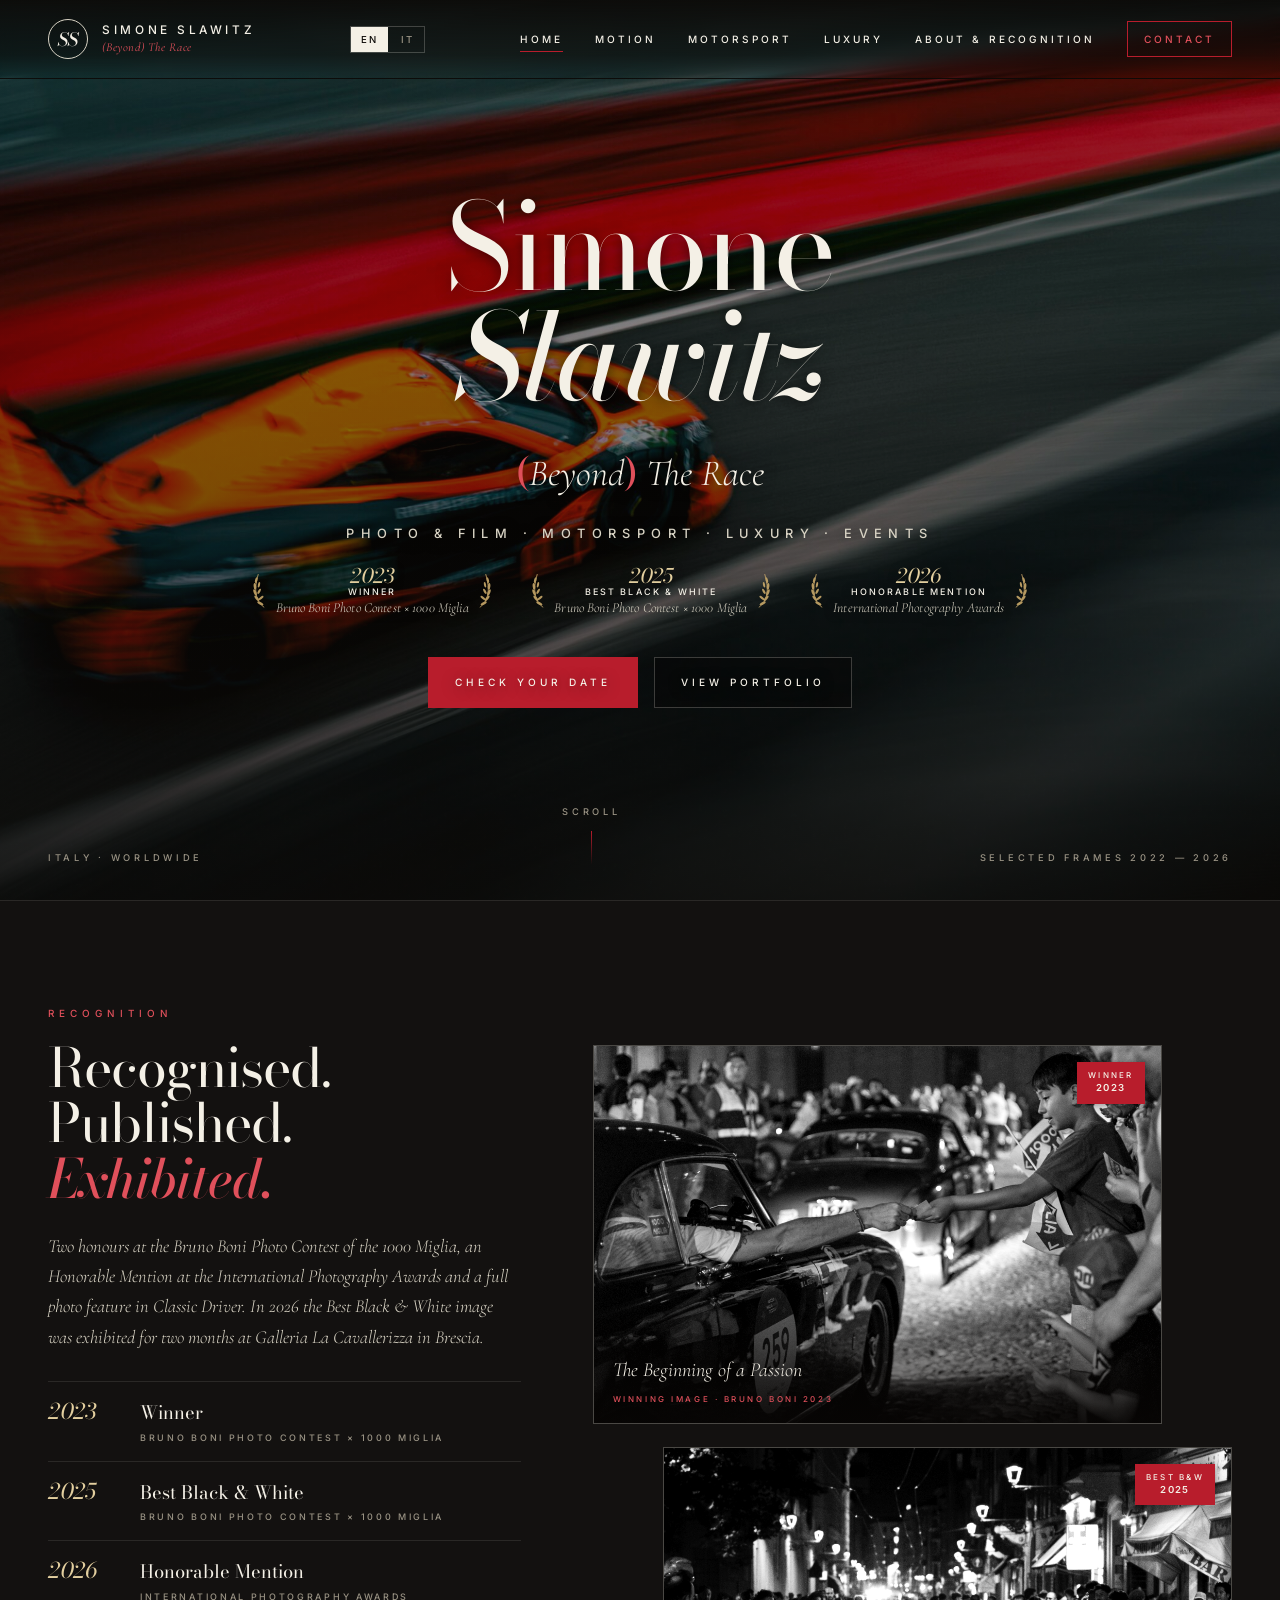
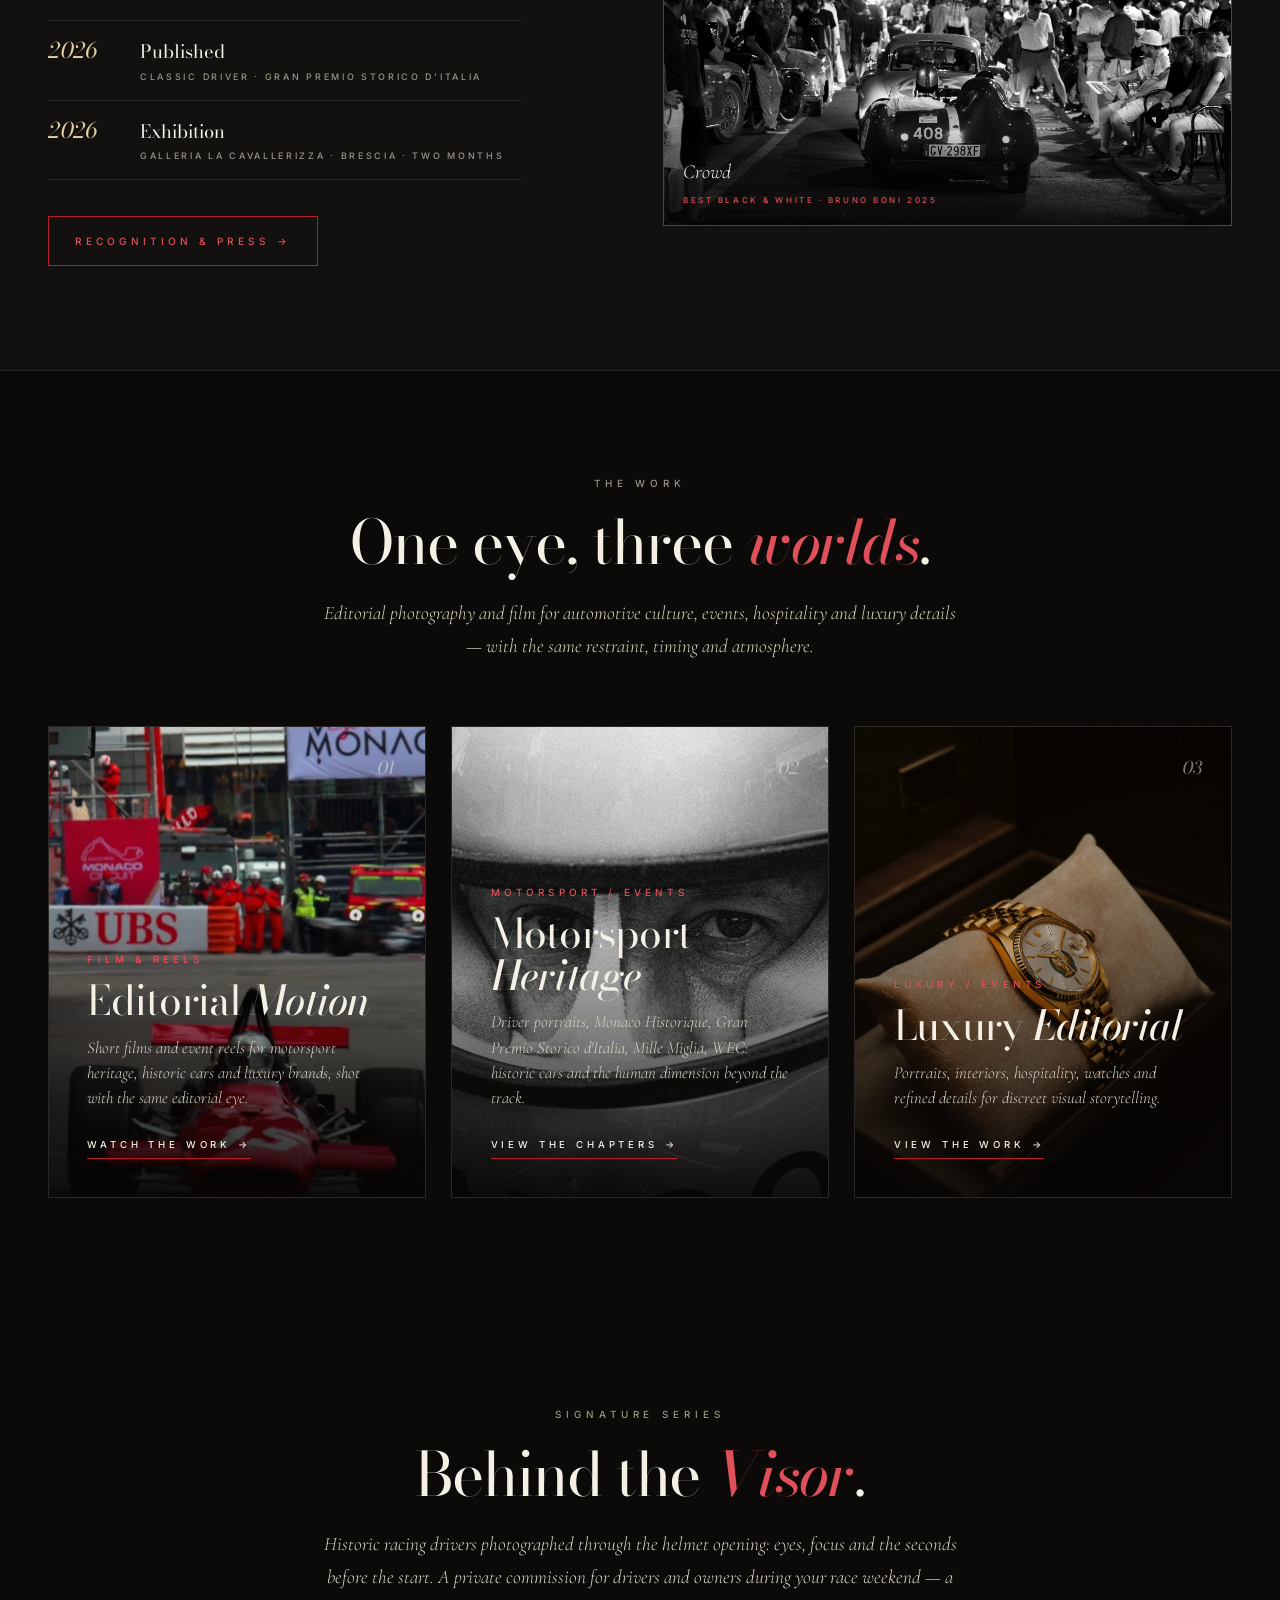
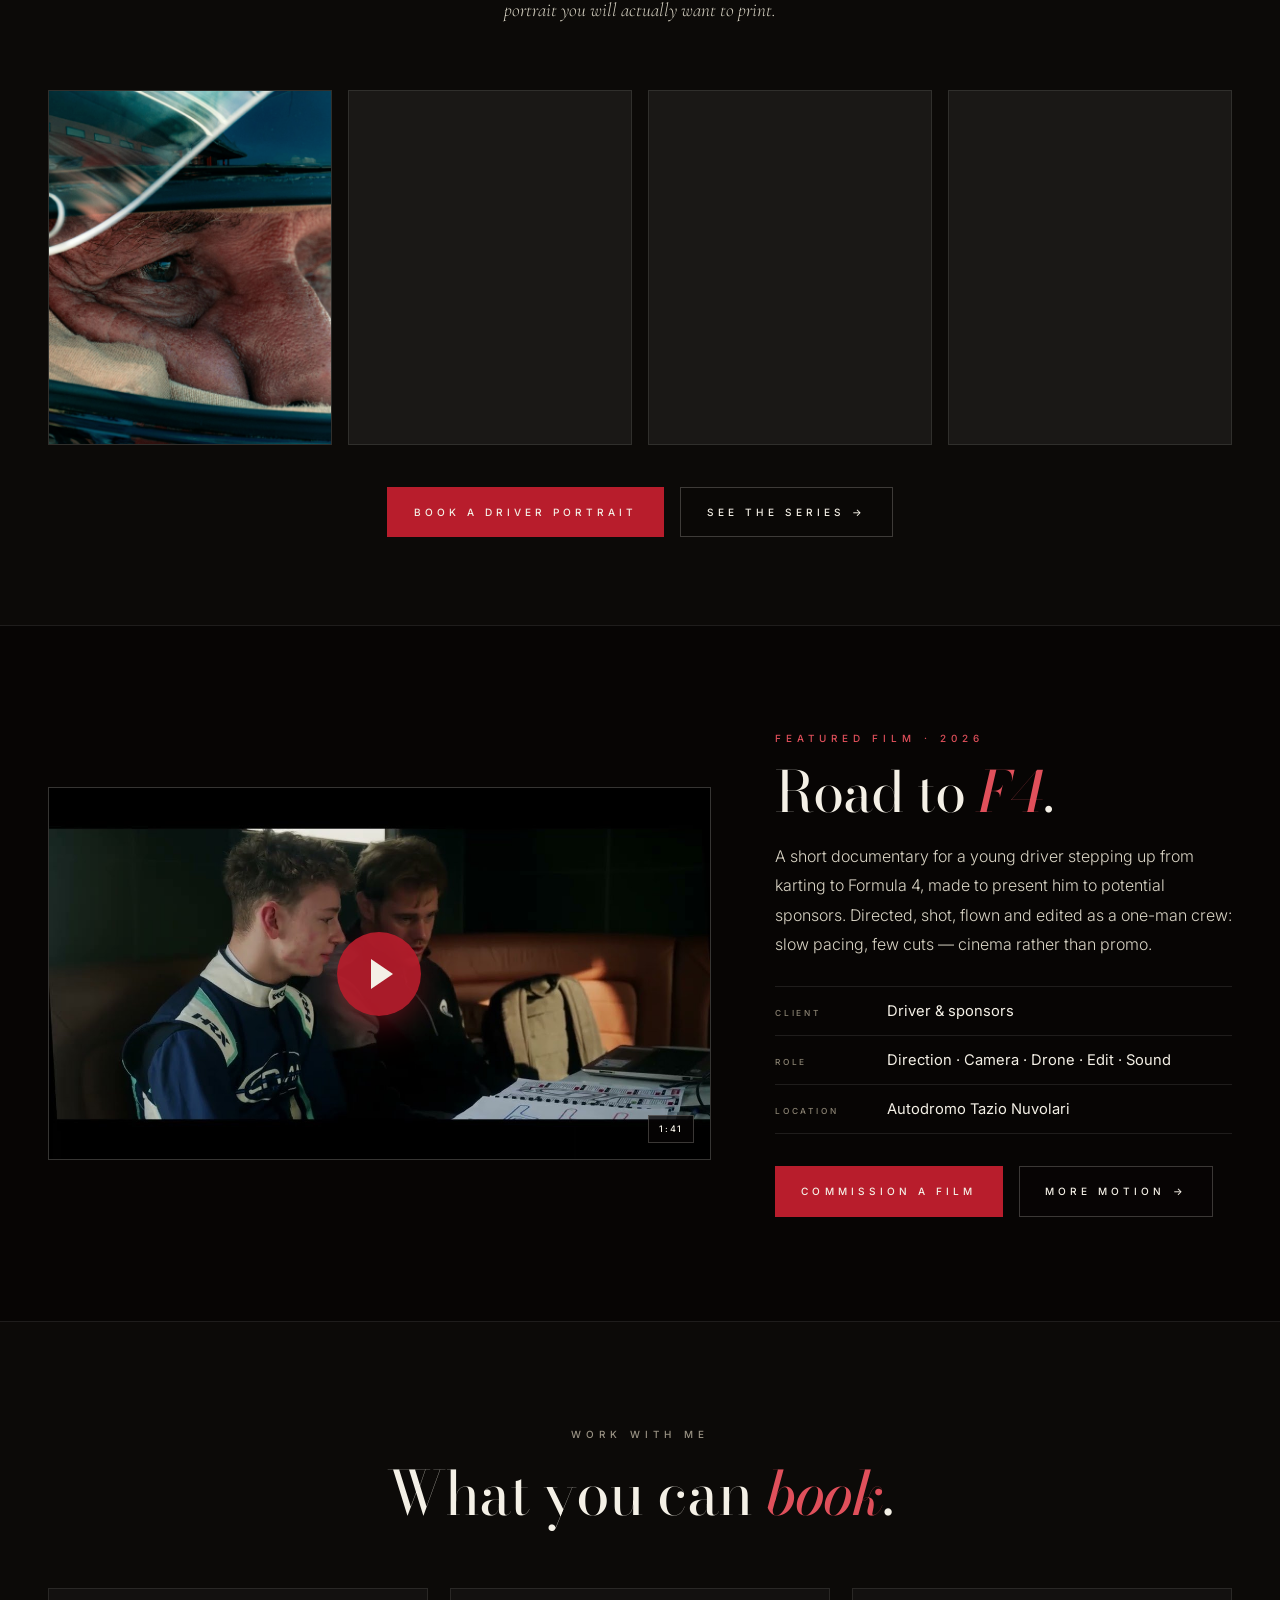
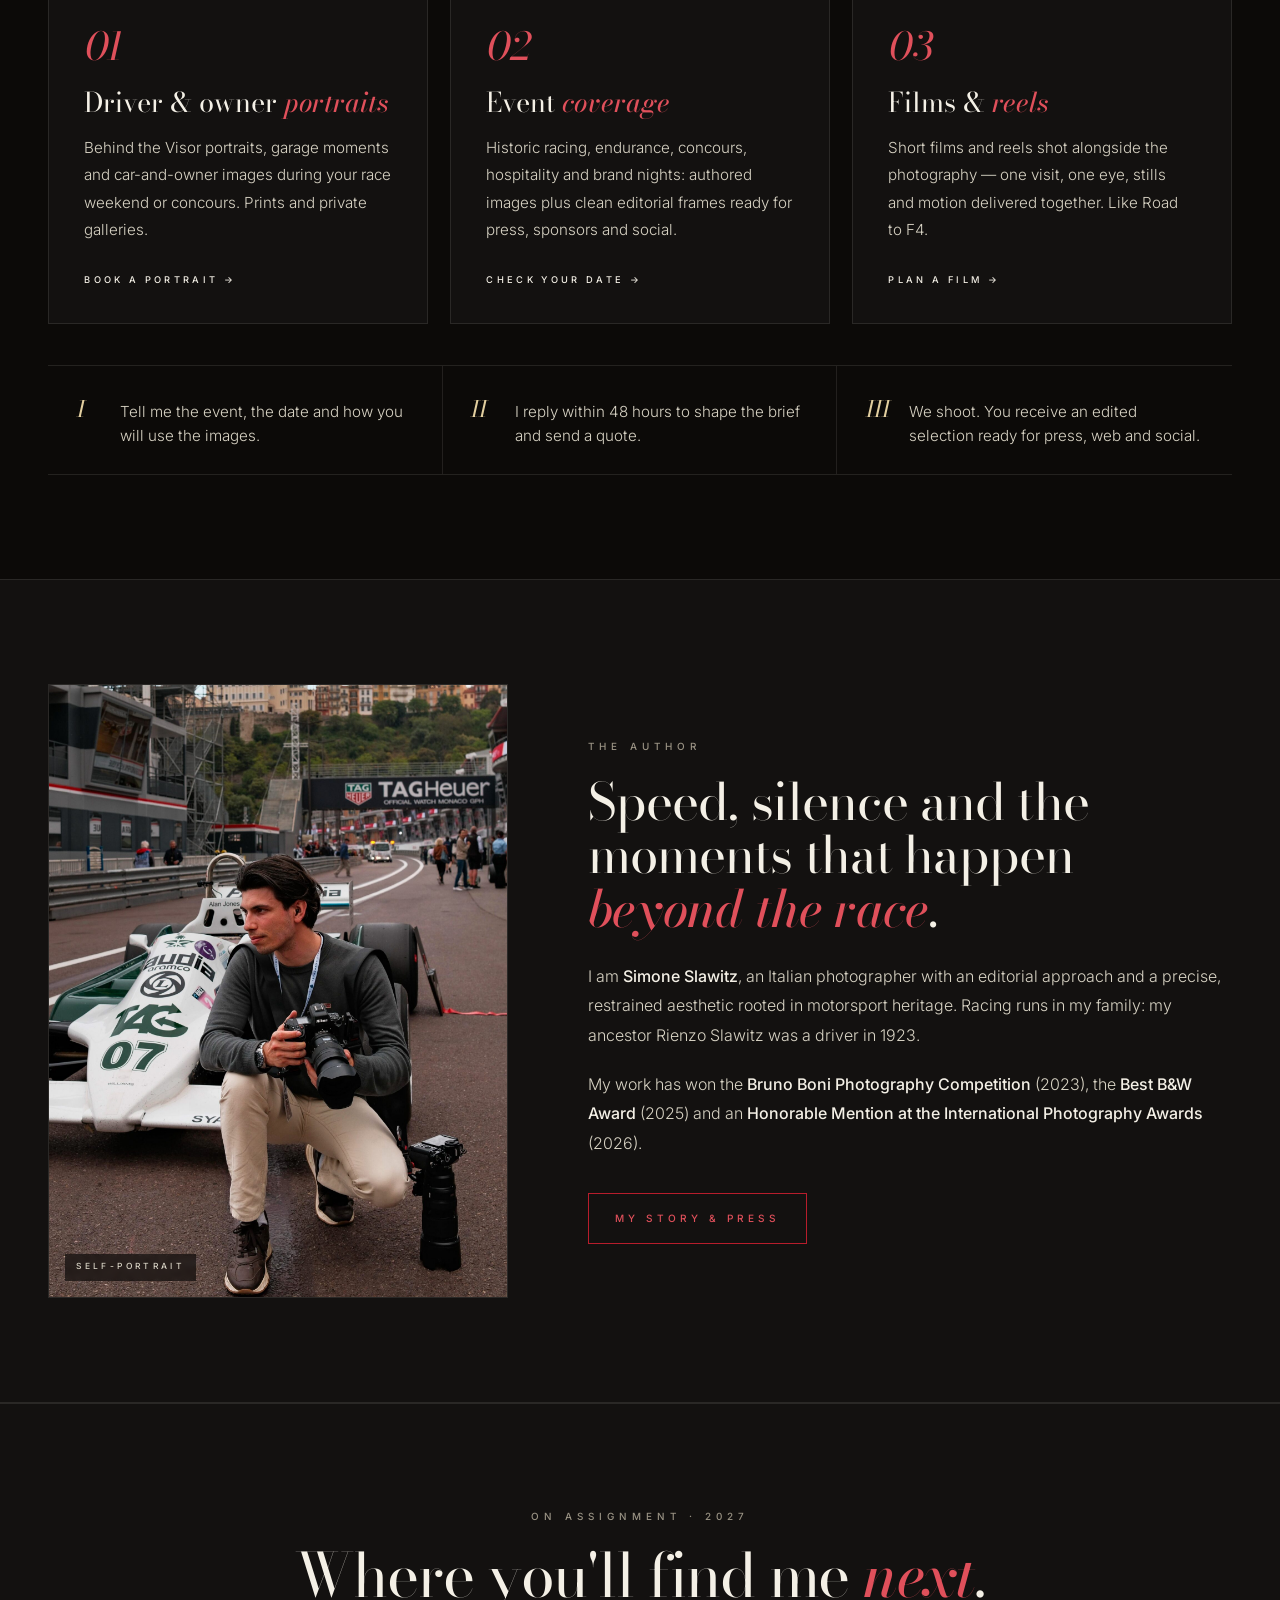
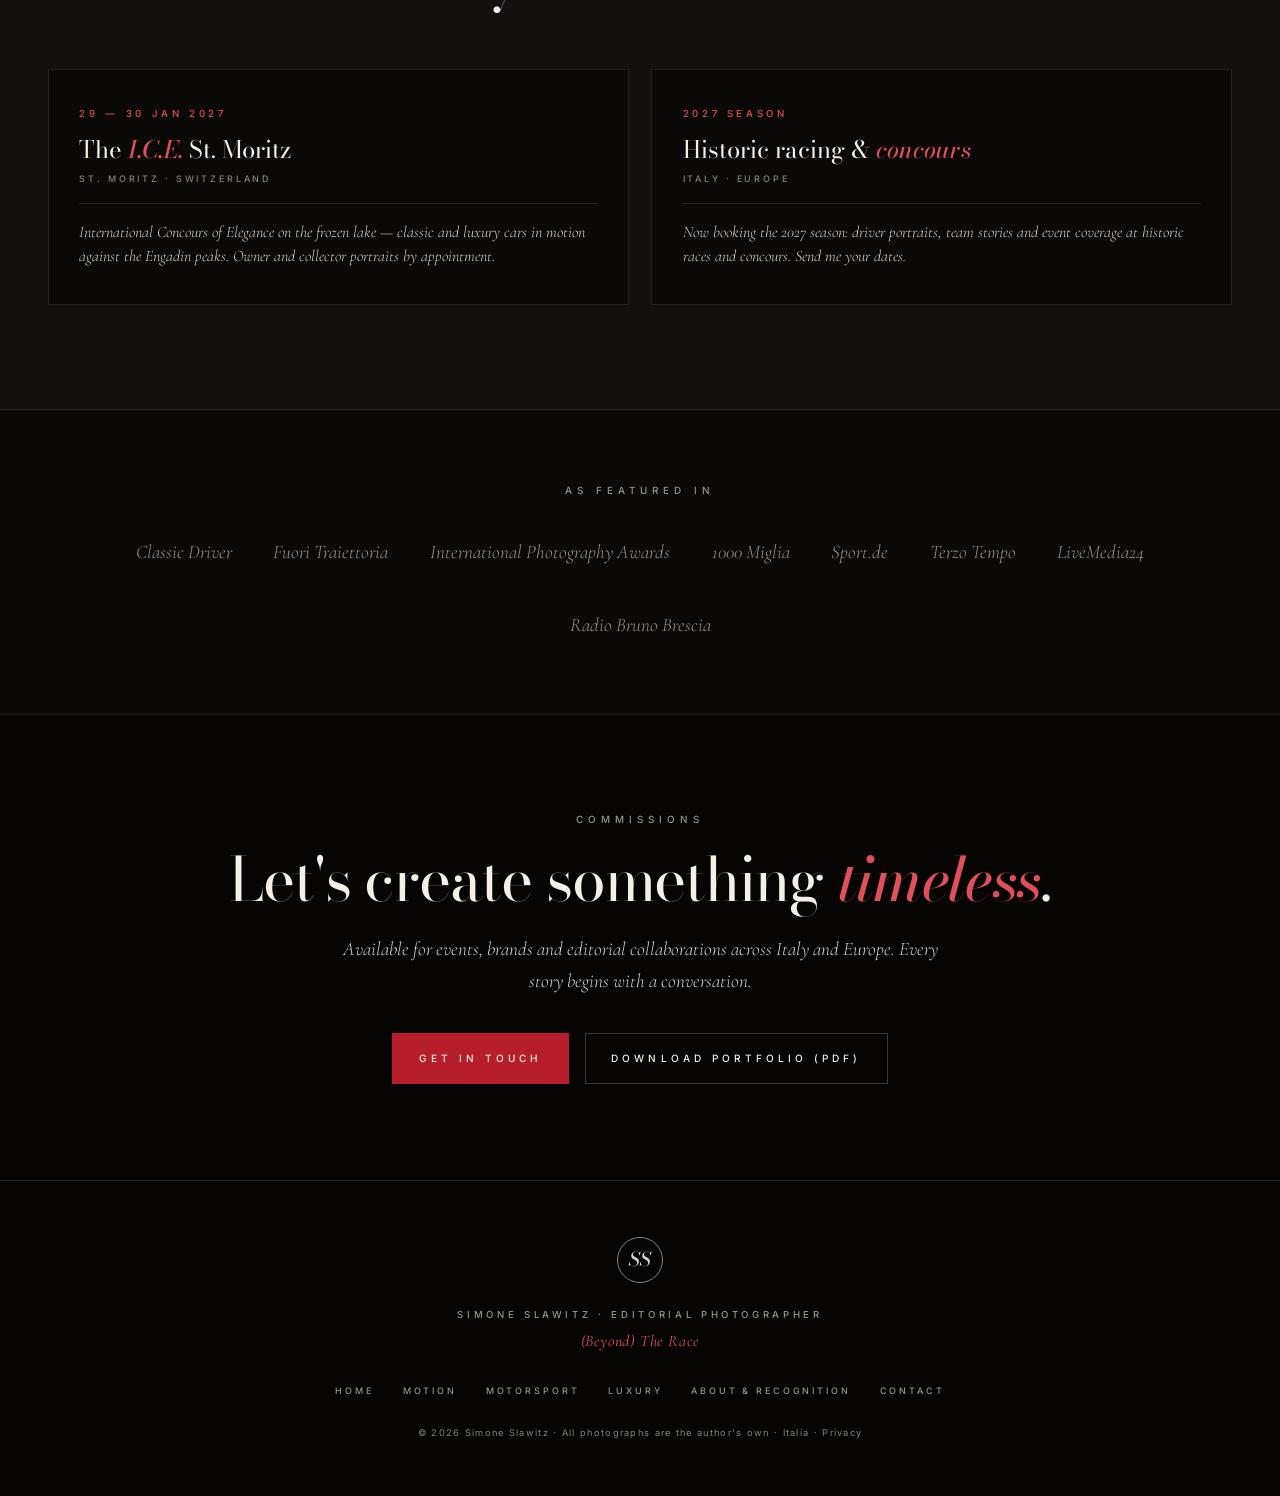
==== index.html @ 396a6d9e "Hero: drop the top kicker, shorter service line The laurels already say "award-winning", so the kick" ====
<!DOCTYPE html>
<html lang="en">
<head>
<meta charset="utf-8"/>
<meta content="width=device-width, initial-scale=1.0" name="viewport"/>
<title>Simone Slawitz — Editorial Motorsport &amp; Heritage Photographer | Italy</title>
<meta name="description" content="Simone Slawitz, Italian editorial photographer: motorsport heritage, historic cars, driver portraits, automotive events, film and luxury reportage. Award-winning. Italy &amp; Europe."/>
<meta name="author" content="Simone Slawitz"/>
<meta name="robots" content="index, follow, max-image-preview:large"/>
<link rel="canonical" href="https://simoneslawitz.com/"/>
<meta property="og:title" content="Simone Slawitz — Editorial Motorsport &amp; Heritage Photographer"/>
<meta property="og:description" content="Editorial photography for motorsport heritage, historic cars, automotive events and luxury reportage. Based in Italy, available for commissions across Europe."/>
<meta property="og:type" content="website"/>
<meta property="og:url" content="https://simoneslawitz.com/"/>
<meta property="og:image" content="https://simoneslawitz.com/hero.jpg"/>
<meta property="og:site_name" content="Simone Slawitz"/>
<meta name="twitter:card" content="summary_large_image"/>
<meta name="twitter:title" content="Simone Slawitz — Editorial Motorsport &amp; Heritage Photographer"/>
<meta name="twitter:description" content="Italian editorial photographer specialising in motorsport heritage, historic cars, luxury reportage and automotive events."/>
<meta name="twitter:image" content="https://simoneslawitz.com/hero.jpg"/>
<script type="application/ld+json">
{
  "@context": "https://schema.org",
  "@graph": [
    {
      "@type": "Person",
      "@id": "https://simoneslawitz.com/#person",
      "name": "Simone Slawitz",
      "url": "https://simoneslawitz.com/",
      "image": "https://simoneslawitz.com/portrait.jpg",
      "jobTitle": "Editorial Motorsport and Heritage Photographer",
      "description": "Italian editorial photographer specialising in motorsport heritage, historic cars, automotive events, luxury reportage and editorial videomaking.",
      "nationality": "Italian",
      "knowsAbout": [
        "Editorial motorsport photography","Motorsport heritage photography","Historic car photography",
        "Automotive event photography","Luxury reportage","Editorial videomaking",
        "Racing driver portraits","Concorso d'Eleganza Villa d'Este","Mille Miglia","Monaco Historique",
        "Gran Premio Storico d'Italia","Historic Minardi Day","WEC Imola","WEC Monza","Watches"
      ],
      "award": [
        "Bruno Boni Photo Contest (1000 Miglia) — Winner 2023",
        "Bruno Boni Photo Contest (1000 Miglia) — Best Black and White 2025",
        "International Photography Awards (IPA) — Honorable Mention 2026"
      ],
      "sameAs": [
        "https://instagram.com/simoneslawitz",
        "https://it.linkedin.com/in/simone-slawitz-13566a1a7",
        "https://youtube.com/@slw_production"
      ]
    },
    {
      "@type": "WebSite",
      "@id": "https://simoneslawitz.com/#website",
      "url": "https://simoneslawitz.com/",
      "name": "Simone Slawitz",
      "description": "Editorial motorsport and heritage photography by Simone Slawitz.",
      "publisher": {"@id": "https://simoneslawitz.com/#person"},
      "inLanguage": ["en","it"]
    },
    {
      "@type": "ProfessionalService",
      "@id": "https://simoneslawitz.com/#service",
      "name": "Simone Slawitz — Photography &amp; Videomaking",
      "url": "https://simoneslawitz.com/",
      "image": "https://simoneslawitz.com/hero.jpg",
      "description": "Editorial photography and videomaking for motorsport heritage, historic cars, automotive events, luxury reportage and selected brand commissions.",
      "areaServed": ["Italy","Europe"],
      "serviceType": [
        "Editorial motorsport photography","Racing driver portraits","Automotive event photography","Historic car photography",
        "Luxury event photography","Luxury reportage","Editorial videomaking","Motorsport video production"
      ],
      "provider": {"@id": "https://simoneslawitz.com/#person"}
    }
  ]
}
</script>
<link rel="preload" as="image" href="hero.jpg" fetchpriority="high"/>
<link href="https://fonts.googleapis.com" rel="preconnect"/>
<link crossorigin="" href="https://fonts.gstatic.com" rel="preconnect"/>
<link href="https://fonts.googleapis.com/css2?family=Bodoni+Moda:ital,opsz,wght@0,6..96,400;0,6..96,500;1,6..96,400;1,6..96,500&amp;family=Cormorant+Garamond:ital,wght@0,400;1,400;1,500&amp;family=Inter:wght@300;400;500;600&amp;display=swap" rel="stylesheet"/>
<link rel="stylesheet" href="style.css?v=a871fe36"/>
<link rel="icon" href="favicon.ico" sizes="any"/>
<link rel="icon" href="favicon-32.png" type="image/png" sizes="32x32"/>
<link rel="icon" href="favicon-16.png" type="image/png" sizes="16x16"/>
<link rel="apple-touch-icon" href="apple-touch-icon.png"/>
<script>
    !function(t,e){var o,n,p,r;e.__SV||(window.posthog=e,e._i=[],e.init=function(i,s,a){function g(t,e){var o=e.split(".");2==o.length&&(t=t[o[0]],e=o[1]),t[e]=function(){t.push([e].concat(Array.prototype.slice.call(arguments,0)))}}(p=t.createElement("script")).type="text/javascript",p.crossOrigin="anonymous",p.async=!0,p.src=s.api_host.replace(".i.posthog.com","-assets.i.posthog.com")+"/static/array.js",(r=t.getElementsByTagName("script")[0]).parentNode.insertBefore(p,r);var u=e;for(void 0!==a?u=e[a]=[]:a="posthog",u.people=u.people||[],Object.defineProperty(u,"toString",{configurable:!0,enumerable:!0,writable:!0,value:function(t){var e="posthog";return"posthog"!==a&&(e+="."+a),t||(e+=" (stub)"),e}}),Object.defineProperty(u.people,"toString",{configurable:!0,enumerable:!0,writable:!0,value:function(){return u.toString(1)+".people (stub)"}}),o="init capture register register_once register_for_session unregister unregister_for_session getFeatureFlag getFeatureFlagResult isFeatureEnabled reloadFeatureFlags updateEarlyAccessFeatureEnrollment getEarlyAccessFeatures on onFeatureFlags onSessionId getSurveys getActiveMatchingSurveys renderSurvey canRenderSurvey getNextSurveyStep identify setPersonProperties group resetGroups setPersonPropertiesForFlags resetPersonPropertiesForFlags setGroupPropertiesForFlags resetGroupPropertiesForFlags reset get_distinct_id getGroups get_session_id get_session_replay_url alias set_config startSessionRecording stopSessionRecording sessionRecordingStarted captureException loadToolbar get_property getSessionProperty createPersonProfile opt_in_capturing opt_out_capturing has_opted_in_capturing has_opted_out_capturing clear_opt_in_out_capturing debug".split(" "),n=0;n<o.length;n++)g(u,o[n]);e._i.push([i,s,a])},e.__SV=1)}(document,window.posthog||[]);
    posthog.init('phc_Cyk9bUE5jib328vtY2F2wsrNcvmgRVMdYw8PGZwSZtoG', {
        api_host: 'https://eu.i.posthog.com',
        defaults: '2026-08-30',
        cookieless_mode: 'always',
    })
</script>
</head>
<body>
<div id="raceIntro" aria-hidden="true">
  <div class="race-lights">
    <span></span><span></span><span></span><span></span><span></span>
  </div>
</div>
<div id="scrollProgress"></div>
<svg width="0" height="0" style="position:absolute" aria-hidden="true" focusable="false"><symbol id="laurel" viewBox="0 0 22 44"><path d="M17 43 C7 36 4 22 10 3" fill="none" stroke="currentColor" stroke-width="1.1" stroke-linecap="round"/><g fill="currentColor"><ellipse cx="12.6" cy="38.4" rx="1.6" ry="4.1" transform="rotate(-62 12.6 38.4)"/><ellipse cx="8.4" cy="32.2" rx="1.6" ry="4.1" transform="rotate(-42 8.4 32.2)"/><ellipse cx="6.2" cy="25" rx="1.6" ry="4.1" transform="rotate(-22 6.2 25)"/><ellipse cx="6" cy="17.4" rx="1.6" ry="4" transform="rotate(-4 6 17.4)"/><ellipse cx="7.6" cy="10" rx="1.5" ry="3.7" transform="rotate(14 7.6 10)"/><ellipse cx="13.6" cy="31.6" rx="1.4" ry="3.6" transform="rotate(-128 13.6 31.6)"/><ellipse cx="11.2" cy="23.6" rx="1.4" ry="3.6" transform="rotate(-150 11.2 23.6)"/><ellipse cx="11" cy="15.6" rx="1.3" ry="3.3" transform="rotate(-168 11 15.6)"/></g></symbol></svg>

<!-- ========== NAV ========== -->
<nav id="mainNav">
  <a class="brand" href="index.html">
    <div class="monogram">SS</div>
    <div class="brand-name">
      Simone Slawitz
      <small>(Beyond) The Race</small>
    </div>
  </a>
  <div aria-label="Language selector" class="lang-switch"><button data-lang-btn="en" type="button">EN</button><button data-lang-btn="it" type="button">IT</button></div>
  <button class="nav-toggle" aria-label="Toggle menu" aria-expanded="false">☰</button>
  <div class="nav-links">
    <a class="active" href="index.html">Home</a>
    <a href="motion.html" data-en="Motion" data-it="Motion">Motion</a>
    <a href="motorsport.html">Motorsport</a>
    <a href="luxury.html">Luxury</a>
    <a href="about.html" data-en="About &amp; Recognition" data-it="Chi sono &amp; Riconoscimenti">About &amp; Recognition</a>
    <a class="nav-cta" href="contact.html" data-en="Contact" data-it="Contatti">Contact</a>
  </div>
</nav>

<!-- ========== HERO ========== -->
<header class="hero">
  <div class="hero-bg"></div>
  <div class="hero-content">
    <h1>Simone <span class="last">Slawitz</span></h1>
    <div class="hero-concept"><span class="paren">(</span>Beyond<span class="paren">)</span> The Race</div>
    <p class="tagline" data-en="Photo &amp; Film · Motorsport · Luxury · Events" data-it="Foto &amp; Video · Motorsport · Luxury · Eventi">Photo &amp; Film · Motorsport · Luxury · Events</p>
    <div class="hero-laurels">
      <a class="laurel" href="#recognition"><svg class="laurel-svg" viewBox="0 0 22 44" aria-hidden="true"><use href="#laurel"/></svg><span class="laurel-text"><span class="laurel-year">2023</span><span class="laurel-name" data-en="Winner" data-it="Vincitore">Winner</span><span class="laurel-org">Bruno Boni Photo Contest × 1000 Miglia</span></span><svg class="laurel-svg flip" viewBox="0 0 22 44" aria-hidden="true"><use href="#laurel"/></svg></a>
      <a class="laurel" href="#recognition"><svg class="laurel-svg" viewBox="0 0 22 44" aria-hidden="true"><use href="#laurel"/></svg><span class="laurel-text"><span class="laurel-year">2025</span><span class="laurel-name" data-en="Best Black &amp; White" data-it="Miglior Bianco e Nero">Best Black &amp; White</span><span class="laurel-org">Bruno Boni Photo Contest × 1000 Miglia</span></span><svg class="laurel-svg flip" viewBox="0 0 22 44" aria-hidden="true"><use href="#laurel"/></svg></a>
      <a class="laurel" href="#recognition"><svg class="laurel-svg" viewBox="0 0 22 44" aria-hidden="true"><use href="#laurel"/></svg><span class="laurel-text"><span class="laurel-year">2026</span><span class="laurel-name" data-en="Honorable Mention" data-it="Menzione d'Onore">Honorable Mention</span><span class="laurel-org">International Photography Awards</span></span><svg class="laurel-svg flip" viewBox="0 0 22 44" aria-hidden="true"><use href="#laurel"/></svg></a>
    </div>
    <div class="hero-actions">
      <a class="btn" href="contact.html#enquiry" data-en="Check your date" data-it="Verifica la tua data">Check your date</a>
      <a class="btn ghost" href="motorsport.html" data-en="View portfolio" data-it="Guarda il portfolio">View portfolio</a>
    </div>
  </div>
  <div class="hero-meta">
    <span data-en="Italy · Worldwide" data-it="Italia · Worldwide">Italy · Worldwide</span>
    <span class="scroll">Scroll</span>
    <span data-en="Selected frames 2022 — 2026" data-it="Scatti selezionati 2022 — 2026">Selected frames 2022 — 2026</span>
  </div>
</header>

<!-- ========== RECOGNITION ========== -->
<section class="recognition" id="recognition">
  <div class="recognition-grid">
    <div class="recognition-text reveal">
      <div class="kicker" data-en="Recognition" data-it="Riconoscimenti">Recognition</div>
      <h2 class="section-title" data-en="Recognised. Published. <em>Exhibited.</em>" data-it="Riconosciuto. Pubblicato. <em>Esposto.</em>">Recognised. Published. <em>Exhibited.</em></h2>
      <p class="recognition-lead" data-en="Two honours at the Bruno Boni Photo Contest of the 1000 Miglia, an Honorable Mention at the International Photography Awards and a full photo feature in Classic Driver. In 2026 the Best Black &amp; White image was exhibited for two months at Galleria La Cavallerizza in Brescia." data-it="Due riconoscimenti al Concorso Fotografico Bruno Boni della 1000 Miglia, una Menzione d'Onore agli International Photography Awards e un servizio fotografico completo su Classic Driver. Nel 2026 la foto Miglior Bianco e Nero è stata esposta per due mesi alla Galleria La Cavallerizza di Brescia.">Two honours at the Bruno Boni Photo Contest of the 1000 Miglia, an Honorable Mention at the International Photography Awards and a full photo feature in Classic Driver. In 2026 the Best Black &amp; White image was exhibited for two months at Galleria La Cavallerizza in Brescia.</p>
      <ol class="award-list">
        <li><span class="aw-year">2023</span><span class="aw-body"><span class="aw-title" data-en="Winner" data-it="Vincitore">Winner</span><span class="aw-org">Bruno Boni Photo Contest × 1000 Miglia</span></span></li>
        <li><span class="aw-year">2025</span><span class="aw-body"><span class="aw-title" data-en="Best Black &amp; White" data-it="Miglior Bianco e Nero">Best Black &amp; White</span><span class="aw-org">Bruno Boni Photo Contest × 1000 Miglia</span></span></li>
        <li><span class="aw-year">2026</span><span class="aw-body"><span class="aw-title" data-en="Honorable Mention" data-it="Menzione d'Onore">Honorable Mention</span><span class="aw-org">International Photography Awards</span></span></li>
        <li><span class="aw-year">2026</span><span class="aw-body"><span class="aw-title" data-en="Published" data-it="Pubblicato">Published</span><span class="aw-org">Classic Driver · Gran Premio Storico d'Italia</span></span></li>
        <li><span class="aw-year">2026</span><span class="aw-body"><span class="aw-title" data-en="Exhibition" data-it="Mostra">Exhibition</span><span class="aw-org" data-en="Galleria La Cavallerizza · Brescia · two months" data-it="Galleria La Cavallerizza · Brescia · due mesi">Galleria La Cavallerizza · Brescia · two months</span></span></li>
      </ol>
      <a class="btn outline-red" href="about.html#press" data-en="Recognition &amp; press →" data-it="Riconoscimenti &amp; press →">Recognition &amp; press →</a>
    </div>
    <div class="recognition-images">
      <a class="award-frame reveal" href="motorsport.html#mille-miglia">
        <span class="award-ribbon" data-en="Winner<strong>2023</strong>" data-it="Vincitore<strong>2023</strong>">Winner<strong>2023</strong></span>
        <img src="mille-01.jpg" alt="Bruno Boni Photo Contest 2023 winning photograph by Simone Slawitz: a child's gaze in front of a vintage car at the 1000 Miglia" loading="lazy" decoding="async" onerror="this.style.display='none';this.nextElementSibling.style.display='flex'"/>
        <div class="placeholder" style="display:none"><em>The Beginning of a Passion</em></div>
        <div class="award-cap"><em>The Beginning of a Passion</em><span data-en="Winning image · Bruno Boni 2023" data-it="Foto vincitrice · Bruno Boni 2023">Winning image · Bruno Boni 2023</span></div>
      </a>
      <a class="award-frame reveal" href="motorsport.html#mille-miglia">
        <span class="award-ribbon" data-en="Best B&amp;W<strong>2025</strong>" data-it="Miglior B/N<strong>2025</strong>">Best B&amp;W<strong>2025</strong></span>
        <img src="mille-03.jpg" alt="Best Black and White award photograph 2025 by Simone Slawitz: the crowd around the 1000 Miglia" loading="lazy" decoding="async" onerror="this.style.display='none';this.nextElementSibling.style.display='flex'"/>
        <div class="placeholder" style="display:none"><em>Crowd</em></div>
        <div class="award-cap"><em>Crowd</em><span data-en="Best Black &amp; White · Bruno Boni 2025" data-it="Miglior Bianco e Nero · Bruno Boni 2025">Best Black &amp; White · Bruno Boni 2025</span></div>
      </a>
    </div>
  </div>
</section>

<!-- ========== TWO DIRECTIONS ========== -->
<section>
  <div class="section-header reveal">
    <div class="kicker" data-en="The Work" data-it="Il Lavoro">The Work</div>
    <h2 class="section-title" data-en="One eye, three <em>worlds</em>." data-it="Un solo sguardo, tre <em>mondi</em>.">One eye, three <em>worlds</em>.</h2>
    <p class="section-desc" data-en="Editorial photography and film for automotive culture, events, hospitality and luxury details — with the same restraint, timing and atmosphere." data-it="Fotografia editoriale e video per cultura automotive, eventi, hospitality e dettagli luxury — con la stessa misura, timing e atmosfera.">Editorial photography and film for automotive culture, events, hospitality and luxury details — with the same restraint, timing and atmosphere.</p>
  </div>
  <div class="direction-grid">
    <a class="direction-card reveal" href="motion.html">
      <img src="home-motion.jpg" alt="Editorial motorsport film still by Simone Slawitz" loading="lazy" decoding="async"/>
      <div class="direction-shade"></div>
      <div class="direction-index">01</div>
      <div class="direction-content">
        <div class="kicker" data-en="Film &amp; Reels" data-it="Film &amp; Reel">Film &amp; Reels</div>
        <h2>Editorial <em>Motion</em></h2>
        <p data-en="Short films and event reels for motorsport heritage, historic cars and luxury brands, shot with the same editorial eye." data-it="Short film e reel per motorsport heritage, auto storiche e brand luxury, girati con lo stesso sguardo editoriale.">Short films and event reels for motorsport heritage, historic cars and luxury brands, shot with the same editorial eye.</p>
        <span class="direction-link" data-en="Watch the work →" data-it="Guarda i video →">Watch the work →</span>
      </div>
    </a>
    <a class="direction-card reveal" href="motorsport.html">
      <img src="home-visor.jpg" alt="Black and white portrait of a historic racing driver's eyes inside the helmet at Monaco Historique, by Simone Slawitz" loading="lazy" decoding="async"/>
      <div class="direction-shade"></div>
      <div class="direction-index">02</div>
      <div class="direction-content">
        <div class="kicker" data-en="Motorsport / Events" data-it="Motorsport / Eventi">Motorsport / Events</div>
        <h2>Motorsport <em>Heritage</em></h2>
        <p data-en="Driver portraits, Monaco Historique, Gran Premio Storico d'Italia, Mille Miglia, WEC: historic cars and the human dimension beyond the track." data-it="Ritratti di piloti, Monaco Historique, Gran Premio Storico d'Italia, Mille Miglia, WEC: auto storiche e la dimensione umana oltre la pista.">Driver portraits, Monaco Historique, Gran Premio Storico d'Italia, Mille Miglia, WEC: historic cars and the human dimension beyond the track.</p>
        <span class="direction-link" data-en="View the chapters →" data-it="Sfoglia i capitoli →">View the chapters →</span>
      </div>
    </a>
    <a class="direction-card reveal" href="luxury.html">
      <img src="home-luxury.jpg" alt="Luxury watch editorial detail photographed by Simone Slawitz" loading="lazy" decoding="async"/>
      <div class="direction-shade"></div>
      <div class="direction-index">03</div>
      <div class="direction-content">
        <div class="kicker" data-en="Luxury / Events" data-it="Luxury / Eventi">Luxury / Events</div>
        <h2>Luxury <em>Editorial</em></h2>
        <p data-en="Portraits, interiors, hospitality, watches and refined details for discreet visual storytelling." data-it="Ritratti, interni, hospitality, orologi e dettagli raffinati per uno storytelling discreto.">Portraits, interiors, hospitality, watches and refined details for discreet visual storytelling.</p>
        <span class="direction-link" data-en="View the work →" data-it="Guarda i lavori →">View the work →</span>
      </div>
    </a>
  </div>
</section>

<!-- ========== SIGNATURE SERIES: BEHIND THE VISOR ========== -->
<section class="visor-band">
  <div class="section-header reveal">
    <div class="kicker" data-en="Signature Series" data-it="Serie d'Autore">Signature Series</div>
    <h2 class="section-title" data-en="Behind the <em>Visor</em>." data-it="Dietro la <em>Visiera</em>.">Behind the <em>Visor</em>.</h2>
    <p class="section-desc" data-en="Historic racing drivers photographed through the helmet opening: eyes, focus and the seconds before the start. A private commission for drivers and owners during your race weekend — a portrait you will actually want to print." data-it="Piloti di auto storiche fotografati attraverso l'apertura del casco: occhi, concentrazione e i secondi prima del via. Una commissione privata per piloti e proprietari durante il tuo weekend di gara — un ritratto che vorrai davvero stampare.">Historic racing drivers photographed through the helmet opening: eyes, focus and the seconds before the start. A private commission for drivers and owners during your race weekend — a portrait you will actually want to print.</p>
  </div>
  <div class="visor-strip">
    <a class="visor-tile reveal" href="motorsport.html#visor"><img src="visor-01.jpg" alt="Close portrait of a historic racing driver eyes inside a dark helmet, Behind the Visor series by Simone Slawitz" loading="lazy" decoding="async" style="object-position:42% 50%"/></a>
    <a class="visor-tile reveal" href="motorsport.html#visor"><img src="visor-03.jpg" alt="Historic racing driver in a red and white helmet, Behind the Visor series by Simone Slawitz" loading="lazy" decoding="async" style="object-position:48% 50%"/></a>
    <a class="visor-tile reveal" href="motorsport.html#visor"><img src="visor-04.jpg" alt="Driver in a Ferrari helmet seated in the cockpit, Behind the Visor series by Simone Slawitz" loading="lazy" decoding="async" style="object-position:45% 50%"/></a>
    <a class="visor-tile reveal" href="motorsport.html#visor"><img src="visor-05.jpg" alt="Smiling driver in a white helmet with racing gloves on the cockpit, Behind the Visor series by Simone Slawitz" loading="lazy" decoding="async" style="object-position:50% 45%"/></a>
  </div>
  <div class="btn-row reveal" style="justify-content:center">
    <a class="btn" href="contact.html?topic=portrait#enquiry" data-en="Book a driver portrait" data-it="Prenota un ritratto pilota">Book a driver portrait</a>
    <a class="btn ghost" href="motorsport.html#visor" data-en="See the series →" data-it="Guarda la serie →">See the series →</a>
  </div>
</section>

<!-- ========== FEATURED FILM ========== -->
<section class="film-feature">
  <div class="film-grid">
    <div class="yt-lite reveal" data-yt="sOKp85vWnw4" data-title="Road to F4 — a film by Simone Slawitz" role="button" tabindex="0" aria-label="Play the film Road to F4">
      <img src="road-to-f4.jpg" alt="Still from Road to F4, a short film by Simone Slawitz: a young driver and his coach studying the track map" loading="lazy" decoding="async"/>
      <span class="yt-play" aria-hidden="true"></span>
      <span class="yt-dur">1:41</span>
    </div>
    <div class="film-text reveal">
      <div class="kicker" data-en="Featured Film · 2026" data-it="Film in Evidenza · 2026">Featured Film · 2026</div>
      <h2 data-en="Road to <em>F4</em>." data-it="Road to <em>F4</em>.">Road to <em>F4</em>.</h2>
      <p data-en="A short documentary for a young driver stepping up from karting to Formula 4, made to present him to potential sponsors. Directed, shot, flown and edited as a one-man crew: slow pacing, few cuts — cinema rather than promo." data-it="Un breve documentario per un giovane pilota che passa dal kart alla Formula 4, pensato per presentarlo ai potenziali sponsor. Regia, riprese, drone e montaggio da one-man crew: ritmo lento, pochi tagli — cinema, non promo.">A short documentary for a young driver stepping up from karting to Formula 4, made to present him to potential sponsors. Directed, shot, flown and edited as a one-man crew: slow pacing, few cuts — cinema rather than promo.</p>
      <ul class="film-facts">
        <li><span data-en="Client" data-it="Cliente">Client</span><strong data-en="Driver &amp; sponsors" data-it="Pilota &amp; sponsor">Driver &amp; sponsors</strong></li>
        <li><span data-en="Role" data-it="Ruolo">Role</span><strong data-en="Direction · Camera · Drone · Edit · Sound" data-it="Regia · Camera · Drone · Montaggio · Audio">Direction · Camera · Drone · Edit · Sound</strong></li>
        <li><span data-en="Location" data-it="Location">Location</span><strong>Autodromo Tazio Nuvolari</strong></li>
      </ul>
      <div class="btn-row">
        <a class="btn" href="contact.html?topic=motion#enquiry" data-en="Commission a film" data-it="Commissiona un film">Commission a film</a>
        <a class="btn ghost" href="motion.html" data-en="More motion →" data-it="Altri video →">More motion →</a>
      </div>
    </div>
  </div>
</section>

<!-- ========== SERVICES + PROCESS ========== -->
<section class="offer">
  <div class="section-header reveal">
    <div class="kicker" data-en="Work With Me" data-it="Lavora con Me">Work With Me</div>
    <h2 class="section-title" data-en="What you can <em>book</em>." data-it="Cosa puoi <em>prenotare</em>.">What you can <em>book</em>.</h2>
  </div>
  <div class="offer-grid">
    <a class="offer-card reveal" href="contact.html?topic=portrait#enquiry">
      <div class="offer-num">01</div>
      <h3 data-en="Driver &amp; owner <em>portraits</em>" data-it="Ritratti di piloti &amp; <em>proprietari</em>">Driver &amp; owner <em>portraits</em></h3>
      <p data-en="Behind the Visor portraits, garage moments and car-and-owner images during your race weekend or concours. Prints and private galleries." data-it="Ritratti Behind the Visor, momenti nel box e immagini auto-proprietario durante il tuo weekend di gara o concorso. Stampe e galleria privata.">Behind the Visor portraits, garage moments and car-and-owner images during your race weekend or concours. Prints and private galleries.</p>
      <span class="offer-link" data-en="Book a portrait →" data-it="Prenota un ritratto →">Book a portrait →</span>
    </a>
    <a class="offer-card reveal" href="contact.html?topic=event#enquiry">
      <div class="offer-num">02</div>
      <h3 data-en="Event <em>coverage</em>" data-it="Copertura <em>eventi</em>">Event <em>coverage</em></h3>
      <p data-en="Historic racing, endurance, concours, hospitality and brand nights: authored images plus clean editorial frames ready for press, sponsors and social." data-it="Gare storiche, endurance, concorsi d'eleganza, hospitality e serate di brand: immagini d'autore e frame editoriali puliti, pronti per stampa, sponsor e social.">Historic racing, endurance, concours, hospitality and brand nights: authored images plus clean editorial frames ready for press, sponsors and social.</p>
      <span class="offer-link" data-en="Check your date →" data-it="Verifica la data →">Check your date →</span>
    </a>
    <a class="offer-card reveal" href="contact.html?topic=motion#enquiry">
      <div class="offer-num">03</div>
      <h3 data-en="Films &amp; <em>reels</em>" data-it="Film &amp; <em>reel</em>">Films &amp; <em>reels</em></h3>
      <p data-en="Short films and reels shot alongside the photography — one visit, one eye, stills and motion delivered together. Like Road to F4." data-it="Short film e reel girati insieme alla fotografia — un solo sopralluogo, un solo sguardo, foto e video consegnati insieme. Come Road to F4.">Short films and reels shot alongside the photography — one visit, one eye, stills and motion delivered together. Like Road to F4.</p>
      <span class="offer-link" data-en="Plan a film →" data-it="Pianifica un video →">Plan a film →</span>
    </a>
  </div>
  <ol class="process reveal">
    <li><span class="process-step">I</span><span data-en="Tell me the event, the date and how you will use the images." data-it="Raccontami l'evento, la data e come userai le immagini.">Tell me the event, the date and how you will use the images.</span></li>
    <li><span class="process-step">II</span><span data-en="I reply within 48 hours to shape the brief and send a quote." data-it="Rispondo entro 48 ore per definire il brief e inviarti un preventivo.">I reply within 48 hours to shape the brief and send a quote.</span></li>
    <li><span class="process-step">III</span><span data-en="We shoot. You receive an edited selection ready for press, web and social." data-it="Scattiamo. Ricevi una selezione editata, pronta per stampa, web e social.">We shoot. You receive an edited selection ready for press, web and social.</span></li>
  </ol>
</section>

<!-- ========== ABOUT TEASER ========== -->
<section style="background:var(--bg-2);border-top:1px solid var(--line);border-bottom:1px solid var(--line)">
  <div class="split">
    <div class="split-image reveal">
      <img src="portrait.jpg" alt="Self-portrait of Simone Slawitz, Italian editorial motorsport photographer" loading="lazy" decoding="async" onerror="this.style.display='none';this.nextElementSibling.style.display='flex'"/>
      <div class="placeholder" style="display:none"><em>self-portrait</em></div>
      <div class="plate" data-en="Self-portrait" data-it="Autoritratto">Self-portrait</div>
    </div>
    <div class="split-text">
      <div class="kicker reveal" data-en="The Author" data-it="L'Autore">The Author</div>
      <h2 class="reveal" data-en="Speed, silence and the moments that happen <em>beyond the race</em>." data-it="Velocità, silenzio e i momenti che accadono <em>oltre la gara</em>.">Speed, silence and the moments that happen <em>beyond the race</em>.</h2>
      <p class="reveal" data-en="I am <strong>Simone Slawitz</strong>, an Italian photographer with an editorial approach and a precise, restrained aesthetic rooted in motorsport heritage. Racing runs in my family: my ancestor Rienzo Slawitz was a driver in 1923." data-it="Sono <strong>Simone Slawitz</strong>, fotografo italiano con un approccio editoriale e un'estetica precisa e sobria, radicata nell'heritage del motorsport. Le corse sono nella mia famiglia: il mio antenato Rienzo Slawitz era pilota nel 1923.">I am <strong>Simone Slawitz</strong>, an Italian photographer with an editorial approach and a precise, restrained aesthetic rooted in motorsport heritage. Racing runs in my family: my ancestor Rienzo Slawitz was a driver in 1923.</p>
      <p class="reveal" data-en="My work has won the <strong>Bruno Boni Photography Competition</strong> (2023), the <strong>Best B&amp;W Award</strong> (2025) and an <strong>Honorable Mention at the International Photography Awards</strong> (2026)." data-it="Il mio lavoro ha vinto il <strong>Bruno Boni Photography Competition</strong> (2023), il <strong>Best B&amp;W Award</strong> (2025) e una <strong>Menzione d'Onore agli International Photography Awards</strong> (2026).">My work has won the <strong>Bruno Boni Photography Competition</strong> (2023), the <strong>Best B&amp;W Award</strong> (2025) and an <strong>Honorable Mention at the International Photography Awards</strong> (2026).</p>
      <a class="btn outline-red reveal" href="about.html" data-en="My story &amp; press" data-it="La mia storia &amp; press">My story &amp; press</a>
    </div>
  </div>
</section>

<!-- ========== UPCOMING ========== -->
<section class="upcoming">
  <div class="section-header reveal">
    <div class="kicker" data-en="On Assignment · 2027" data-it="In Programma · 2027">On Assignment · 2027</div>
    <h2 class="section-title" data-en="Where you'll find me <em>next</em>." data-it="Dove mi trovi <em>prossimamente</em>.">Where you'll find me <em>next</em>.</h2>
  </div>
  <div class="upcoming-grid">
    <article class="upcoming-card reveal">
      <div class="upcoming-date" data-en="29 — 30 Jan 2027" data-it="29 — 30 Gennaio 2027">29 — 30 Jan 2027</div>
      <h3 class="upcoming-name">The <em>I.C.E.</em> St. Moritz</h3>
      <div class="upcoming-loc" data-en="St. Moritz · Switzerland" data-it="St. Moritz · Svizzera">St. Moritz · Switzerland</div>
      <p class="upcoming-note" data-en="International Concours of Elegance on the frozen lake — classic and luxury cars in motion against the Engadin peaks. Owner and collector portraits by appointment." data-it="Concorso Internazionale d'Eleganza sul lago ghiacciato — auto classiche e di lusso in movimento tra le vette dell'Engadina. Ritratti di proprietari e collezionisti su appuntamento.">International Concours of Elegance on the frozen lake — classic and luxury cars in motion against the Engadin peaks. Owner and collector portraits by appointment.</p>
    </article>
    <article class="upcoming-card reveal">
      <div class="upcoming-date" data-en="2027 Season" data-it="Stagione 2027">2027 Season</div>
      <h3 class="upcoming-name">Historic racing &amp; <em>concours</em></h3>
      <div class="upcoming-loc" data-en="Italy · Europe" data-it="Italia · Europa">Italy · Europe</div>
      <p class="upcoming-note" data-en="Now booking the 2027 season: driver portraits, team stories and event coverage at historic races and concours. Send me your dates." data-it="Prenotazioni aperte per la stagione 2027: ritratti di piloti, racconti di team e copertura di eventi in gare storiche e concorsi. Mandami le tue date.">Now booking the 2027 season: driver portraits, team stories and event coverage at historic races and concours. Send me your dates.</p>
    </article>
  </div>
</section>

<!-- ========== PRESS STRIP ========== -->
<section style="padding:4.5rem 3rem">
  <div class="section-header reveal" style="margin-bottom:2.4rem">
    <div class="kicker" data-en="As featured in" data-it="Hanno parlato di me">As featured in</div>
  </div>
  <div class="press-strip reveal">
    <span>Classic Driver</span>
    <span>Fuori Traiettoria</span>
    <span>International Photography Awards</span>
    <span>1000 Miglia</span>
    <span>Sport.de</span>
    <span>Terzo Tempo</span>
    <span>LiveMedia24</span>
    <span>Radio Bruno Brescia</span>
  </div>
</section>

<!-- ========== CTA ========== -->
<section class="cta-band">
  <div class="kicker reveal" data-en="Commissions" data-it="Collaborazioni">Commissions</div>
  <h2 class="reveal" data-en="Let's create something <em>timeless</em>." data-it="Creiamo qualcosa di <em>timeless</em>.">Let's create something <em>timeless</em>.</h2>
  <p class="reveal" data-en="Available for events, brands and editorial collaborations across Italy and Europe. Every story begins with a conversation." data-it="Disponibile per eventi, brand e collaborazioni editoriali in Italia e in Europa. Ogni storia comincia con una conversazione.">Available for events, brands and editorial collaborations across Italy and Europe. Every story begins with a conversation.</p>
  <div class="btn-row reveal">
    <a class="btn" href="contact.html#enquiry" data-en="Get in touch" data-it="Contattami">Get in touch</a>
    <a class="btn ghost" href="https://drive.google.com/file/d/13e_OtZH3OI1C-xPNRetkKKj10NNhlQ5V/view?usp=share_link" target="_blank" rel="noopener" data-en="Download portfolio (PDF)" data-it="Scarica il portfolio (PDF)">Download portfolio (PDF)</a>
  </div>
</section>

<!-- ========== FOOTER ========== -->
<footer>
  <div class="colophon-mark">SS</div>
  <div class="colophon-text">
    Simone Slawitz · <span data-en="Editorial Photographer" data-it="Fotografo Editoriale">Editorial Photographer</span>
    <em>(Beyond) The Race</em>
  </div>
  <div class="footer-nav">
    <a href="index.html">Home</a>
    <a href="motion.html" data-en="Motion" data-it="Motion">Motion</a>
    <a href="motorsport.html">Motorsport</a>
    <a href="luxury.html">Luxury</a>
    <a href="about.html" data-en="About &amp; Recognition" data-it="Chi sono &amp; Riconoscimenti">About &amp; Recognition</a>
    <a href="contact.html" data-en="Contact" data-it="Contatti">Contact</a>
  </div>
  <div class="colophon-fineprint">
    © 2026 Simone Slawitz · <span data-en="All photographs are the author's own" data-it="Tutte le fotografie sono dell'autore">All photographs are the author's own</span> · Italia · <a href="privacy.html">Privacy</a>
  </div>
</footer>

<script src="site.js?v=c91445b2"></script>
</body>
</html>
---- style.css ----
/* ============================================================
   SIMONE SLAWITZ — (Beyond) The Race
   Shared stylesheet · Dark heritage, cleaned up
   ============================================================ */

:root{
  --bg:#0c0a08;
  --bg-2:#131110;
  --bg-3:#1a1816;
  --bg-deep:#070504;
  --fg:#f4f0e6;
  --fg-soft:#d8d3c4;
  --fg-dim:#9a9384;
  --fg-muted:#8a8272;
  --rosso:#b81d2c;--rosso-text:#e0505b;
  --rosso-dark:#7c0e1a;
  --line:rgba(244,240,230,.10);
  --line-strong:rgba(244,240,230,.22);
  --serif:'Bodoni Moda',serif;
  --italic:'Cormorant Garamond',serif;
  --sans:'Inter',-apple-system,sans-serif;
}
*{margin:0;padding:0;box-sizing:border-box}
html{scroll-behavior:smooth}
body{
  background:var(--bg);color:var(--fg);
  font-family:var(--sans);font-weight:300;line-height:1.65;
  overflow-x:hidden;-webkit-font-smoothing:antialiased;
}
body::before{
  content:'';position:fixed;inset:0;pointer-events:none;z-index:1;
  background-image:url("data:image/svg+xml,%3Csvg viewBox='0 0 200 200' xmlns='http://www.w3.org/2000/svg'%3E%3Cfilter id='n'%3E%3CfeTurbulence baseFrequency='0.9' numOctaves='2'/%3E%3C/filter%3E%3Crect width='100%25' height='100%25' filter='url(%23n)' opacity='0.45'/%3E%3C/svg%3E");
  opacity:.03;mix-blend-mode:overlay;
}
img{max-width:100%;display:block}
a{color:inherit;text-decoration:none;transition:opacity .3s}
a:hover{opacity:.75}

/* ---------- kickers / labels ---------- */
.kicker{
  font-family:var(--sans);font-weight:500;font-size:.62rem;
  letter-spacing:.5em;text-transform:uppercase;color:var(--fg-dim);
}
.kicker .red{color:var(--rosso-text)}

/* ---------- NAV ---------- */
nav{
  position:fixed;top:0;left:0;right:0;z-index:100;
  padding:1.2rem 3rem;
  display:flex;justify-content:space-between;align-items:center;gap:1.5rem;
  background:linear-gradient(180deg,rgba(12,10,8,.94) 0%,rgba(12,10,8,.55) 70%,rgba(12,10,8,0) 100%);
  backdrop-filter:blur(8px);
  border-bottom:1px solid transparent;
  transition:all .35s ease;
}
nav.scrolled{background:rgba(12,10,8,.97);border-bottom-color:var(--line);padding:.9rem 3rem}
.brand{display:flex;align-items:center;gap:.9rem;flex-shrink:0}
.monogram{
  width:40px;height:40px;border:1px solid var(--fg-soft);border-radius:50%;
  display:flex;align-items:center;justify-content:center;
  font-family:var(--serif);font-style:italic;font-weight:500;
  font-size:1.15rem;color:var(--fg);flex-shrink:0;transition:all .3s;
}
.brand:hover .monogram{border-color:var(--rosso);color:var(--rosso-text)}
.brand-name{
  font-family:var(--sans);font-weight:500;
  font-size:.74rem;letter-spacing:.3em;text-transform:uppercase;line-height:1.1;
}
.brand-name small{
  display:block;font-family:var(--italic);font-style:italic;font-weight:400;
  font-size:.76rem;letter-spacing:.05em;color:var(--rosso-text);text-transform:none;margin-top:.25rem;
}
.nav-links{display:flex;gap:2rem;font-family:var(--sans);font-weight:500;font-size:.63rem;letter-spacing:.3em;text-transform:uppercase;align-items:center}
.nav-links a{position:relative;padding:.3rem 0;white-space:nowrap}
.nav-links a::after{content:'';position:absolute;bottom:0;left:0;width:0;height:1px;background:var(--rosso);transition:width .35s}
.nav-links a:hover::after,.nav-links a.active::after{width:100%}
.nav-links a.active{color:var(--fg)}
.nav-links a.nav-cta{
  border:1px solid var(--rosso);color:var(--rosso-text);padding:.55rem 1rem;
  transition:background .3s,color .3s;
}
.nav-links a.nav-cta::after{display:none}
.nav-links a.nav-cta:hover{background:var(--rosso);color:var(--fg);opacity:1}
.lang-switch{display:flex;gap:.15rem;border:1px solid var(--line-strong);flex-shrink:0}
.lang-switch button{
  background:none;border:none;color:var(--fg-dim);cursor:pointer;
  font-family:var(--sans);font-weight:500;font-size:.6rem;letter-spacing:.2em;
  padding:.45rem .65rem;transition:all .25s;
}
.lang-switch button.active{background:var(--fg);color:var(--bg)}
.nav-toggle{display:none;background:none;border:none;color:var(--fg);font-size:1.4rem;cursor:pointer}

/* ---------- PAGE HEADER (subpages) ---------- */
.page-head{
  padding:11rem 3rem 4rem;text-align:center;position:relative;
  background:linear-gradient(180deg,var(--bg-deep) 0%,var(--bg) 100%);
  border-bottom:1px solid var(--line);
}
.page-head .kicker{margin-bottom:1.4rem}
.page-head h1{
  font-family:var(--serif);font-weight:400;
  font-size:clamp(2.8rem,7vw,5.5rem);line-height:1;letter-spacing:-.018em;
}
.page-head h1 em{font-style:italic;color:var(--rosso-text);font-weight:500}
.page-head .lead{
  max-width:640px;margin:1.6rem auto 0;
  font-family:var(--italic);font-style:italic;
  font-size:1.25rem;color:var(--fg-soft);line-height:1.7;
}

/* ---------- SECTIONS ---------- */
section{padding:6.5rem 3rem;position:relative}
.section-header{max-width:1200px;margin:0 auto 4rem;text-align:center}
.section-header .kicker{margin-bottom:1.3rem}
.section-title{
  font-family:var(--serif);font-weight:400;
  font-size:clamp(2.2rem,5vw,3.8rem);line-height:1;letter-spacing:-.018em;
}
.section-title em{font-style:italic;color:var(--rosso-text);font-weight:500}
.section-desc{
  max-width:640px;margin:1.5rem auto 0;
  font-family:var(--italic);font-style:italic;
  font-size:1.2rem;color:var(--fg-soft);line-height:1.7;
}

/* ---------- HERO (home) ---------- */
.hero{
  min-height:100vh;position:relative;
  display:flex;align-items:center;justify-content:center;overflow:hidden;
  background:linear-gradient(180deg,#0c0a08 0%,#070504 100%);
}
.hero-bg{
  position:absolute;inset:0;
  background:url('hero.jpg') center/cover no-repeat;
  opacity:.8;filter:contrast(1.08) saturate(1.03);
  animation:slowZoom 30s ease-in-out infinite alternate;
}
@keyframes slowZoom{from{transform:scale(1)}to{transform:scale(1.05)}}
.hero::after{
  content:'';position:absolute;inset:0;
  background:linear-gradient(180deg,rgba(12,10,8,.25) 0%,rgba(12,10,8,.42) 55%,rgba(12,10,8,.88) 100%);
}
.hero-content{position:relative;z-index:3;text-align:center;padding:0 2rem;max-width:1100px}
.hero-content > *{text-shadow:0 2px 14px rgba(0,0,0,.55)}
.hero h1{
  font-family:var(--serif);font-weight:400;
  font-size:clamp(3rem,9.5vw,7.5rem);line-height:.92;letter-spacing:-.018em;
}
.hero h1 .last{display:block;font-style:italic;font-weight:500}
.hero-concept{
  font-family:var(--italic);font-style:italic;
  font-size:clamp(1.4rem,3vw,2.3rem);color:var(--fg);margin:1.8rem 0 1.2rem;
}
.hero-concept .paren{color:var(--rosso-text);font-style:normal;font-family:var(--serif);font-weight:500}
.hero .tagline{
  font-family:var(--sans);font-weight:500;
  font-size:clamp(.66rem,1vw,.8rem);letter-spacing:.5em;text-transform:uppercase;color:var(--fg-soft);
  margin-bottom:2.6rem;
}
.hero-actions{display:flex;gap:1rem;justify-content:center;flex-wrap:wrap}
.hero-meta{
  position:absolute;bottom:2.2rem;left:0;right:0;z-index:3;
  display:flex;justify-content:space-between;align-items:flex-end;padding:0 3rem;
  font-family:var(--sans);font-weight:500;font-size:.58rem;letter-spacing:.4em;text-transform:uppercase;color:var(--fg-dim);
}
.hero-meta .scroll{display:flex;flex-direction:column;align-items:center;gap:.7rem}
.hero-meta .scroll::after{
  content:'';width:1px;height:34px;background:linear-gradient(180deg,var(--rosso),transparent);
  animation:scrollDown 2.5s infinite;
}
@keyframes scrollDown{
  0%{transform:scaleY(0);transform-origin:top}
  50%{transform:scaleY(1);transform-origin:top}
  51%{transform:scaleY(1);transform-origin:bottom}
  100%{transform:scaleY(0);transform-origin:bottom}
}

/* ---------- BUTTONS ---------- */
.btn{
  display:inline-block;font-family:var(--sans);font-weight:500;
  font-size:.63rem;letter-spacing:.4em;text-transform:uppercase;
  padding:1rem 1.6rem;border:1px solid var(--rosso);color:var(--fg);
  background:var(--rosso);transition:all .3s;
}
.btn:hover{background:var(--rosso-dark);border-color:var(--rosso-dark);opacity:1;transform:translateY(-3px);box-shadow:0 14px 30px -10px rgba(184,29,44,.55)}
.btn.ghost{background:rgba(7,5,4,.35);color:var(--fg);border-color:var(--line-strong)}
.btn.ghost:hover{border-color:var(--fg);background:rgba(7,5,4,.6);box-shadow:0 14px 30px -12px rgba(0,0,0,.6)}
.btn.outline-red{background:transparent;color:var(--rosso-text);border-color:var(--rosso)}
.btn.outline-red:hover{background:var(--rosso);color:var(--fg);transform:translateY(-3px);box-shadow:0 14px 30px -10px rgba(184,29,44,.45)}

/* ---------- AWARDS BAR ---------- */
.awards-bar{
  background:var(--bg-deep);border-top:1px solid var(--line);border-bottom:1px solid var(--line);
  padding:2.6rem 3rem;
}
.awards-grid{
  max-width:1300px;margin:0 auto;
  display:grid;grid-template-columns:repeat(4,1fr);
}
.seal{text-align:center;padding:.4rem 1.4rem;border-right:1px solid var(--line)}
.seal:last-child{border-right:none}
.seal-line{width:26px;height:1px;background:var(--rosso);margin:0 auto .8rem}
.seal-title{
  font-family:var(--serif);font-weight:500;font-size:1.02rem;color:var(--fg);
  margin-bottom:.4rem;line-height:1.25;
}
.seal-title em{font-style:italic;color:var(--rosso-text)}
.seal-meta{
  font-family:var(--sans);font-weight:500;
  font-size:.54rem;letter-spacing:.32em;text-transform:uppercase;color:var(--fg-muted);
}

/* ---------- DIRECTION CARDS (home) ---------- */
.direction-grid{
  max-width:1400px;margin:0 auto;
  display:grid;grid-template-columns:repeat(3,1fr);gap:1.6rem;
}
.direction-card{
  position:relative;overflow:hidden;display:block;
  aspect-ratio:4/5;border:1px solid var(--line);
  background:var(--bg-2);
}
.direction-card img{
  position:absolute;inset:0;width:100%;height:100%;object-fit:cover;
  filter:contrast(1.05) saturate(.95);transition:transform .8s ease,filter .8s ease;
}
.direction-card:hover img{transform:scale(1.04);filter:contrast(1.08) saturate(1.02)}
.direction-card:hover{opacity:1}
.direction-shade{
  position:absolute;inset:0;
  background:linear-gradient(180deg,rgba(12,10,8,.05) 30%,rgba(7,5,4,.9) 100%);
}
.direction-index{
  position:absolute;top:1.6rem;right:1.8rem;
  font-family:var(--serif);font-style:italic;font-size:1.1rem;color:rgba(244,240,230,.5);
}
.direction-content{position:absolute;left:0;right:0;bottom:0;padding:2.4rem}
.direction-content .kicker{color:var(--rosso-text);margin-bottom:.8rem;letter-spacing:.42em}
.direction-content h2{
  font-family:var(--serif);font-weight:400;
  font-size:clamp(1.9rem,3.2vw,2.8rem);line-height:1.02;letter-spacing:-.018em;margin-bottom:.8rem;
}
.direction-content h2 em{font-style:italic;color:var(--fg);font-weight:500}
.direction-content p{
  font-family:var(--italic);font-style:italic;
  color:var(--fg-soft);font-size:1.05rem;line-height:1.5;max-width:420px;margin-bottom:1.2rem;
}
.direction-link{
  font-family:var(--sans);font-weight:500;font-size:.6rem;letter-spacing:.4em;text-transform:uppercase;
  color:var(--fg);border-bottom:1px solid var(--rosso);padding-bottom:.3rem;display:inline-block;
}

/* ---------- SERVICE STRIP ---------- */
.service-strip{
  max-width:1400px;margin:2.6rem auto 0;
  display:flex;justify-content:center;gap:0;flex-wrap:wrap;
  border-top:1px solid var(--line);border-bottom:1px solid var(--line);
}
.service-strip span{
  font-family:var(--sans);font-weight:500;font-size:.58rem;letter-spacing:.38em;text-transform:uppercase;
  color:var(--fg-dim);padding:1.1rem 2rem;border-right:1px solid var(--line);
}
.service-strip span:last-child{border-right:none}

/* ---------- ABOUT TEASER / SPLIT ---------- */
.split{
  max-width:1300px;margin:0 auto;
  display:grid;grid-template-columns:5fr 7fr;gap:5rem;align-items:center;
}
.split-image{
  aspect-ratio:3/4;background:var(--bg-2);overflow:hidden;position:relative;
  border:1px solid var(--line);
}
.split-image img{width:100%;height:100%;object-fit:cover}
.split-image .plate{
  position:absolute;bottom:1rem;left:1rem;
  font-family:var(--sans);font-weight:500;font-size:.53rem;letter-spacing:.4em;text-transform:uppercase;color:var(--fg-soft);
  background:rgba(0,0,0,.6);padding:.4rem .7rem;backdrop-filter:blur(2px);
}
.split-text .kicker{margin-bottom:1.3rem}
.split-text h2{
  font-family:var(--serif);font-weight:400;
  font-size:clamp(2rem,4vw,3.2rem);line-height:1.05;letter-spacing:-.018em;margin-bottom:1.6rem;
}
.split-text h2 em{font-style:italic;color:var(--rosso-text);font-weight:500}
.split-text .lead{
  font-family:var(--italic);font-style:italic;
  font-size:1.35rem;color:var(--fg);line-height:1.55;margin-bottom:1.5rem;
}
.split-text p{color:var(--fg-soft);font-size:1rem;line-height:1.85;margin-bottom:1.2rem}
.split-text p strong{color:var(--fg);font-weight:500}
.split-text .btn{margin-top:1rem}

/* quote block */
.quote{
  font-family:var(--italic);font-style:italic;
  font-size:clamp(1.15rem,2vw,1.5rem);line-height:1.45;color:var(--fg);
  margin-top:2.2rem;padding:1.8rem;
  background:rgba(184,29,44,.06);border-left:3px solid var(--rosso);
}
.quote-attr{
  display:block;margin-top:.9rem;font-style:normal;
  font-family:var(--sans);font-weight:500;font-size:.58rem;letter-spacing:.42em;text-transform:uppercase;color:var(--rosso-text);
}

/* ---------- UPCOMING ---------- */
.upcoming{background:var(--bg-2);border-top:1px solid var(--line);border-bottom:1px solid var(--line)}
.upcoming-grid{
  max-width:1300px;margin:0 auto;
  display:grid;grid-template-columns:repeat(auto-fit,minmax(320px,1fr));gap:1.4rem;
}
.upcoming-card{
  border:1px solid var(--line);background:var(--bg);padding:2.2rem 1.9rem;
  transition:border-color .3s,transform .3s;
}
.upcoming-card:hover{border-color:var(--rosso);transform:translateY(-4px)}
.upcoming-date{
  font-family:var(--sans);font-weight:500;font-size:.6rem;letter-spacing:.38em;text-transform:uppercase;
  color:var(--rosso-text);margin-bottom:1rem;
}
.upcoming-name{
  font-family:var(--serif);font-weight:400;font-size:1.5rem;line-height:1.1;margin-bottom:.5rem;
}
.upcoming-name em{font-style:italic;color:var(--rosso-text);font-weight:500}
.upcoming-loc{
  font-family:var(--sans);font-weight:500;font-size:.56rem;letter-spacing:.32em;text-transform:uppercase;
  color:var(--fg-muted);margin-bottom:1rem;padding-bottom:1rem;border-bottom:1px solid var(--line);
}
.upcoming-note{font-family:var(--italic);font-style:italic;color:var(--fg-soft);font-size:1rem;line-height:1.55}

/* ---------- PRESS ---------- */
.press-stats{
  max-width:720px;margin:0 auto 3rem;
  display:flex;justify-content:center;gap:0;flex-wrap:wrap;
  border-top:1px solid var(--line);border-bottom:1px solid var(--line);
}
.press-stat{
  flex:1;min-width:150px;text-align:center;padding:1.4rem 1.6rem;
  border-right:1px solid var(--line);
}
.press-stat:last-child{border-right:none}
.press-stat-num{
  display:block;font-family:var(--serif);font-style:italic;font-weight:500;
  font-size:2.1rem;color:var(--rosso-text);line-height:1;margin-bottom:.5rem;
}
.press-stat-label{
  font-family:var(--sans);font-weight:500;font-size:.56rem;letter-spacing:.3em;
  text-transform:uppercase;color:var(--fg-muted);
}

/* featured press card */
.press-feature{
  display:block;max-width:1000px;margin:0 auto 2.6rem;position:relative;
  padding:2.6rem 3rem;background:rgba(184,29,44,.05);
  border:1px solid var(--line);border-left:3px solid var(--rosso);
  transition:border-color .35s,background .35s,transform .35s;
}
.press-feature:hover{
  opacity:1;background:rgba(184,29,44,.09);border-color:var(--rosso);transform:translateY(-3px);
}
.press-feature-eyebrow{
  font-family:var(--sans);font-weight:500;font-size:.58rem;letter-spacing:.4em;
  text-transform:uppercase;color:var(--rosso-text);margin-bottom:1rem;
}
.press-feature-title{
  font-family:var(--serif);font-weight:400;color:var(--fg);
  font-size:clamp(1.4rem,2.6vw,1.9rem);line-height:1.2;margin-bottom:1rem;
}
.press-feature-title em{font-style:italic;color:var(--fg-soft);font-weight:400}
.press-feature-desc{
  font-family:var(--italic);font-style:italic;color:var(--fg-soft);
  font-size:1.1rem;line-height:1.55;max-width:680px;margin-bottom:1.4rem;
}
.press-feature-link{
  font-family:var(--sans);font-weight:500;font-size:.6rem;letter-spacing:.35em;
  text-transform:uppercase;color:var(--fg);border-bottom:1px solid var(--rosso);
  padding-bottom:.3rem;display:inline-block;transition:letter-spacing .35s,color .35s;
}
.press-feature:hover .press-feature-link{letter-spacing:.5em;color:var(--rosso-text)}

.press-list{max-width:1000px;margin:0 auto;border-top:1px solid var(--line)}
.press-item{
  display:grid;grid-template-columns:44px 1fr auto auto;gap:1.8rem;
  padding:1.5rem 0;border-bottom:1px solid var(--line);
  align-items:center;transition:padding .3s,background .3s;
}
.press-item:hover{padding-left:1.2rem;background:rgba(184,29,44,.04);opacity:1}
.press-num{font-family:var(--serif);font-style:italic;font-size:1.15rem;color:var(--rosso-text)}
.press-name{font-family:var(--italic);font-size:1.25rem;color:var(--fg)}
.press-name em{font-style:italic;color:var(--fg-soft)}
.press-year{font-family:var(--sans);font-weight:500;font-size:.58rem;letter-spacing:.35em;color:var(--rosso-text);text-transform:uppercase}
.press-tag{font-family:var(--sans);font-weight:500;font-size:.54rem;letter-spacing:.35em;text-transform:uppercase;color:var(--fg-muted)}
.press-item:nth-child(1){transition-delay:.04s}
.press-item:nth-child(2){transition-delay:.09s}
.press-item:nth-child(3){transition-delay:.14s}
.press-item:nth-child(4){transition-delay:.19s}
.press-item:nth-child(5){transition-delay:.24s}
.press-item:nth-child(6){transition-delay:.29s}
.press-item:nth-child(7){transition-delay:.34s}
@media(max-width:600px){
  .press-feature{padding:2rem 1.6rem}
  .press-stat{min-width:45%}
}

/* press strip (home, compact) */
.press-strip{
  max-width:1100px;margin:0 auto;text-align:center;
  display:flex;justify-content:center;align-items:baseline;gap:2.6rem;flex-wrap:wrap;
}
.press-strip span{
  font-family:var(--italic);font-style:italic;font-size:1.2rem;color:var(--fg-dim);
  transition:color .3s;
}
.press-strip span:hover{color:var(--fg)}

/* ---------- EVENT CHAPTERS ---------- */
.chapters{background:var(--bg);padding-top:4rem}
.event-block{
  max-width:1400px;margin:0 auto;
  display:grid;grid-template-columns:380px 1fr;gap:4rem;
  padding:4.5rem 0;border-bottom:1px solid var(--line);position:relative;
}
.event-block:last-child{border-bottom:none}
.event-num{
  position:absolute;top:4.5rem;right:0;
  font-family:var(--serif);font-style:italic;font-weight:300;
  font-size:7rem;color:var(--fg);opacity:.05;line-height:1;pointer-events:none;
}
.event-info{position:sticky;top:6.5rem;align-self:start}
.event-chapter{
  font-family:var(--sans);font-weight:500;font-size:.58rem;letter-spacing:.5em;text-transform:uppercase;
  color:var(--rosso-text);margin-bottom:.9rem;
}
.event-info h2{
  font-family:var(--serif);font-weight:400;
  font-size:clamp(1.9rem,3.6vw,2.8rem);line-height:1.05;letter-spacing:-.018em;margin-bottom:.5rem;
}
.event-info h2 em{font-style:italic;color:var(--rosso-text);font-weight:500}
.event-years{font-family:var(--italic);font-style:italic;font-size:1.15rem;color:var(--fg);margin-bottom:1rem}
.event-loc{
  font-family:var(--sans);font-weight:500;font-size:.58rem;letter-spacing:.38em;text-transform:uppercase;
  color:var(--fg-muted);margin-bottom:1.6rem;padding-bottom:1.3rem;border-bottom:1px solid var(--line);
}
.event-info p{color:var(--fg-soft);font-size:.95rem;line-height:1.8;margin-bottom:1.1rem}
.event-info p strong{color:var(--fg);font-weight:500}
.event-quote{
  font-family:var(--italic);font-style:italic;font-size:1.15rem;color:var(--fg);line-height:1.5;
  border-left:2px solid var(--rosso);padding-left:1.1rem;margin:1.8rem 0;
}
.event-quote-attr{
  display:block;margin-top:.7rem;font-style:normal;
  font-family:var(--sans);font-weight:500;font-size:.53rem;letter-spacing:.42em;text-transform:uppercase;color:var(--rosso-text);
}

/* carousel */
.event-gallery{
  position:relative;aspect-ratio:4/3;background:var(--bg-3);
  border:1px solid var(--line);overflow:hidden;user-select:none;
}
.event-gallery figure{
  position:absolute;inset:0;margin:0;opacity:0;visibility:hidden;
  transition:opacity .7s ease, visibility 0s linear .7s;background:var(--bg-3);
}
.event-gallery figure.active{opacity:1;visibility:visible;transition:opacity .7s ease, visibility 0s linear 0s}
.event-gallery img{width:100%;height:100%;object-fit:cover;filter:contrast(1.05) saturate(.95);cursor:zoom-in}
.carousel-arrow{
  position:absolute;top:50%;transform:translateY(-50%);z-index:5;
  width:44px;height:44px;background:rgba(12,10,8,.55);
  border:1px solid rgba(244,240,230,.3);color:var(--fg);
  font-family:var(--serif);font-weight:300;font-size:1.5rem;line-height:1;
  cursor:pointer;backdrop-filter:blur(8px);
  display:flex;align-items:center;justify-content:center;padding:0 0 .15em;
  transition:background .3s,border-color .3s;
}
.carousel-arrow:hover{background:var(--rosso);border-color:var(--rosso)}
.carousel-arrow.prev{left:1rem}
.carousel-arrow.next{right:1rem}
.carousel-counter{
  position:absolute;top:1rem;right:1rem;z-index:5;
  font-family:var(--sans);font-weight:500;font-size:.53rem;letter-spacing:.38em;text-transform:uppercase;color:var(--fg-soft);
  background:rgba(12,10,8,.7);padding:.42rem .75rem;backdrop-filter:blur(6px);border:1px solid var(--line-strong);
}
.carousel-counter .total{color:var(--fg-muted)}
.award-ribbon{
  position:absolute;right:1.1rem;bottom:1.1rem;z-index:6;
  background:var(--rosso);color:var(--fg);
  padding:.5rem .7rem .55rem;
  font-family:var(--sans);font-weight:500;font-size:.5rem;letter-spacing:.28em;text-transform:uppercase;
  line-height:1.3;text-align:center;box-shadow:0 2px 8px rgba(0,0,0,.4);
}
.award-ribbon strong{display:block;font-weight:600;margin-top:.12rem;font-size:.6rem;letter-spacing:.14em}
.event-gallery figure:not(.active) .archive-no{display:none}
.archive-no{
  position:absolute;top:.7rem;left:.7rem;z-index:2;
  font-family:var(--sans);font-weight:500;font-size:.5rem;letter-spacing:.3em;
  background:rgba(12,10,8,.85);color:var(--fg-soft);
  padding:.3rem .55rem;backdrop-filter:blur(3px);border:1px solid var(--line-strong);
}
.placeholder{
  width:100%;height:100%;display:flex;align-items:center;justify-content:center;
  background:linear-gradient(135deg,#1a1816 0%,#0c0a08 100%);color:var(--fg-muted);
  font-family:var(--italic);font-style:italic;font-size:.85rem;
  text-align:center;padding:1rem;line-height:1.5;
}
.figcap{
  position:absolute;left:0;right:0;bottom:0;
  padding:3rem 1.4rem 1.3rem;
  background:linear-gradient(180deg,transparent 0%,rgba(7,5,4,.72) 55%,rgba(7,5,4,.96) 100%);
  transform:translateY(15px);opacity:0;transition:all .4s;
}
.event-gallery figure.active .figcap{transform:translateY(0);opacity:1}
.figcap-title{font-family:var(--italic);font-style:italic;font-size:1.3rem;color:var(--fg);line-height:1.2}
.figcap-meta{font-family:var(--sans);font-weight:500;font-size:.53rem;letter-spacing:.38em;text-transform:uppercase;color:var(--rosso-text);margin-top:.4rem}
.figcap-story{font-family:var(--italic);font-size:.9rem;color:var(--fg-soft);margin-top:.35rem;line-height:1.4}

/* ---------- LUXURY STUDY GRID ---------- */
.study-grid{
  max-width:1400px;margin:0 auto;
  display:grid;grid-template-columns:repeat(3,1fr);gap:1.4rem;
}
.study-card{
  position:relative;overflow:hidden;aspect-ratio:3/4;
  border:1px solid var(--line);background:var(--bg-2);cursor:pointer;
}
.study-card img{
  position:absolute;inset:0;width:100%;height:100%;object-fit:cover;
  filter:contrast(1.05) saturate(.92);transition:transform .8s ease;
}
.study-card:hover img{transform:scale(1.04)}
.study-tag{
  position:absolute;top:1.1rem;left:1.1rem;z-index:2;
  font-family:var(--sans);font-weight:500;font-size:.52rem;letter-spacing:.32em;text-transform:uppercase;
  background:rgba(12,10,8,.78);color:var(--fg-soft);padding:.4rem .7rem;backdrop-filter:blur(4px);
  border:1px solid var(--line-strong);
}
.study-overlay{
  position:absolute;left:0;right:0;bottom:0;z-index:2;padding:2.6rem 1.4rem 1.3rem;
  background:linear-gradient(180deg,transparent 0%,rgba(7,5,4,.94) 100%);
}
.study-title{font-family:var(--serif);font-weight:400;font-size:1.45rem;line-height:1.1}
.study-title em{font-style:italic;color:var(--rosso-text);font-weight:500}
.study-meta{font-family:var(--sans);font-weight:500;font-size:.53rem;letter-spacing:.38em;text-transform:uppercase;color:var(--fg-dim);margin-top:.45rem}
.study-hint{
  font-family:var(--sans);font-weight:500;font-size:.5rem;letter-spacing:.3em;text-transform:uppercase;
  color:var(--fg-muted);margin-top:.7rem;
}
.study-card:hover .study-hint{color:var(--rosso-text)}

/* ---------- MOTION ---------- */
.motion{
  min-height:72vh;position:relative;display:flex;align-items:center;justify-content:center;
  overflow:hidden;background:var(--bg-deep);
  border-top:1px solid var(--line);border-bottom:1px solid var(--line);
}
.motion-video-bg{position:absolute;inset:0;z-index:0;overflow:hidden;background:var(--bg-2)}
.motion-fallback{
  position:absolute;inset:0;z-index:0;
  background:
    radial-gradient(ellipse at 22% 42%,rgba(184,29,44,.28) 0%,transparent 58%),
    linear-gradient(180deg,rgba(12,10,8,.25),rgba(12,10,8,.82)),
    url('hero.jpg') center/cover no-repeat;
  opacity:.72;filter:contrast(1.08) saturate(.82);
  transition:opacity .9s cubic-bezier(.16,1,.3,1),visibility 0s linear .9s;
}
.motion.video-is-playing .motion-fallback{opacity:0!important;visibility:hidden}
.motion-video{
  position:absolute;top:50%;left:50%;
  width:177.78vh;height:100vh;min-width:100%;min-height:100%;
  transform:translate(-50%,-50%);border:0;opacity:.42;pointer-events:none;
  object-fit:cover;filter:contrast(1.08) saturate(.92);z-index:1;
}
.motion.video-is-playing .motion-video{opacity:.62}
.motion-video-vertical{display:none}
.motion::after{
  content:'';position:absolute;inset:0;z-index:1;pointer-events:none;
  background:
    radial-gradient(ellipse at 20% 40%,rgba(184,29,44,.18) 0%,transparent 56%),
    linear-gradient(180deg,rgba(12,10,8,.55) 0%,rgba(12,10,8,.62) 48%,rgba(12,10,8,.9) 100%);
}
.motion-content{position:relative;z-index:2;max-width:960px;margin:0 auto;padding:7rem 3rem;text-align:center}
.motion-content .kicker{margin-bottom:1.3rem}
.motion-content h2{
  font-family:var(--serif);font-weight:400;
  font-size:clamp(2.4rem,5.5vw,4.5rem);line-height:1;letter-spacing:-.018em;margin-bottom:1.8rem;
  text-shadow:0 2px 14px rgba(0,0,0,.58);
}
.motion-content h2 em{font-style:italic;color:var(--rosso-text);font-weight:500}
.motion-lead{
  font-family:var(--italic);font-style:italic;
  font-size:clamp(1.2rem,2.1vw,1.55rem);color:var(--fg-soft);line-height:1.65;
  max-width:720px;margin:0 auto 2.4rem;text-shadow:0 2px 12px rgba(0,0,0,.58);
}
.motion-fields{
  display:grid;grid-template-columns:repeat(3,1fr);gap:1rem;
  max-width:880px;margin:0 auto 2.6rem;
}
.motion-field{
  border:1px solid var(--line-strong);background:rgba(7,5,4,.54);
  backdrop-filter:blur(8px);padding:1.5rem 1.2rem;text-align:left;
}
.motion-field .motion-kicker{
  font-family:var(--sans);font-weight:500;font-size:.54rem;letter-spacing:.4em;text-transform:uppercase;
  color:var(--rosso-text);margin-bottom:.7rem;
}
.motion-field p{font-family:var(--italic);font-style:italic;color:var(--fg-soft);font-size:1.02rem;line-height:1.45}

/* ---------- MANIFESTO CARDS ---------- */
.manifesto-grid{
  max-width:1200px;margin:0 auto;
  display:grid;grid-template-columns:repeat(3,1fr);
  border-top:1px solid var(--line);
}
.manifesto-card{padding:3rem 2rem;border-right:1px solid var(--line)}
.manifesto-card:last-child{border-right:none}
.mc-num{
  font-family:var(--serif);font-style:italic;font-weight:500;
  font-size:1.2rem;color:var(--rosso-text);margin-bottom:1.1rem;
  display:inline-block;padding-bottom:.45rem;border-bottom:1px solid var(--rosso);
}
.mc-title{font-family:var(--serif);font-weight:500;font-size:1.5rem;line-height:1.1;margin-bottom:1.1rem}
.mc-text{color:var(--fg-soft);font-size:.94rem;line-height:1.75}

/* ---------- SERVICES (contact) ---------- */
.services-grid{
  max-width:1300px;margin:0 auto;
  display:grid;grid-template-columns:repeat(3,1fr);gap:1.4rem;
}
.service-card{
  border:1px solid var(--line);background:var(--bg-2);padding:2.2rem 1.9rem;
  transition:border-color .3s,transform .3s;
}
.service-card:hover{border-color:var(--rosso);transform:translateY(-4px)}
.service-kicker{
  font-family:var(--sans);font-weight:500;font-size:.55rem;letter-spacing:.42em;text-transform:uppercase;
  color:var(--rosso-text);margin-bottom:.9rem;
}
.service-card h3{
  font-family:var(--serif);font-weight:400;font-size:1.6rem;line-height:1.08;margin-bottom:.9rem;
}
.service-card h3 em{font-style:italic;color:var(--rosso-text);font-weight:500}
.service-card p{
  font-family:var(--italic);font-style:italic;color:var(--fg-soft);
  font-size:1.02rem;line-height:1.5;margin-bottom:1.3rem;
}
.service-list{list-style:none;padding:1rem 0 0;border-top:1px solid var(--line)}
.service-list li{
  font-family:var(--sans);font-weight:500;font-size:.56rem;letter-spacing:.3em;text-transform:uppercase;
  color:var(--fg-muted);padding:.4rem 0;
}

/* ---------- CTA BAND ---------- */
.cta-band{
  background:var(--bg-deep);border-top:1px solid var(--line);
  text-align:center;padding:6rem 3rem;
}
.cta-band .kicker{margin-bottom:1.3rem}
.cta-band h2{
  font-family:var(--serif);font-weight:400;
  font-size:clamp(2.2rem,5vw,3.8rem);line-height:1.05;letter-spacing:-.018em;margin-bottom:1.4rem;
}
.cta-band h2 em{font-style:italic;color:var(--rosso-text);font-weight:500}
.cta-band p{
  font-family:var(--italic);font-style:italic;
  font-size:1.2rem;color:var(--fg-soft);max-width:600px;margin:0 auto 2.2rem;line-height:1.65;
}
.cta-band .btn-row{display:flex;gap:1rem;justify-content:center;flex-wrap:wrap}

/* ---------- CONTACT ---------- */
.contact-grid{
  max-width:1300px;margin:0 auto;
  display:grid;grid-template-columns:5fr 7fr;gap:4.5rem;align-items:start;
}
.contact-left .kicker{margin-bottom:1.3rem}
.contact-left h1,.contact-left h2{
  font-family:var(--serif);font-weight:400;
  font-size:clamp(2.2rem,4.2vw,3.4rem);line-height:1.02;letter-spacing:-.018em;margin-bottom:1.4rem;
}
.contact-left h1 em,.contact-left h2 em{font-style:italic;color:var(--rosso-text);font-weight:500}
.contact-left .intro{
  font-family:var(--italic);font-style:italic;
  color:var(--fg-soft);font-size:1.2rem;line-height:1.7;margin-bottom:2.4rem;
}
.contact-direct{padding-top:1.8rem;border-top:1px solid var(--line);margin-bottom:1.8rem}
.contact-direct .lbl{
  font-family:var(--sans);font-weight:500;font-size:.55rem;letter-spacing:.42em;text-transform:uppercase;
  color:var(--rosso-text);margin-bottom:.5rem;
}
.contact-direct a{
  font-family:var(--italic);font-style:italic;font-size:1.45rem;color:var(--fg);
  border-bottom:1px solid var(--rosso);padding-bottom:.15rem;
}
.contact-direct .val{font-family:var(--italic);font-style:italic;font-size:1.15rem;color:var(--fg-soft)}

.contact-form{
  background:var(--bg-2);border:1px solid var(--line-strong);position:relative;padding:2.8rem;
}
.contact-form::before{content:'';position:absolute;inset:6px;border:1px solid var(--line);opacity:.5;pointer-events:none}
.form-eyebrow{
  font-family:var(--sans);font-weight:500;font-size:.55rem;letter-spacing:.5em;text-transform:uppercase;
  color:var(--rosso-text);margin-bottom:.8rem;position:relative;
}
.form-title{
  font-family:var(--serif);font-weight:400;font-size:1.9rem;line-height:1.1;margin-bottom:2rem;position:relative;
}
.form-title em{font-style:italic;color:var(--rosso-text);font-weight:500}
.form-row{margin-bottom:1.4rem;position:relative}
.form-row.split{display:grid;grid-template-columns:1fr 1fr;gap:1.2rem}
.contact-form label{
  display:block;font-family:var(--sans);font-weight:500;
  font-size:.56rem;letter-spacing:.35em;text-transform:uppercase;color:var(--fg-dim);margin-bottom:.5rem;
}
.contact-form input,.contact-form select,.contact-form textarea{
  width:100%;background:var(--bg);border:1px solid var(--line-strong);color:var(--fg);
  font-family:var(--sans);font-weight:300;font-size:.95rem;
  padding:.85rem 1rem;transition:border-color .3s;
}
.contact-form textarea{min-height:130px;resize:vertical}
.contact-form input:focus,.contact-form select:focus,.contact-form textarea:focus{
  outline:none;border-color:var(--rosso);
}
.form-submit{
  width:100%;background:var(--rosso);border:1px solid var(--rosso);color:var(--fg);
  font-family:var(--sans);font-weight:500;font-size:.63rem;letter-spacing:.42em;text-transform:uppercase;
  padding:1.05rem;cursor:pointer;transition:background .3s;
}
.form-submit:hover{background:var(--rosso-dark)}
.form-disclaimer{
  margin-top:1rem;text-align:center;
  font-family:var(--italic);font-style:italic;font-size:.9rem;color:var(--fg-muted);
}

.socials-strip{
  max-width:1300px;margin:3.5rem auto 0;
  display:grid;grid-template-columns:repeat(3,1fr);gap:1.2rem;
}
.social-item{
  border:1px solid var(--line);padding:1.5rem 1.8rem;text-align:center;
  transition:border-color .3s;
}
.social-item:hover{border-color:var(--rosso);opacity:1}
.social-platform{
  display:block;font-family:var(--sans);font-weight:500;
  font-size:.56rem;letter-spacing:.42em;text-transform:uppercase;color:var(--rosso-text);margin-bottom:.4rem;
}
.social-handle{font-family:var(--italic);font-style:italic;font-size:1.1rem;color:var(--fg)}

/* ---------- LIGHTBOXES ---------- */
.gallery-lightbox{
  position:fixed;inset:0;z-index:300;display:flex;align-items:center;justify-content:center;
  background:rgba(7,5,4,.96);opacity:0;visibility:hidden;transition:opacity .35s;
  padding:2rem;
}
.gallery-lightbox.open{opacity:1;visibility:visible}
.gallery-lightbox-inner{position:relative;max-width:min(1200px,92vw);text-align:center}
.gallery-lightbox-img{max-width:100%;max-height:78vh;margin:0 auto;border:1px solid var(--line-strong)}
.gallery-lightbox-caption{font-family:var(--italic);font-style:italic;font-size:1.2rem;color:var(--fg);margin-top:1rem}
.gallery-lightbox-meta{font-family:var(--sans);font-weight:500;font-size:.55rem;letter-spacing:.4em;text-transform:uppercase;color:var(--rosso-text);margin-top:.4rem}
.gallery-lightbox-count{font-family:var(--sans);font-weight:500;font-size:.55rem;letter-spacing:.35em;color:var(--fg-muted);margin-top:.5rem}
.gallery-lightbox-close{
  position:absolute;top:-2.6rem;right:0;background:none;border:none;color:var(--fg);
  font-size:1.8rem;cursor:pointer;line-height:1;
}
.gallery-lightbox-nav{
  position:fixed;top:50%;transform:translateY(-50%);
  width:48px;height:48px;background:rgba(12,10,8,.6);border:1px solid var(--line-strong);
  color:var(--fg);font-size:1.6rem;cursor:pointer;backdrop-filter:blur(6px);
  display:flex;align-items:center;justify-content:center;padding-bottom:.15em;
  transition:background .3s;
}
.gallery-lightbox-nav:hover{background:var(--rosso)}
.gallery-lightbox-prev{left:1.4rem}
.gallery-lightbox-next{right:1.4rem}

/* ---------- FOOTER ---------- */
footer{
  background:var(--bg-deep);border-top:1px solid var(--line);
  padding:3.5rem 3rem;text-align:center;
}
.colophon-mark{
  width:46px;height:46px;border:1px solid var(--fg-muted);border-radius:50%;
  display:flex;align-items:center;justify-content:center;margin:0 auto 1.4rem;
  font-family:var(--serif);font-style:italic;font-weight:500;font-size:1.2rem;color:var(--fg-soft);
}
.colophon-text{
  font-family:var(--sans);font-weight:500;font-size:.6rem;letter-spacing:.38em;text-transform:uppercase;
  color:var(--fg-dim);line-height:2.1;
}
.colophon-text em{
  display:block;font-family:var(--italic);font-style:italic;font-weight:400;
  font-size:1rem;letter-spacing:.05em;text-transform:none;color:var(--rosso-text);
}
.footer-nav{
  display:flex;justify-content:center;gap:1.8rem;flex-wrap:wrap;margin:1.6rem 0;
  font-family:var(--sans);font-weight:500;font-size:.56rem;letter-spacing:.32em;text-transform:uppercase;color:var(--fg-dim);
}
.footer-nav a:hover{color:var(--fg)}
.colophon-fineprint{
  font-family:var(--sans);font-weight:400;font-size:.58rem;letter-spacing:.14em;color:var(--fg-muted);margin-top:1rem;
}

/* ---------- REVEAL ---------- */
.reveal{opacity:0;transform:translateY(34px);transition:opacity .9s ease,transform .9s ease}
.reveal.in{opacity:1;transform:translateY(0)}

@media (prefers-reduced-motion:reduce){
  .reveal{opacity:1;transform:none;transition:none}
  .hero-bg{animation:none}
  .hero-content .kicker,.hero h1,.hero-concept,.hero .tagline,.hero-actions,.hero-meta{
    opacity:1;transform:none;animation:none;
  }
}

/* ---------- RACE INTRO (homepage, first visit only) ---------- */
#raceIntro{
  position:fixed;inset:0;z-index:2000;
  background:var(--bg-deep);
  display:flex;align-items:center;justify-content:center;
  opacity:1;visibility:visible;
  transition:opacity .5s ease,visibility .5s ease;
}
#raceIntro.hide{opacity:0;visibility:hidden;pointer-events:none}
.race-lights{display:flex;gap:1.3rem}
.race-lights span{
  width:15px;height:15px;border-radius:50%;
  border:1px solid var(--line-strong);
  background:rgba(244,240,230,.03);
  box-shadow:none;
  transition:background .12s ease,box-shadow .12s ease;
}
.race-lights span.lit{
  background:var(--rosso);
  box-shadow:0 0 20px 4px rgba(184,29,44,.7);
}
@media (prefers-reduced-motion:reduce){
  #raceIntro{display:none}
}

/* ---------- SCROLL PROGRESS ---------- */
#scrollProgress{
  position:fixed;top:0;left:0;height:2.5px;width:0%;
  background:linear-gradient(90deg,var(--rosso-dark),var(--rosso));
  z-index:1000;transition:width .08s linear;
}

/* ---------- HERO ENTRANCE ---------- */
.hero-content .kicker,.hero h1,.hero-concept,.hero .tagline,.hero-actions,.hero-meta{
  opacity:0;transform:translateY(26px);
  animation:heroUp 1.1s cubic-bezier(.16,1,.3,1) forwards;
}
.hero-content .kicker{animation-delay:.2s}
.hero h1{animation-delay:.38s}
.hero-concept{animation-delay:.6s}
.hero .tagline{animation-delay:.76s}
.hero-actions{animation-delay:.92s}
.hero-meta{animation-delay:1.15s;transform:translateY(14px)}
@keyframes heroUp{to{opacity:1;transform:translateY(0)}}

/* ---------- PROSE (legal / long-form pages) ---------- */
.prose{max-width:760px;margin:0 auto;color:var(--fg-soft);font-size:1.02rem;line-height:1.8}
.prose h2{
  font-family:var(--serif);font-weight:400;font-size:1.7rem;line-height:1.15;
  color:var(--fg);margin:2.6rem 0 .9rem;
}
.prose p,.prose li{margin-bottom:1rem}
.prose ul{padding-left:1.2rem;margin-bottom:1rem}
.prose li::marker{color:var(--rosso-text)}
.prose strong{color:var(--fg);font-weight:500}
.prose a{color:var(--fg);border-bottom:1px solid var(--rosso-text)}
.prose a:hover{color:var(--rosso-text);opacity:1}
html[data-static-lang] .lang-switch{display:none}
.services-grid.grid-2{grid-template-columns:repeat(2,1fr)}
@media(max-width:920px){.services-grid.grid-2{grid-template-columns:1fr}}

/* ---------- RESPONSIVE ---------- */
@media(max-width:1080px){
  .nav-links{gap:1.4rem;font-size:.58rem;letter-spacing:.24em}
}
@media(max-width:1180px){
  .direction-grid{grid-template-columns:1fr}
}
@media(max-width:920px){
  nav{padding:1rem 1.4rem}
  nav.scrolled{padding:.8rem 1.4rem}
  .brand-name{font-size:.66rem}
  .nav-toggle{display:block}
  .nav-links{
    display:none;position:absolute;top:100%;left:0;right:0;
    flex-direction:column;gap:0;background:rgba(12,10,8,.98);
    border-bottom:1px solid var(--line);padding:1rem 0;
  }
  .nav-links.open{display:flex}
  .nav-links a{padding:.9rem 1.6rem;width:100%;text-align:center}
  .nav-links a.nav-cta{border:none;color:var(--rosso-text)}
  section{padding:4.5rem 1.4rem}
  .page-head{padding:8.5rem 1.4rem 3rem}
  .awards-bar{padding:2rem 1.4rem}
  .awards-grid{grid-template-columns:1fr 1fr;gap:1.6rem 0}
  .seal:nth-child(2){border-right:none}
  .direction-grid{grid-template-columns:1fr}
  .direction-card{aspect-ratio:4/5}
  .split{grid-template-columns:1fr;gap:2.6rem}
  .upcoming-grid{grid-template-columns:1fr}
  .event-block{grid-template-columns:1fr;gap:2rem;padding:3.5rem 0}
  .event-info{position:static}
  .event-num{top:3.5rem;font-size:5rem}
  .study-grid{grid-template-columns:1fr}
  .motion-fields{grid-template-columns:1fr;gap:.8rem}
  .motion-content{padding:5.5rem 1.4rem}
  .motion-video-horizontal{display:none}
  .motion-video-vertical{display:block;width:100vw;height:177.78vw;min-width:100%;min-height:100%}
  .manifesto-grid{grid-template-columns:1fr}
  .manifesto-card{border-right:none;border-bottom:1px solid var(--line)}
  .manifesto-card:last-child{border-bottom:none}
  .services-grid{grid-template-columns:1fr}
  .contact-grid{grid-template-columns:1fr;gap:2.6rem}
  .contact-form{padding:1.8rem}
  .form-row.split{grid-template-columns:1fr}
  .socials-strip{grid-template-columns:1fr}
  .hero-meta{padding:0 1.4rem;font-size:.5rem}
  .press-item{grid-template-columns:32px 1fr;grid-template-rows:auto auto;gap:.3rem 1rem}
  .press-num{grid-row:span 2}
  .press-year,.press-tag{grid-column:2}
  .service-strip span{padding:.9rem 1.1rem;border-right:none}
}

/* ============================================================
   2026-11 · Awards, film, booking, luxury grid, carousel thumbs
   ============================================================ */
.btn-row{display:flex;gap:1rem;flex-wrap:wrap}
[id]{scroll-margin-top:5.5rem}

/* hero laurels */
.hero-laurels{
  display:flex;justify-content:center;align-items:center;flex-wrap:wrap;
  gap:.6rem 2.2rem;margin:-1.4rem auto 2.6rem;
}
.laurel{display:flex;align-items:center;gap:.45rem;color:var(--fg)}
.laurel:hover{opacity:1}
.laurel:hover .laurel-name{color:var(--fg)}
.laurel-svg{width:18px;height:36px;color:#c9a96a;flex-shrink:0;opacity:.9}
.laurel-svg.flip{transform:scaleX(-1)}
.laurel-text{display:flex;flex-direction:column;align-items:center;line-height:1.15;text-shadow:0 2px 10px rgba(0,0,0,.6)}
.laurel-year{font-family:var(--serif);font-style:italic;font-size:1.25rem;color:#e3cf9f}
.laurel-name{
  font-family:var(--sans);font-weight:500;font-size:.56rem;letter-spacing:.24em;
  text-transform:uppercase;color:var(--fg);white-space:nowrap;transition:color .3s;
}
.laurel-org{
  font-family:var(--italic);font-style:italic;font-size:.86rem;color:var(--fg-soft);
  white-space:nowrap;margin-top:.18rem;letter-spacing:.01em;
}

/* recognition */
.recognition{background:var(--bg-2);border-top:1px solid var(--line);border-bottom:1px solid var(--line)}
.recognition-grid{
  max-width:1400px;margin:0 auto;display:grid;
  grid-template-columns:minmax(320px,.85fr) 1.15fr;gap:4.5rem;align-items:center;
}
.recognition-text .kicker{color:var(--rosso-text);margin-bottom:1.2rem}
.recognition-text .section-title{font-size:clamp(2.1rem,4.2vw,3.4rem);line-height:1.04}
.recognition-lead{
  font-family:var(--italic);font-style:italic;font-size:1.15rem;color:var(--fg-soft);
  line-height:1.65;margin:1.4rem 0 1.8rem;max-width:520px;
}
.award-list{list-style:none;border-top:1px solid var(--line);margin-bottom:2.2rem}
.award-list li{
  display:grid;grid-template-columns:76px 1fr;gap:1rem;align-items:baseline;
  padding:.95rem 0;border-bottom:1px solid var(--line);
}
.aw-year{font-family:var(--serif);font-style:italic;font-size:1.35rem;color:#e3cf9f;line-height:1}
.aw-body{display:flex;flex-wrap:wrap;align-items:baseline;gap:.2rem .9rem}
.aw-title{font-family:var(--serif);font-size:1.15rem;color:var(--fg)}
.aw-org{
  font-family:var(--sans);font-weight:500;font-size:.56rem;letter-spacing:.3em;
  text-transform:uppercase;color:var(--fg-dim);
}
.recognition-images{display:grid;grid-template-columns:1fr;gap:1.4rem}
.award-frame{
  position:relative;display:block;overflow:hidden;aspect-ratio:3/2;
  border:1px solid var(--line-strong);background:var(--bg-3);
}
.award-frame:nth-child(1){margin-right:11%}
.award-frame:nth-child(2){margin-left:11%}
.award-frame img{width:100%;height:100%;object-fit:cover;transition:transform .9s ease;filter:contrast(1.05)}
.award-frame:hover{opacity:1}
.award-frame:hover img{transform:scale(1.04)}
.award-frame .award-ribbon{top:1rem;right:1rem;bottom:auto}
.award-cap{
  position:absolute;left:0;right:0;bottom:0;padding:3rem 1.2rem 1.1rem;
  background:linear-gradient(180deg,transparent,rgba(7,5,4,.92));
  display:flex;flex-direction:column;gap:.35rem;
}
.award-cap em{font-family:var(--italic);font-size:1.25rem;color:var(--fg)}
.award-cap span{
  font-family:var(--sans);font-weight:500;font-size:.5rem;letter-spacing:.32em;
  text-transform:uppercase;color:var(--rosso-text);
}

/* behind the visor band */
.visor-band{padding-bottom:5.5rem}
.visor-strip{
  max-width:1400px;margin:0 auto 2.6rem;display:grid;
  grid-template-columns:repeat(4,1fr);gap:1rem;
}
.visor-tile{display:block;overflow:hidden;aspect-ratio:4/5;border:1px solid var(--line);background:var(--bg-3)}
.visor-tile img{width:100%;height:100%;object-fit:cover;transition:transform .9s ease,filter .6s;filter:contrast(1.06) saturate(.92)}
.visor-tile:hover{opacity:1}
.visor-tile:hover img{transform:scale(1.05);filter:contrast(1.08) saturate(1)}

/* featured film */
.film-feature{background:var(--bg-deep);border-top:1px solid var(--line);border-bottom:1px solid var(--line)}
.film-grid{
  max-width:1400px;margin:0 auto;display:grid;
  grid-template-columns:1.45fr 1fr;gap:4rem;align-items:center;
}
.yt-lite{
  position:relative;aspect-ratio:16/9;background:#000;cursor:pointer;overflow:hidden;
  border:1px solid var(--line-strong);
}
.yt-lite img{width:100%;height:100%;object-fit:cover;transition:transform .9s ease,opacity .4s}
.yt-lite:hover img{transform:scale(1.025)}
.yt-lite:focus-visible{outline:2px solid var(--rosso-text);outline-offset:4px}
.yt-play{
  position:absolute;left:50%;top:50%;width:84px;height:84px;margin:-42px 0 0 -42px;
  border-radius:50%;background:rgba(184,29,44,.92);box-shadow:0 12px 40px -8px rgba(184,29,44,.7);
  transition:transform .35s ease,background .35s;
}
.yt-play::after{
  content:'';position:absolute;left:34px;top:27px;
  border-left:22px solid var(--fg);border-top:15px solid transparent;border-bottom:15px solid transparent;
}
.yt-lite:hover .yt-play{transform:scale(1.08);background:var(--rosso)}
.yt-dur{
  position:absolute;right:1rem;bottom:1rem;padding:.35rem .6rem;
  font-family:var(--sans);font-weight:500;font-size:.56rem;letter-spacing:.2em;color:var(--fg);
  background:rgba(7,5,4,.75);border:1px solid var(--line-strong);
}
.yt-lite iframe{position:absolute;inset:0;width:100%;height:100%;border:0}
.yt-lite.playing img,.yt-lite.playing .yt-play,.yt-lite.playing .yt-dur{display:none}
.yt-lite.playing{cursor:default}
.film-text .kicker{color:var(--rosso-text);margin-bottom:1.1rem}
.film-text h2{
  font-family:var(--serif);font-weight:400;font-size:clamp(2.2rem,4.4vw,3.6rem);
  line-height:1;letter-spacing:-.018em;margin-bottom:1.3rem;
}
.film-text h2 em{font-style:italic;color:var(--rosso-text);font-weight:500}
.film-text p{color:var(--fg-soft);font-size:1rem;line-height:1.85;margin-bottom:1.6rem}
.film-facts{list-style:none;border-top:1px solid var(--line);margin-bottom:2rem}
.film-facts li{
  display:grid;grid-template-columns:96px 1fr;gap:1rem;padding:.75rem 0;
  border-bottom:1px solid var(--line);align-items:baseline;
}
.film-facts span{
  font-family:var(--sans);font-weight:500;font-size:.52rem;letter-spacing:.34em;
  text-transform:uppercase;color:var(--fg-muted);
}
.film-facts strong{font-weight:400;color:var(--fg);font-size:.92rem}
.yt-lite--wide{max-width:1200px;margin:0 auto}
.film-brief{
  max-width:1200px;margin:2.8rem auto 0;display:grid;grid-template-columns:repeat(3,1fr);gap:2.4rem;
}
.film-brief-col .motion-kicker{margin-bottom:.7rem}
.film-brief-col p{color:var(--fg-soft);font-size:.95rem;line-height:1.8}

/* offer + process */
.offer-grid{max-width:1400px;margin:0 auto;display:grid;grid-template-columns:repeat(3,1fr);gap:1.4rem}
.offer-card{
  display:flex;flex-direction:column;padding:2.4rem 2.2rem 2.2rem;
  border:1px solid var(--line);background:var(--bg-2);
  transition:border-color .35s,transform .35s,background .35s;
}
.offer-card:hover{opacity:1;border-color:var(--rosso);transform:translateY(-4px);background:var(--bg-3)}
.offer-num{font-family:var(--serif);font-style:italic;font-size:2.4rem;color:var(--rosso-text);line-height:1;margin-bottom:1.4rem}
.offer-card h3{font-family:var(--serif);font-weight:400;font-size:1.7rem;line-height:1.1;margin-bottom:1rem}
.offer-card h3 em{font-style:italic;color:var(--rosso-text);font-weight:500}
.offer-card p{color:var(--fg-soft);font-size:.95rem;line-height:1.8;margin-bottom:1.8rem;flex:1}
.offer-link{
  font-family:var(--sans);font-weight:500;font-size:.58rem;letter-spacing:.36em;
  text-transform:uppercase;color:var(--fg);
}
.offer-card:hover .offer-link{color:var(--rosso-text)}
.process{
  list-style:none;max-width:1400px;margin:2.6rem auto 0;display:grid;grid-template-columns:repeat(3,1fr);
  border-top:1px solid var(--line);border-bottom:1px solid var(--line);
}
.process li{
  display:flex;gap:1.1rem;align-items:baseline;padding:1.6rem 1.8rem;
  color:var(--fg-soft);font-size:.95rem;line-height:1.6;border-right:1px solid var(--line);
}
.process li:last-child{border-right:none}
.process-step{font-family:var(--serif);font-style:italic;font-size:1.4rem;color:#e3cf9f;min-width:1.6rem}

/* contact trust line */
.trust-line{
  margin:-.4rem 0 2rem;padding:.9rem 1.1rem;border:1px solid var(--line-strong);
  font-family:var(--sans);font-weight:500;font-size:.56rem;letter-spacing:.24em;
  text-transform:uppercase;color:#e3cf9f;line-height:1.9;
}
.trust-line span{color:var(--rosso-text)}

/* luxury grid galleries */
.event-gallery.is-grid{
  aspect-ratio:auto;background:none;border:none;overflow:visible;user-select:auto;
  display:grid;grid-template-columns:1fr 1fr;gap:1rem;align-self:start;
}
.event-gallery.is-grid figure{
  position:relative;inset:auto;opacity:1;visibility:visible;transition:none;
  aspect-ratio:4/5;overflow:hidden;border:1px solid var(--line);
}
.event-gallery.is-grid figure.wide{grid-column:span 2;aspect-ratio:3/2}
.event-gallery.is-grid img{position:absolute;inset:0;transition:transform .9s ease}
.event-gallery.is-grid figure:hover img{transform:scale(1.03)}
.event-gallery.is-grid figure .archive-no{display:block}
.event-gallery.is-grid .placeholder{position:absolute;inset:0}
.event-gallery.is-grid .figcap{padding:2.4rem 1.1rem 1rem}
.event-gallery.is-grid .figcap-title{font-size:1.1rem}
.event-gallery.is-grid figure:hover .figcap{transform:translateY(0);opacity:1}
@media (hover:none){.event-gallery.is-grid .figcap{transform:none;opacity:1}}

/* carousel wrapper + thumbnails */
.gallery-wrap{min-width:0}
.carousel-thumbs{
  display:flex;gap:.5rem;margin-top:.7rem;overflow-x:auto;padding-bottom:.4rem;
  scrollbar-width:thin;scrollbar-color:var(--line-strong) transparent;
}
.carousel-thumb{
  flex:0 0 auto;width:78px;aspect-ratio:4/3;padding:0;border:1px solid var(--line);
  background:var(--bg-3);cursor:pointer;opacity:.45;overflow:hidden;
  transition:opacity .3s,border-color .3s;
}
.carousel-thumb img{width:100%;height:100%;object-fit:cover}
.carousel-thumb:hover{opacity:.85}
.carousel-thumb.active{opacity:1;border-color:var(--rosso)}

@media(max-width:1100px){
  .recognition-grid{grid-template-columns:1fr;gap:3rem}
  .film-grid{grid-template-columns:1fr;gap:2.4rem}
  .visor-strip{grid-template-columns:repeat(2,1fr)}
}
@media(max-width:920px){
  .hero-laurels{gap:.8rem 1.4rem;margin:-1rem auto 2rem}
  .laurel-name{font-size:.46rem;letter-spacing:.2em}
  .laurel-org{font-size:.8rem}
  .offer-grid{grid-template-columns:1fr}
  .process{grid-template-columns:1fr}
  .process li{border-right:none;border-bottom:1px solid var(--line);padding:1.2rem .4rem}
  .process li:last-child{border-bottom:none}
  .film-brief{grid-template-columns:1fr;gap:1.6rem}
  .award-frame:nth-child(1),.award-frame:nth-child(2){margin:0}
}
@media(max-width:600px){
  .hero-laurels{flex-direction:column;gap:.9rem}
  .laurel-org{white-space:normal;text-align:center;font-size:.78rem}
  .recognition-images{gap:.7rem}
  .award-cap{padding:2rem .8rem .8rem}
  .award-cap em{font-size:1rem}
  .award-list li{grid-template-columns:60px 1fr}
  .event-gallery.is-grid{grid-template-columns:1fr}
  .event-gallery.is-grid figure.wide{grid-column:auto}
  .yt-play{width:64px;height:64px;margin:-32px 0 0 -32px}
  .yt-play::after{left:26px;top:20px;border-left-width:17px;border-top-width:12px;border-bottom-width:12px}
  .carousel-thumb{width:62px}
}

/* nav: small laptops get the menu button instead of a clipped bar */
@media(min-width:921px) and (max-width:1100px){
  .nav-toggle{display:block}
  .nav-links{
    display:none;position:absolute;top:100%;left:0;right:0;
    flex-direction:column;gap:0;background:rgba(12,10,8,.98);
    border-bottom:1px solid var(--line);padding:1rem 0;
  }
  .nav-links.open{display:flex}
  .nav-links a{padding:.9rem 1.6rem;width:100%;text-align:center}
  .nav-links a.nav-cta{border:none;color:var(--rosso-text)}
}
@media(min-width:1101px) and (max-width:1240px){
  .nav-links{gap:1.2rem;letter-spacing:.2em}
}
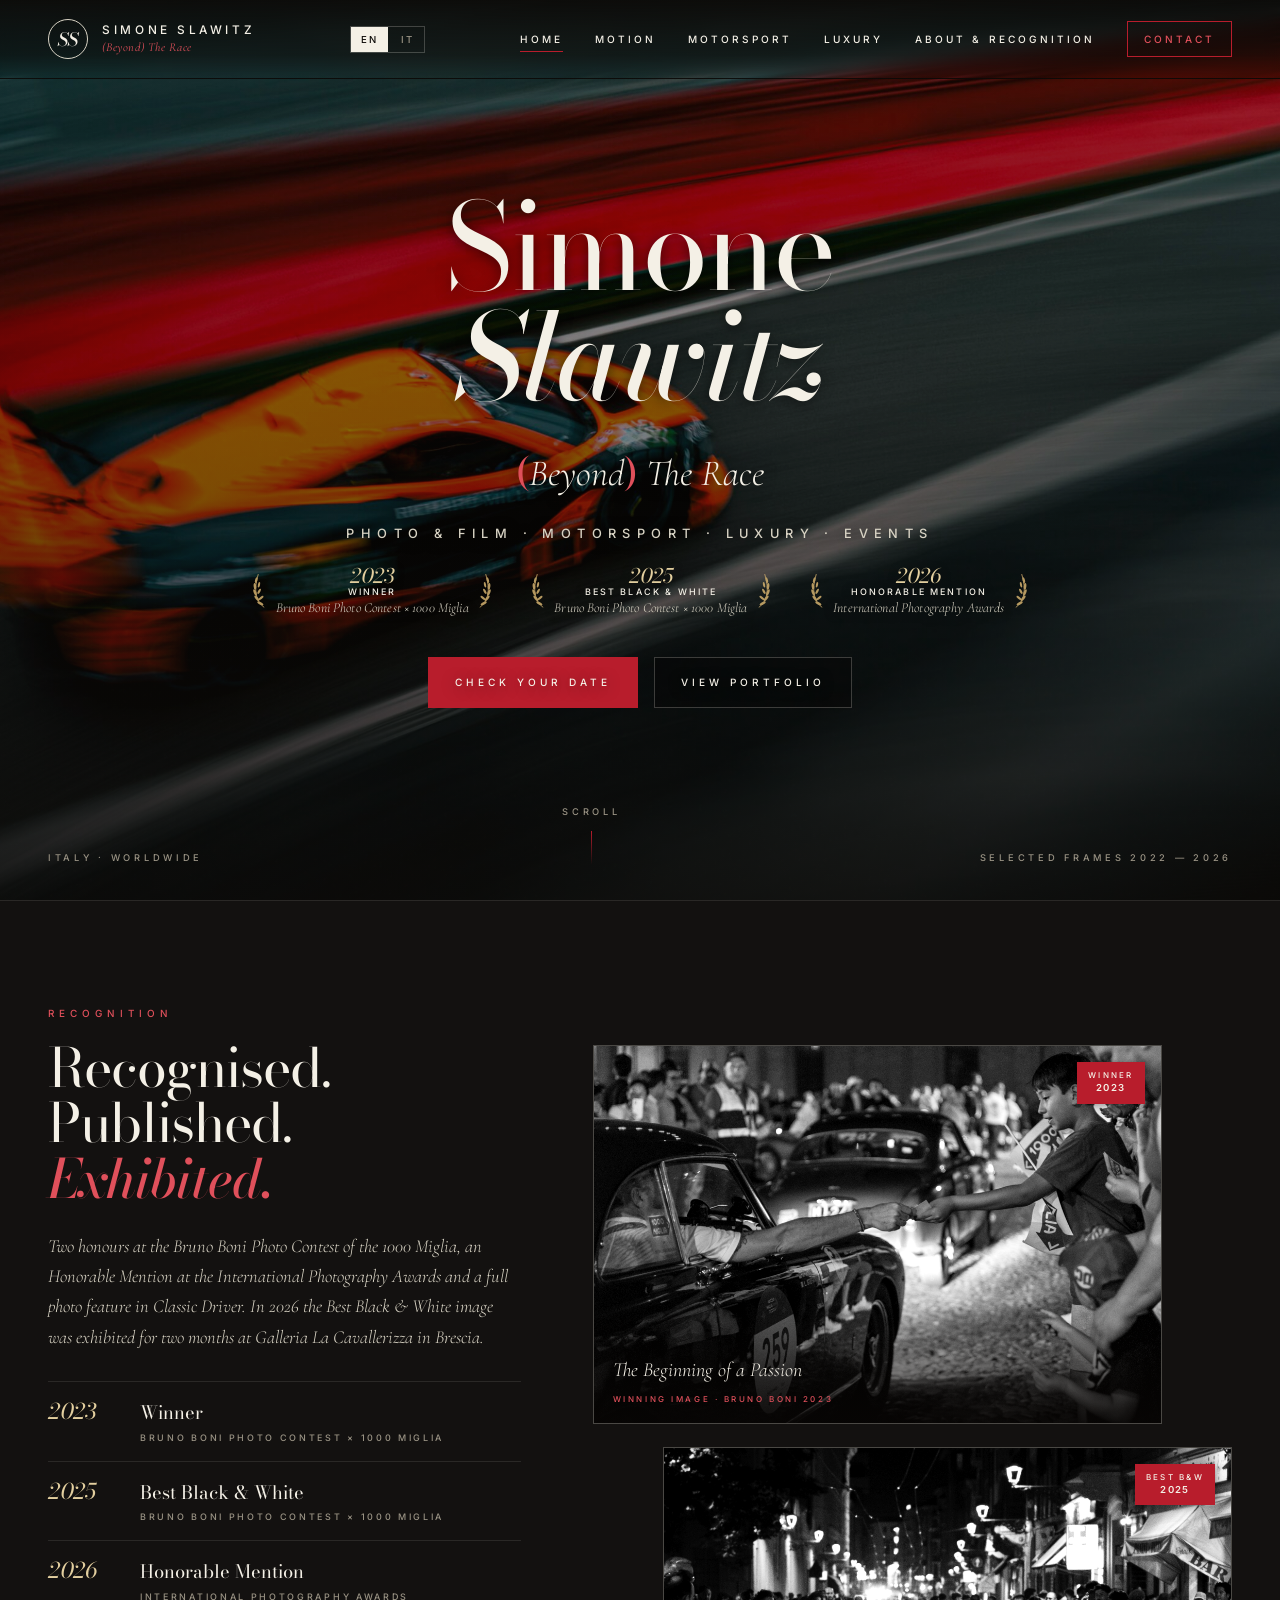
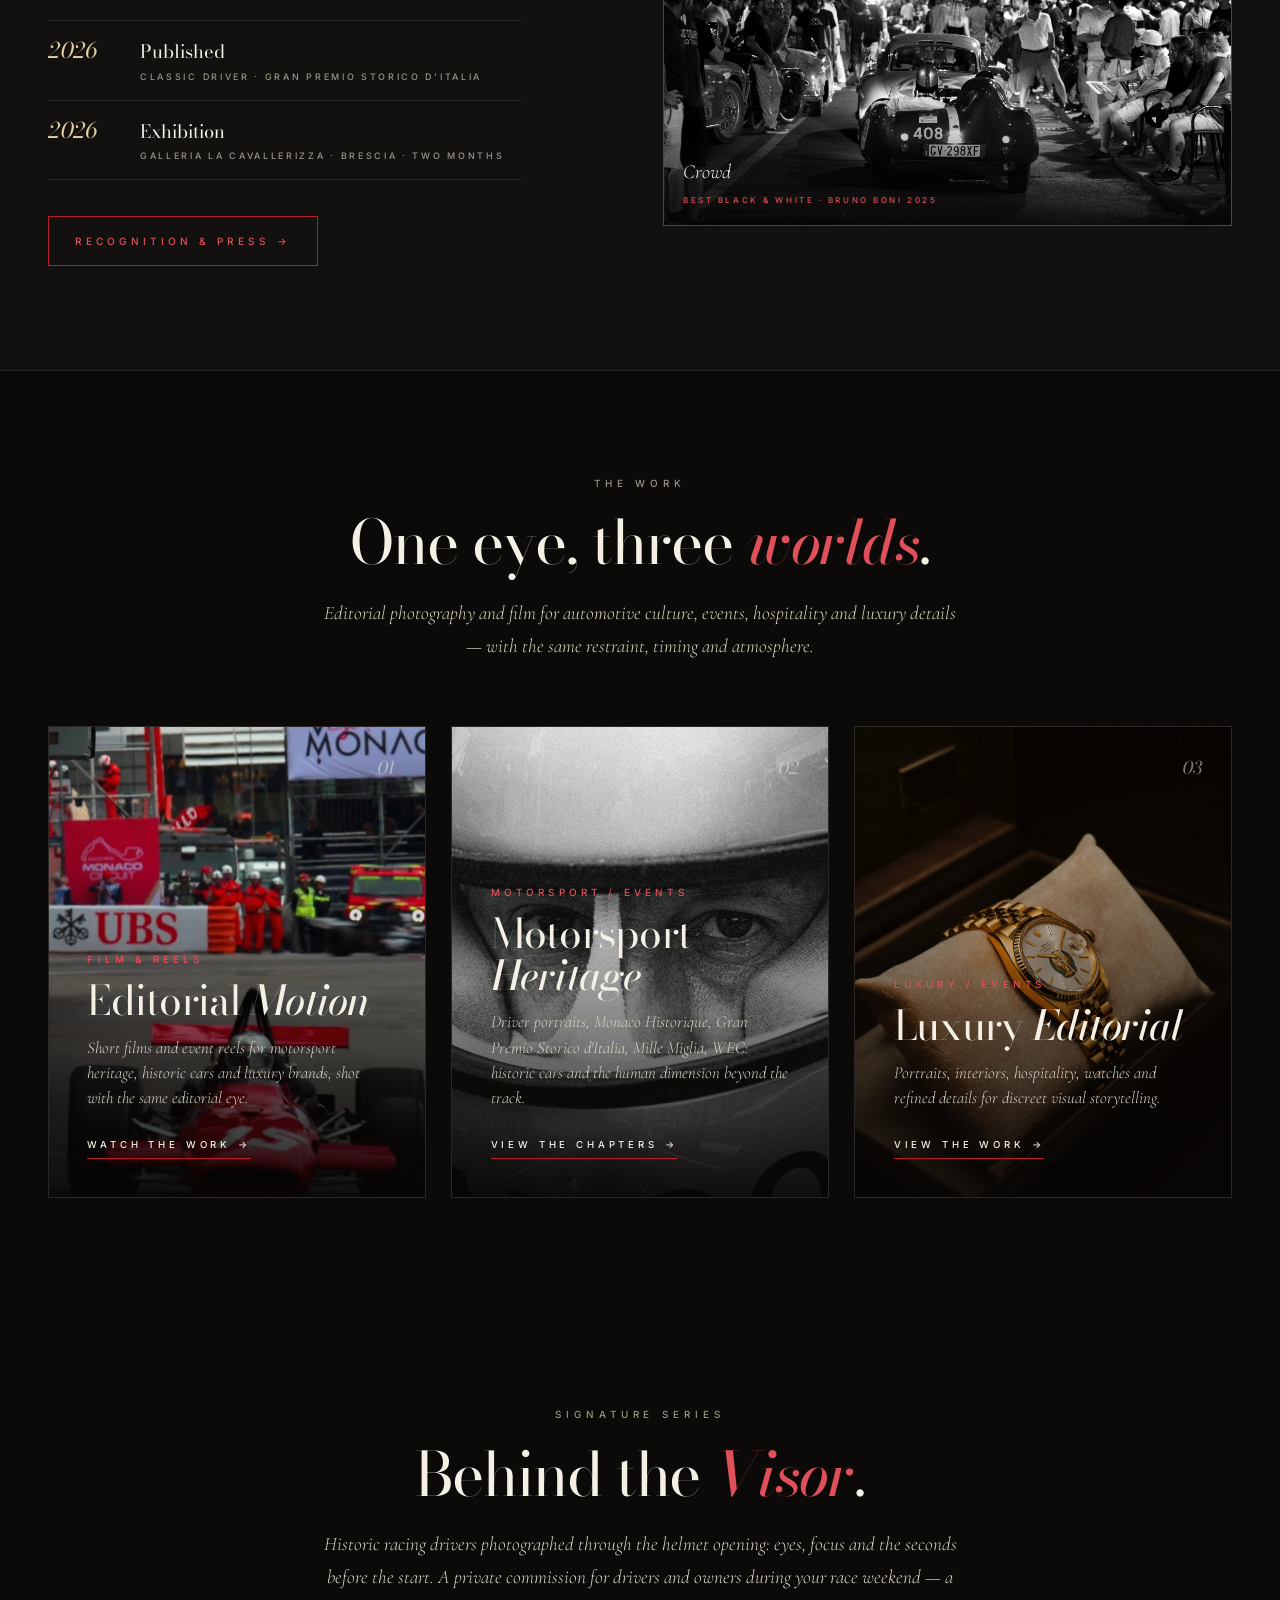
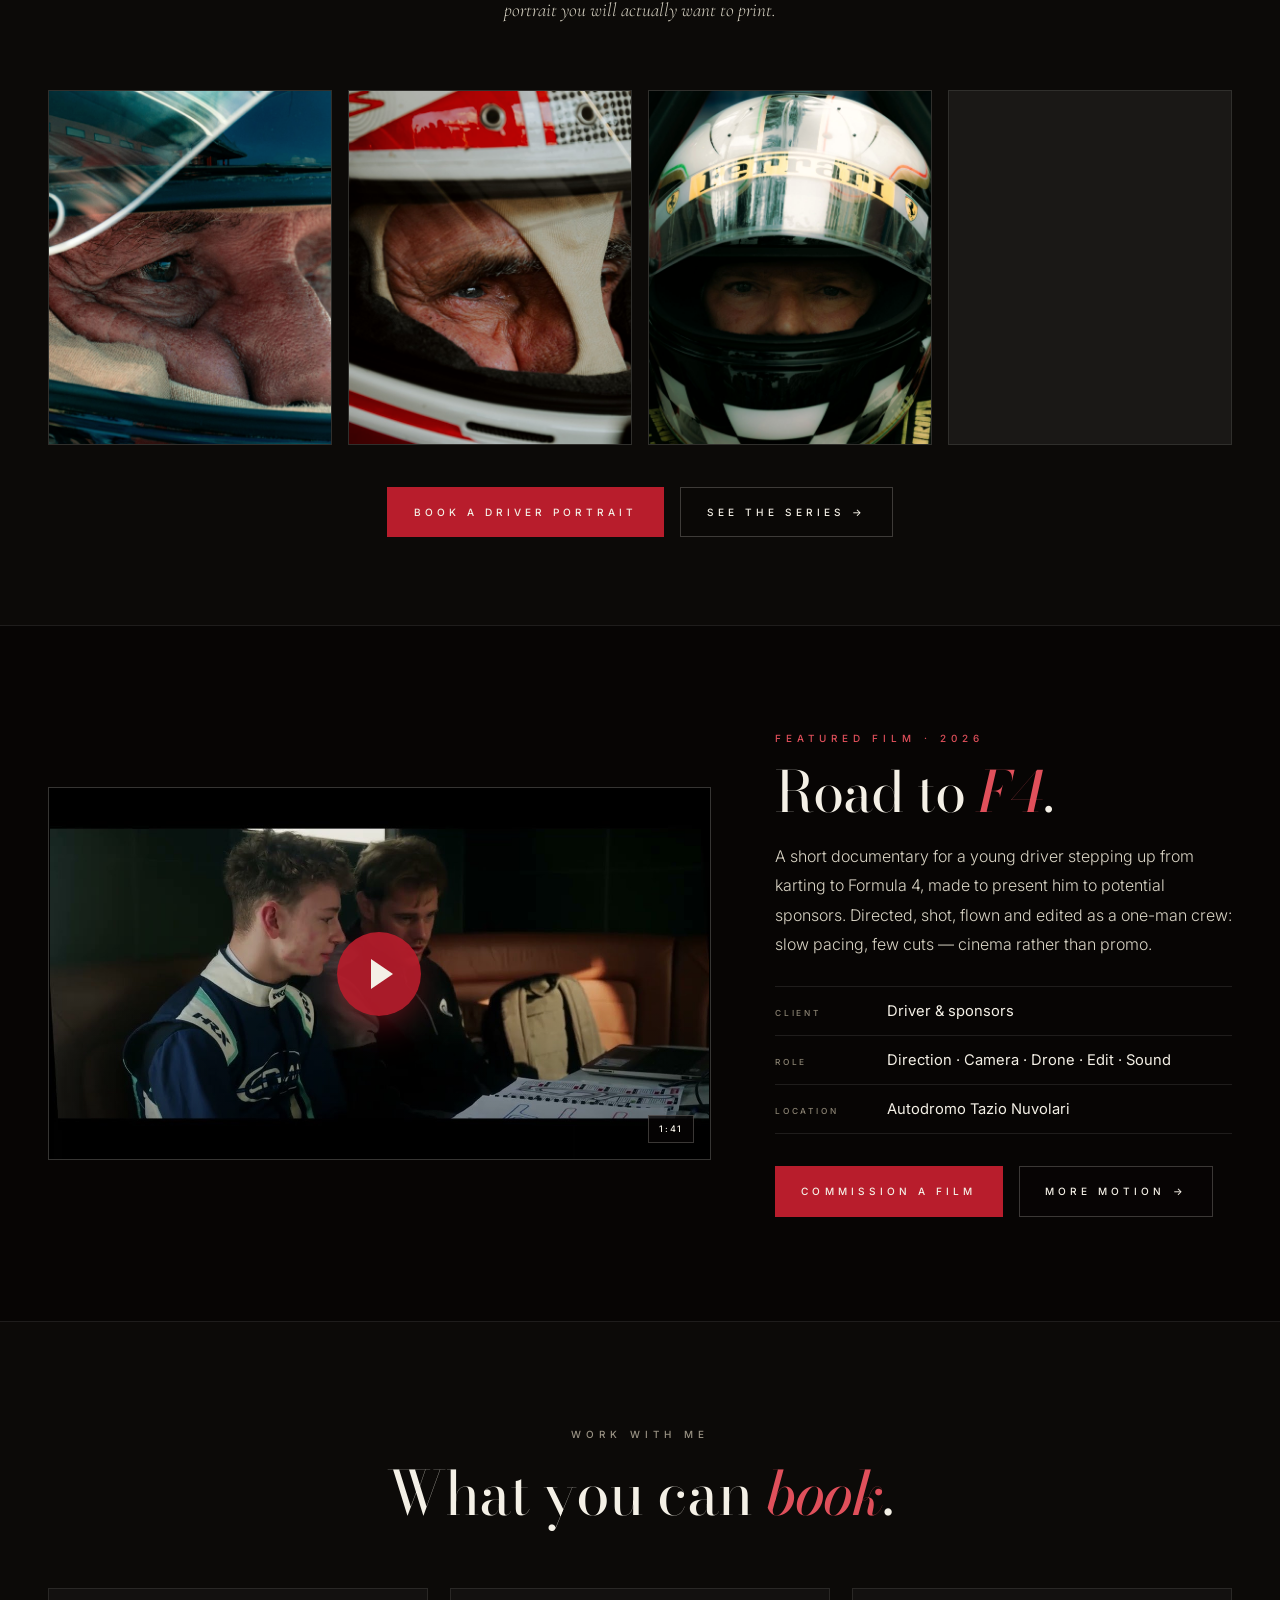
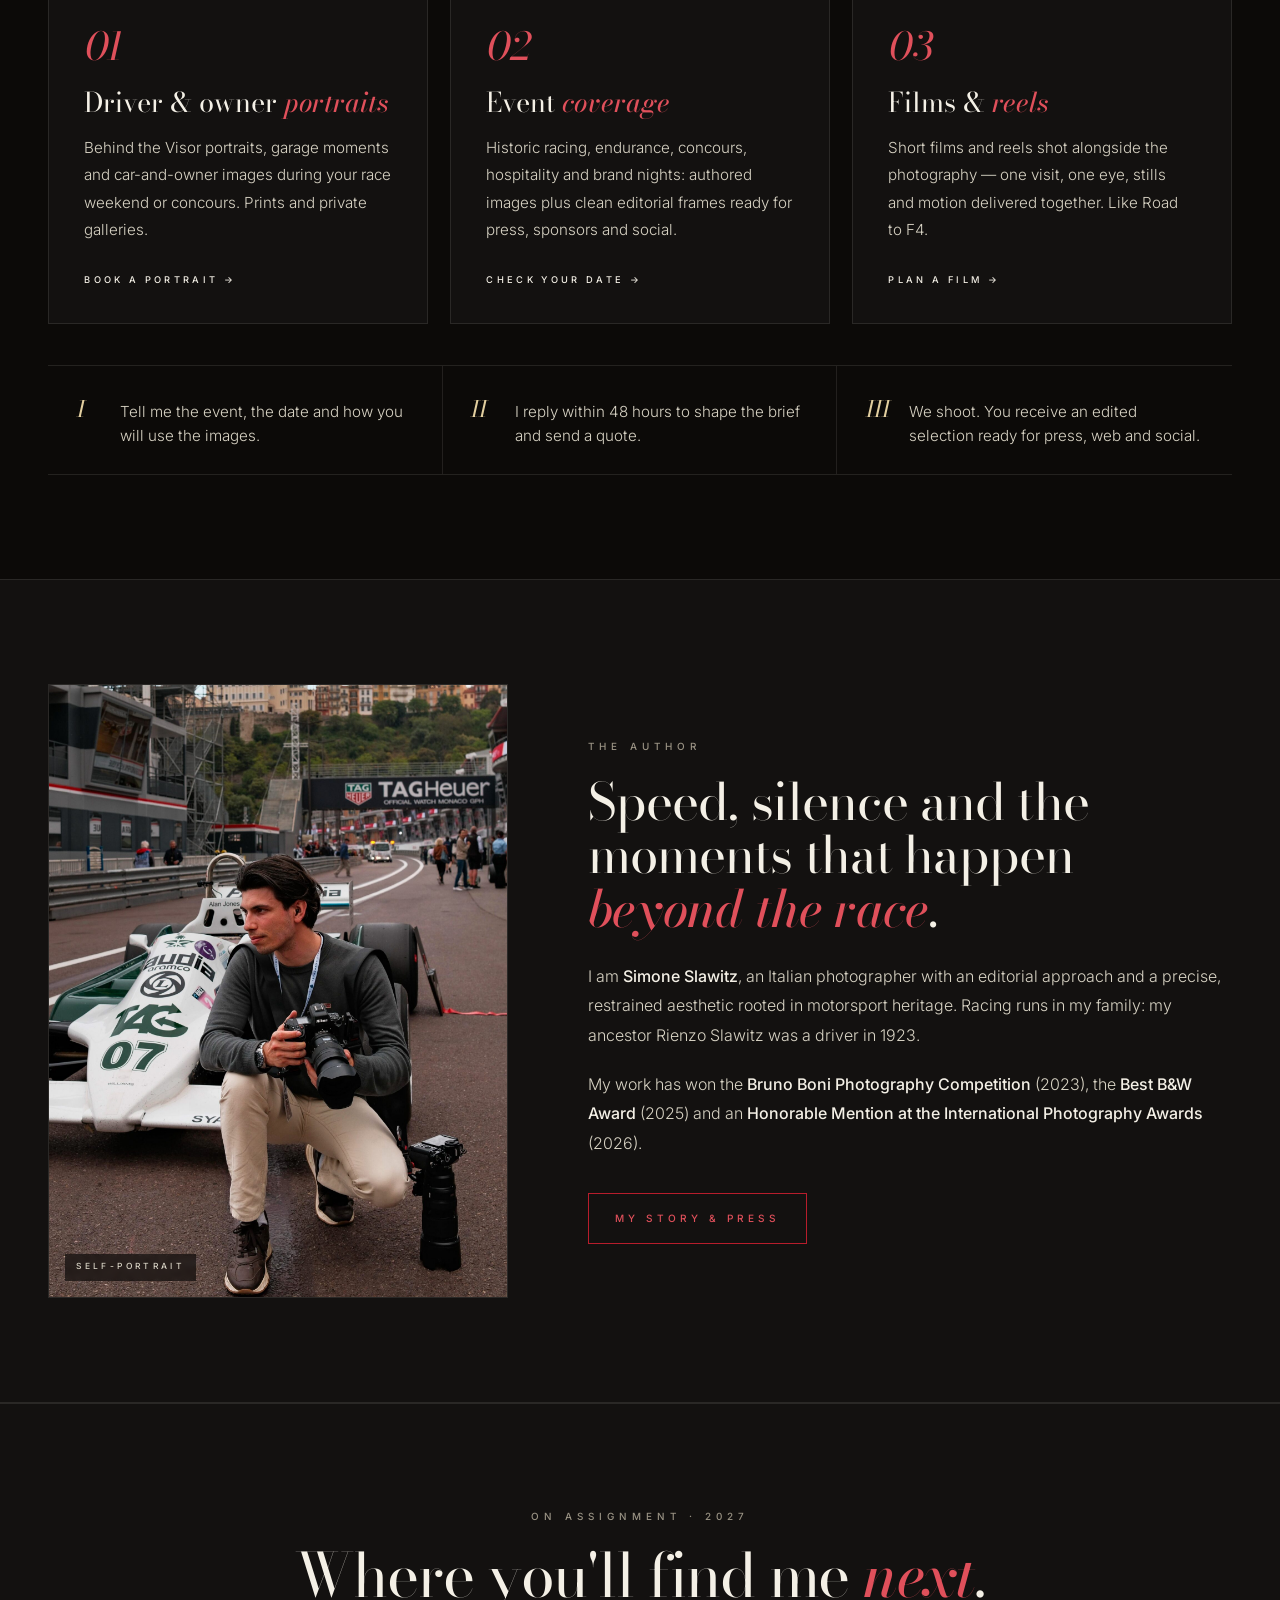
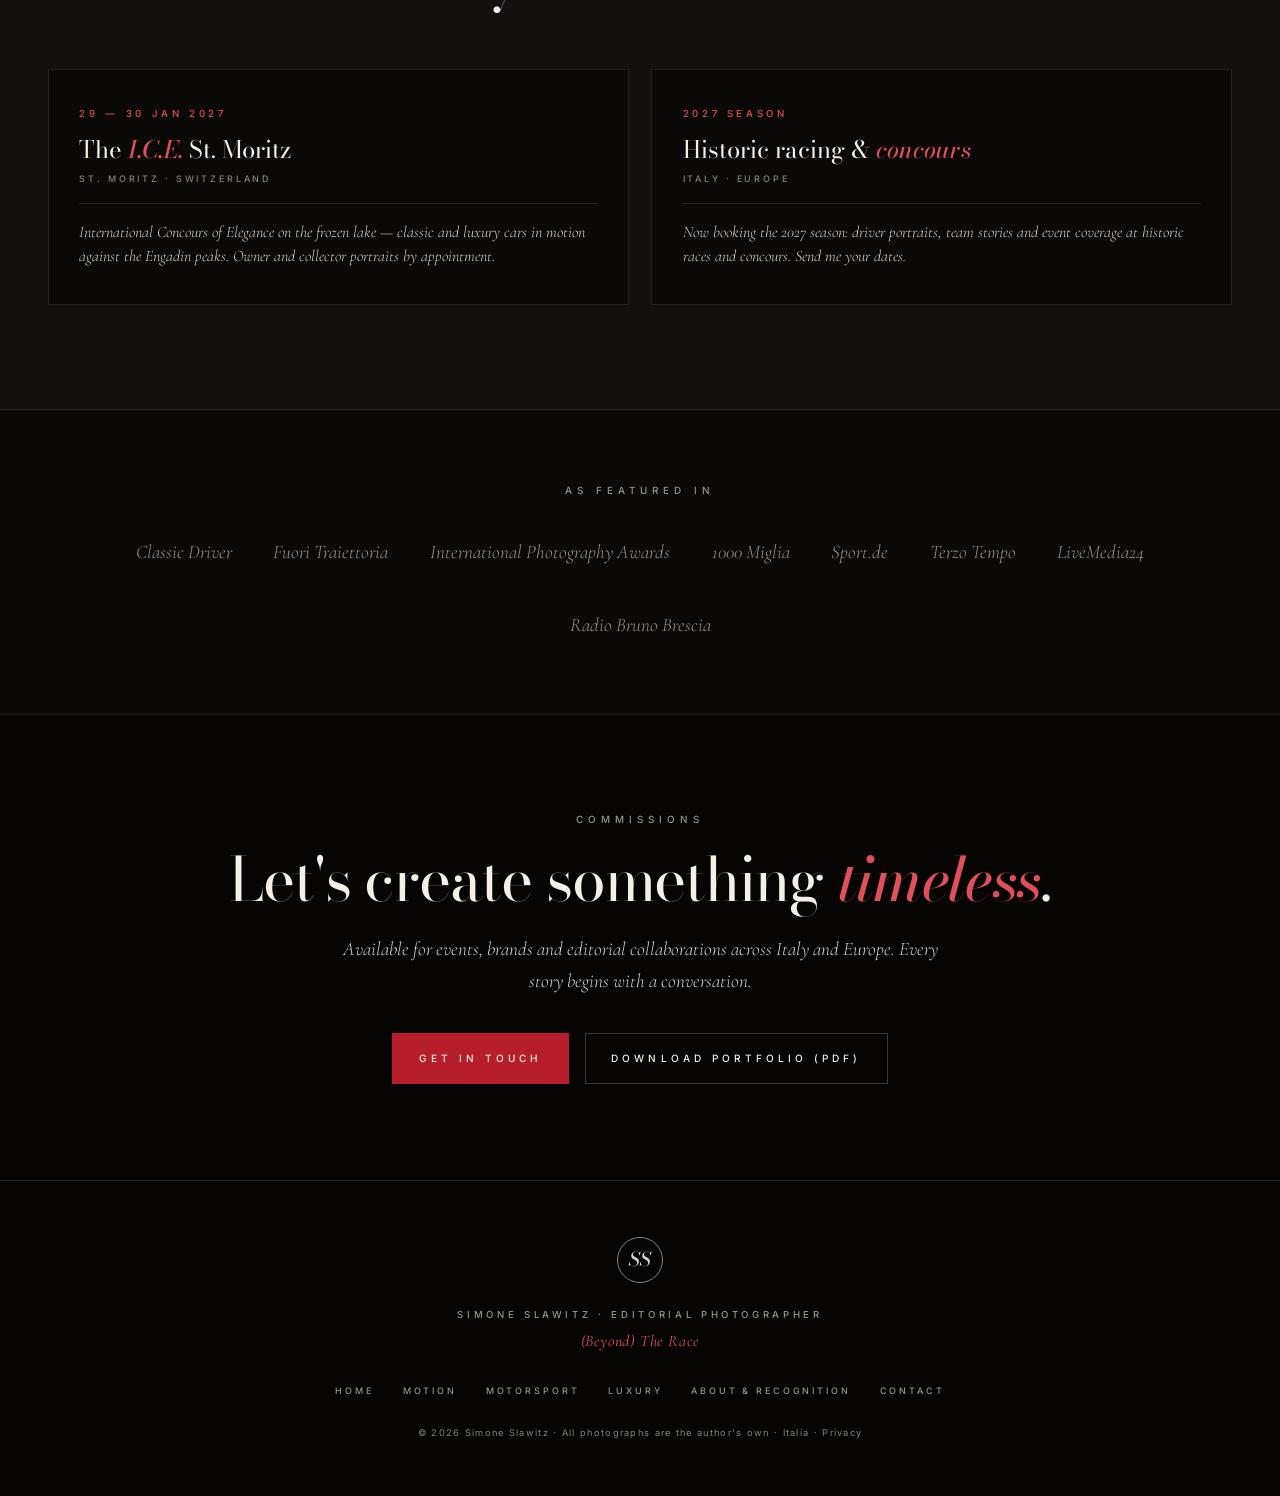
==== commit cad921fe: "Road to F4 plays on the site, no YouTube The YouTube embed is replaced by a self-hosted MP4 (720p H." ====
--- a/index.html
+++ b/index.html
@@ -78,7 +78,7 @@
 <link href="https://fonts.googleapis.com" rel="preconnect"/>
 <link crossorigin="" href="https://fonts.gstatic.com" rel="preconnect"/>
 <link href="https://fonts.googleapis.com/css2?family=Bodoni+Moda:ital,opsz,wght@0,6..96,400;0,6..96,500;1,6..96,400;1,6..96,500&amp;family=Cormorant+Garamond:ital,wght@0,400;1,400;1,500&amp;family=Inter:wght@300;400;500;600&amp;display=swap" rel="stylesheet"/>
-<link rel="stylesheet" href="style.css?v=a871fe36"/>
+<link rel="stylesheet" href="style.css?v=ecc56369"/>
 <link rel="icon" href="favicon.ico" sizes="any"/>
 <link rel="icon" href="favicon-32.png" type="image/png" sizes="32x32"/>
 <link rel="icon" href="favicon-16.png" type="image/png" sizes="16x16"/>
@@ -245,11 +245,13 @@
 <!-- ========== FEATURED FILM ========== -->
 <section class="film-feature">
   <div class="film-grid">
-    <div class="yt-lite reveal" data-yt="sOKp85vWnw4" data-title="Road to F4 — a film by Simone Slawitz" role="button" tabindex="0" aria-label="Play the film Road to F4">
-      <img src="road-to-f4.jpg" alt="Still from Road to F4, a short film by Simone Slawitz: a young driver and his coach studying the track map" loading="lazy" decoding="async"/>
-      <span class="yt-play" aria-hidden="true"></span>
-      <span class="yt-dur">1:41</span>
-    </div>
+    <div class="film-player reveal">
+    <video class="film-video" playsinline preload="none" poster="road-to-f4.jpg" aria-label="Road to F4 — a film by Simone Slawitz">
+      <source src="road-to-f4.mp4" type="video/mp4"/>
+    </video>
+    <button class="film-play" type="button" aria-label="Play the film Road to F4"><span class="yt-play" aria-hidden="true"></span></button>
+    <span class="yt-dur">1:41</span>
+  </div>
     <div class="film-text reveal">
       <div class="kicker" data-en="Featured Film · 2026" data-it="Film in Evidenza · 2026">Featured Film · 2026</div>
       <h2 data-en="Road to <em>F4</em>." data-it="Road to <em>F4</em>.">Road to <em>F4</em>.</h2>
@@ -388,6 +390,6 @@
   </div>
 </footer>
 
-<script src="site.js?v=c91445b2"></script>
+<script src="site.js?v=d4252d04"></script>
 </body>
 </html>
--- a/style.css
+++ b/style.css
@@ -1177,3 +1177,15 @@
 @media(min-width:1101px) and (max-width:1240px){
   .nav-links{gap:1.2rem;letter-spacing:.2em}
 }
+
+/* self-hosted film player */
+.film-player{position:relative;aspect-ratio:16/9;background:#000;overflow:hidden;border:1px solid var(--line-strong)}
+.film-player--wide{max-width:1200px;margin:0 auto}
+.film-video{position:absolute;inset:0;width:100%;height:100%;object-fit:contain;background:#000;display:block}
+.film-play{
+  position:absolute;inset:0;width:100%;height:100%;padding:0;border:0;cursor:pointer;
+  background:linear-gradient(180deg,rgba(0,0,0,0) 55%,rgba(0,0,0,.35));
+}
+.film-play:focus-visible{outline:2px solid var(--rosso-text);outline-offset:-6px}
+.film-play:hover .yt-play{transform:scale(1.08);background:var(--rosso)}
+.film-player.playing .film-play,.film-player.playing .yt-dur{display:none}
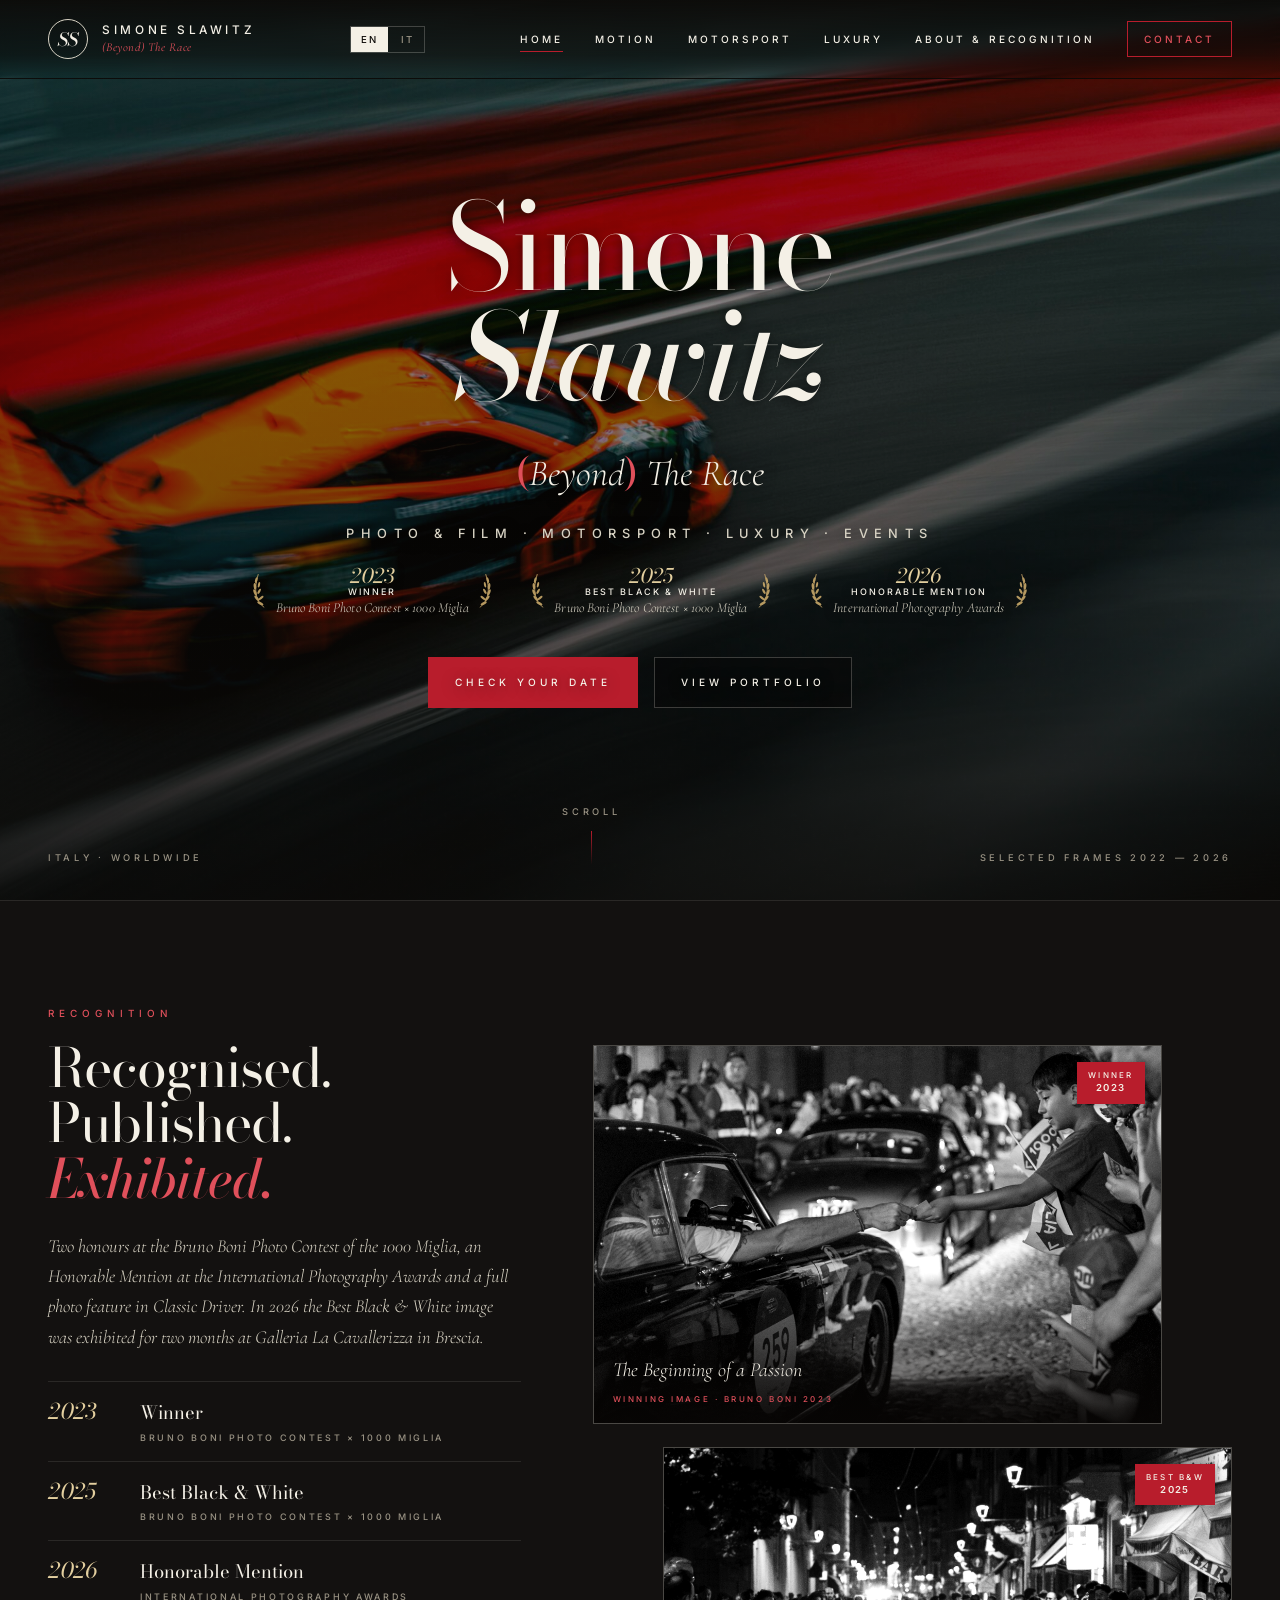
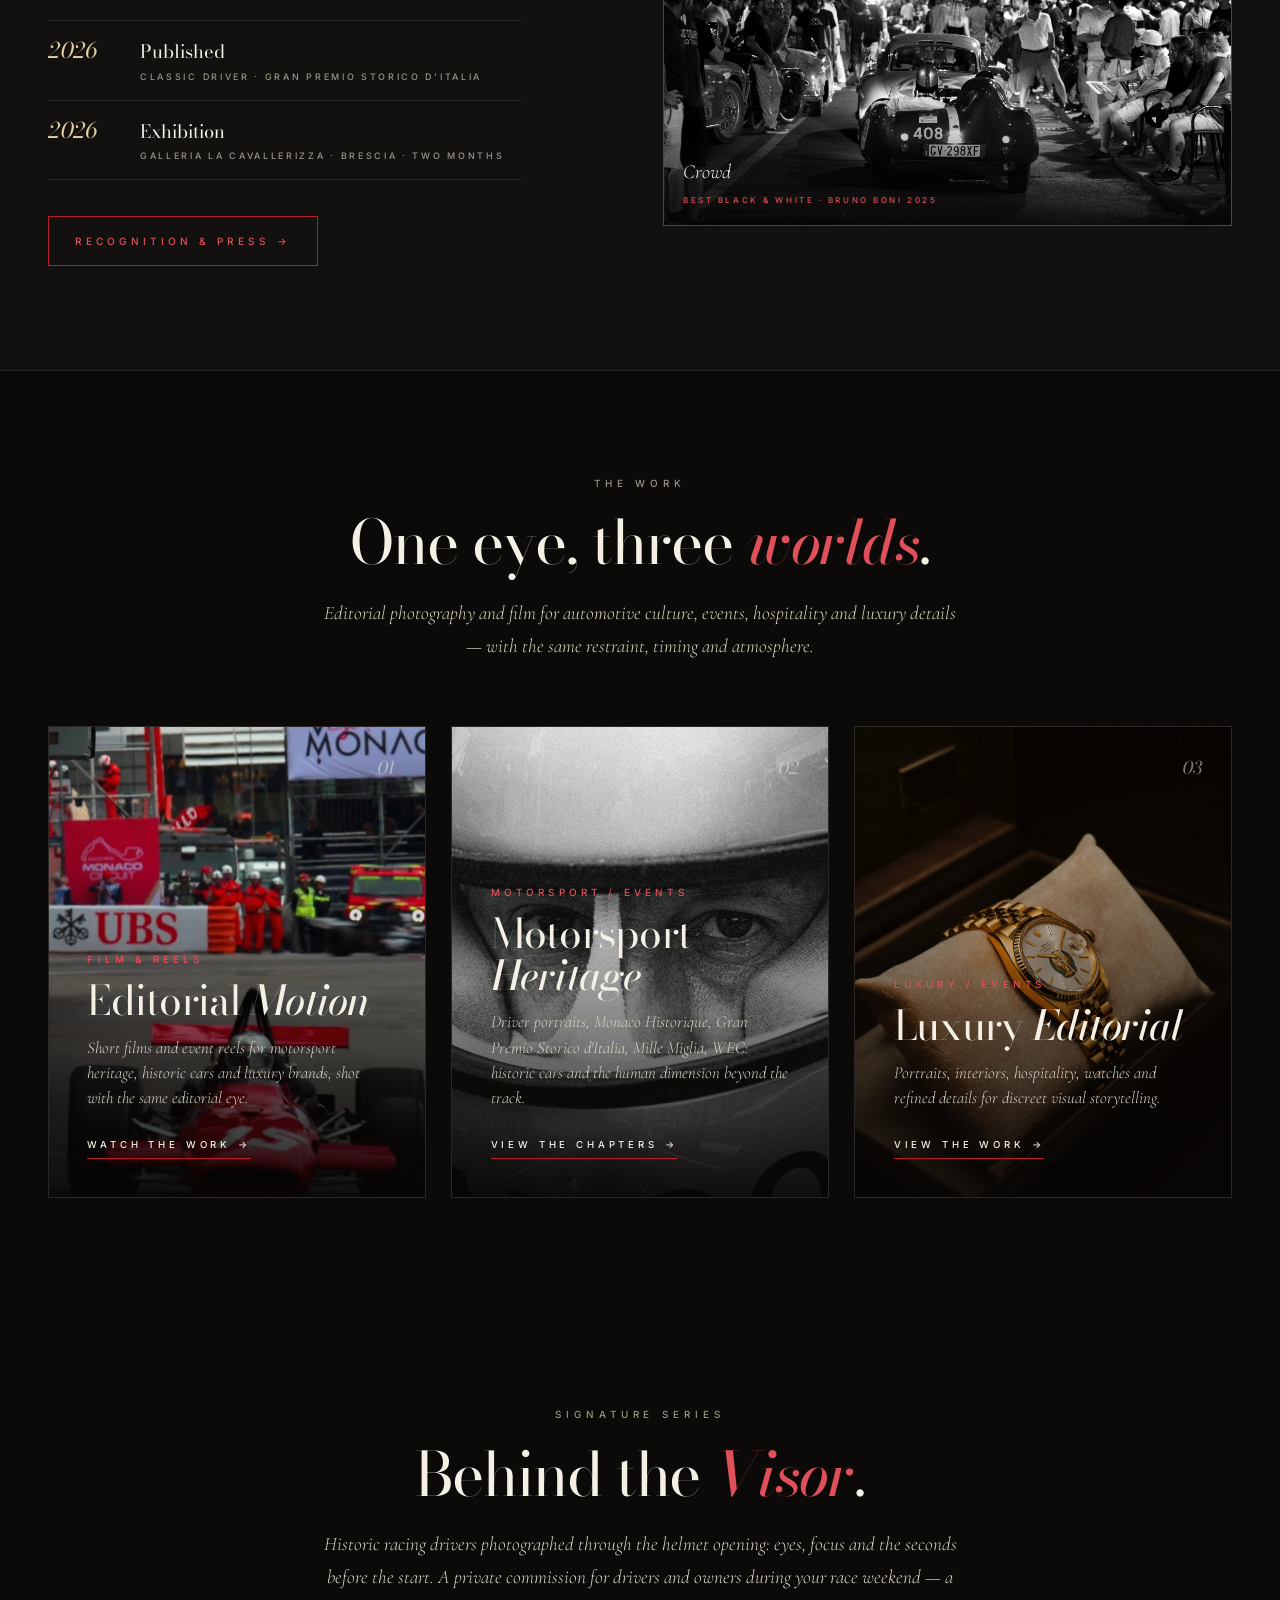
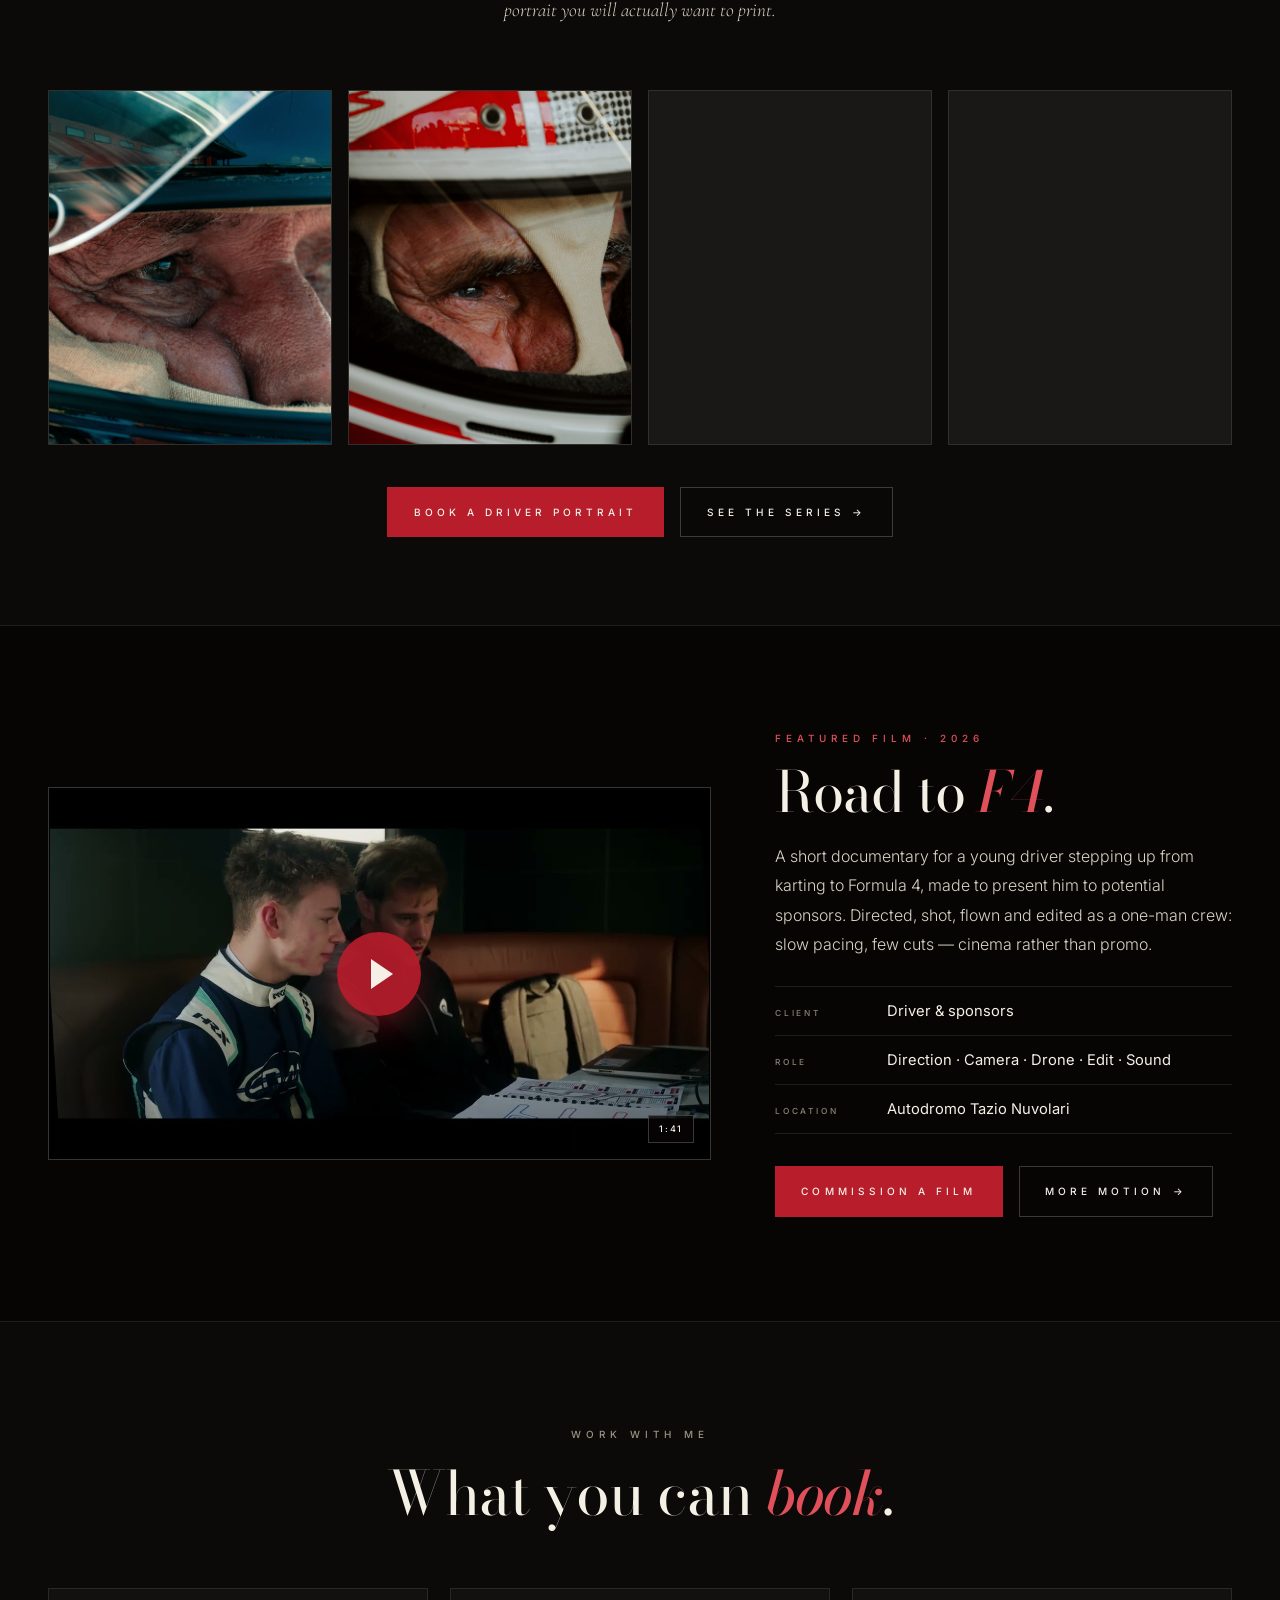
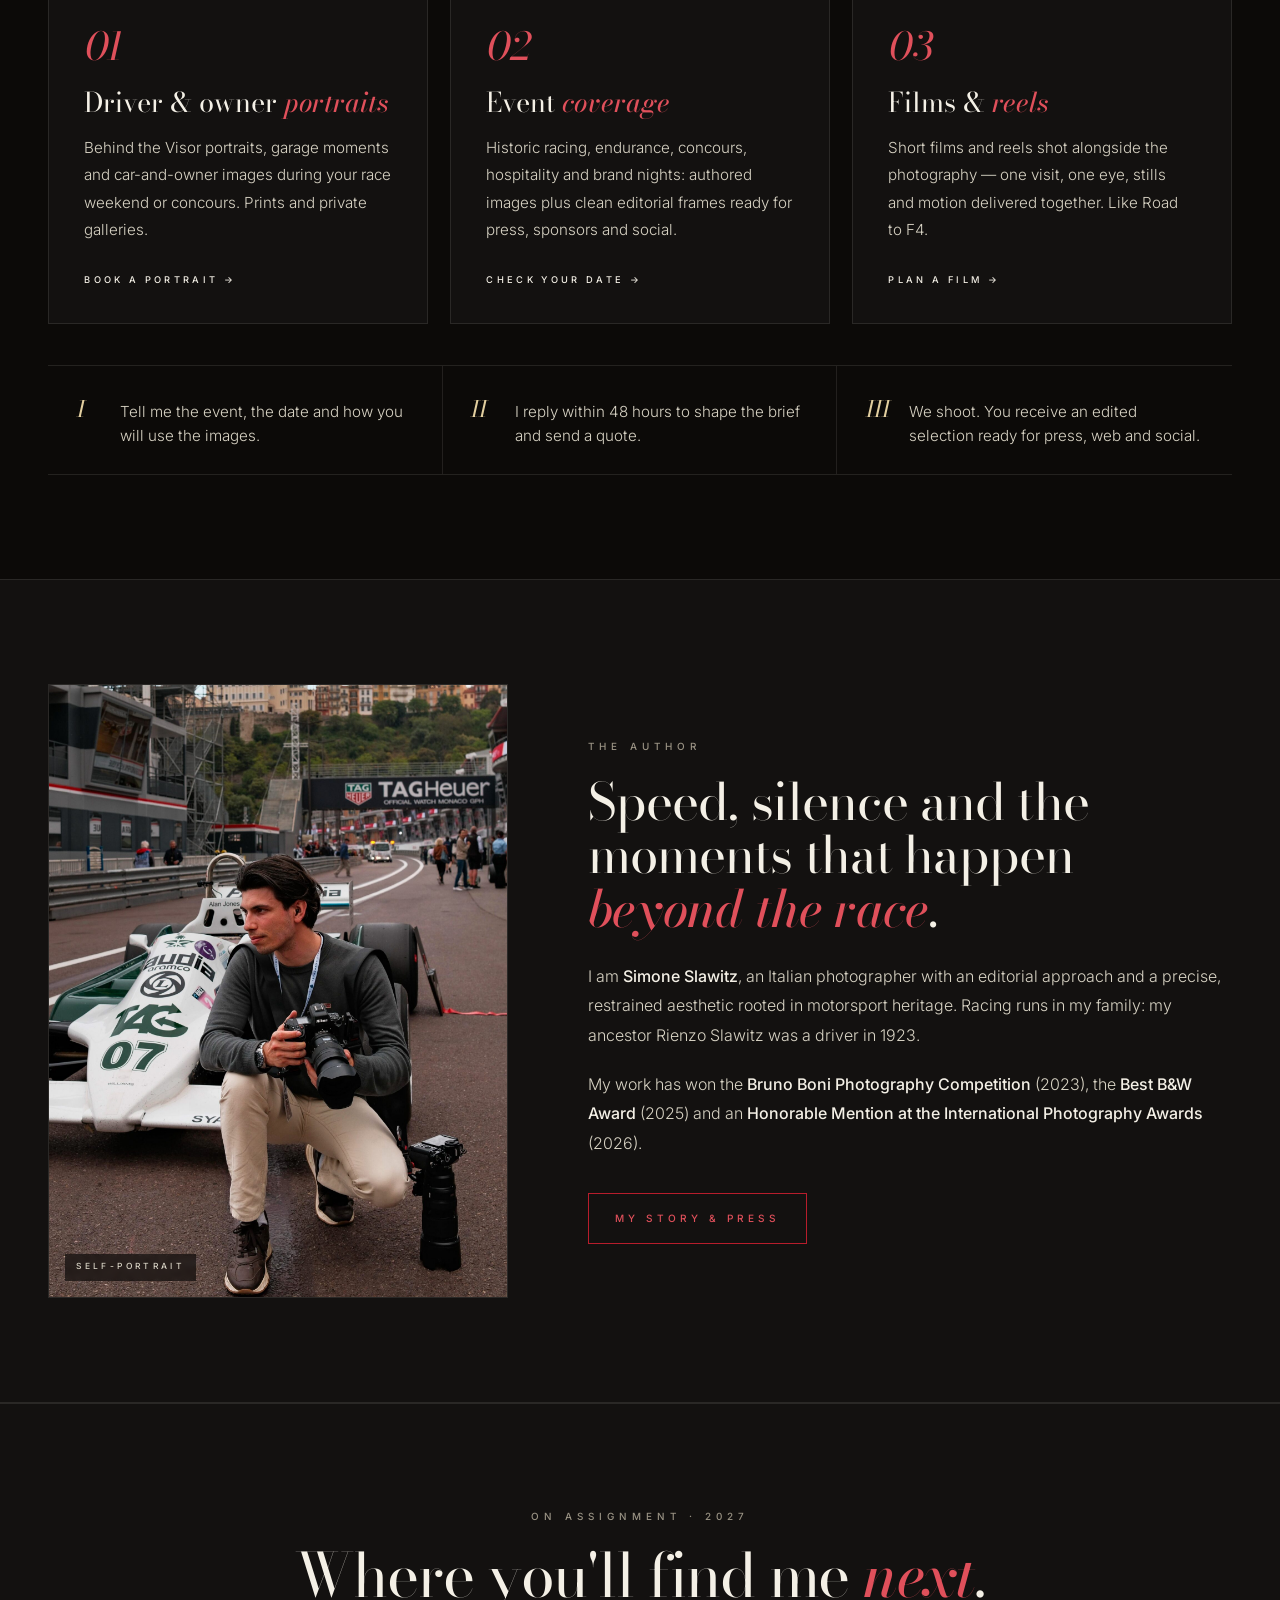
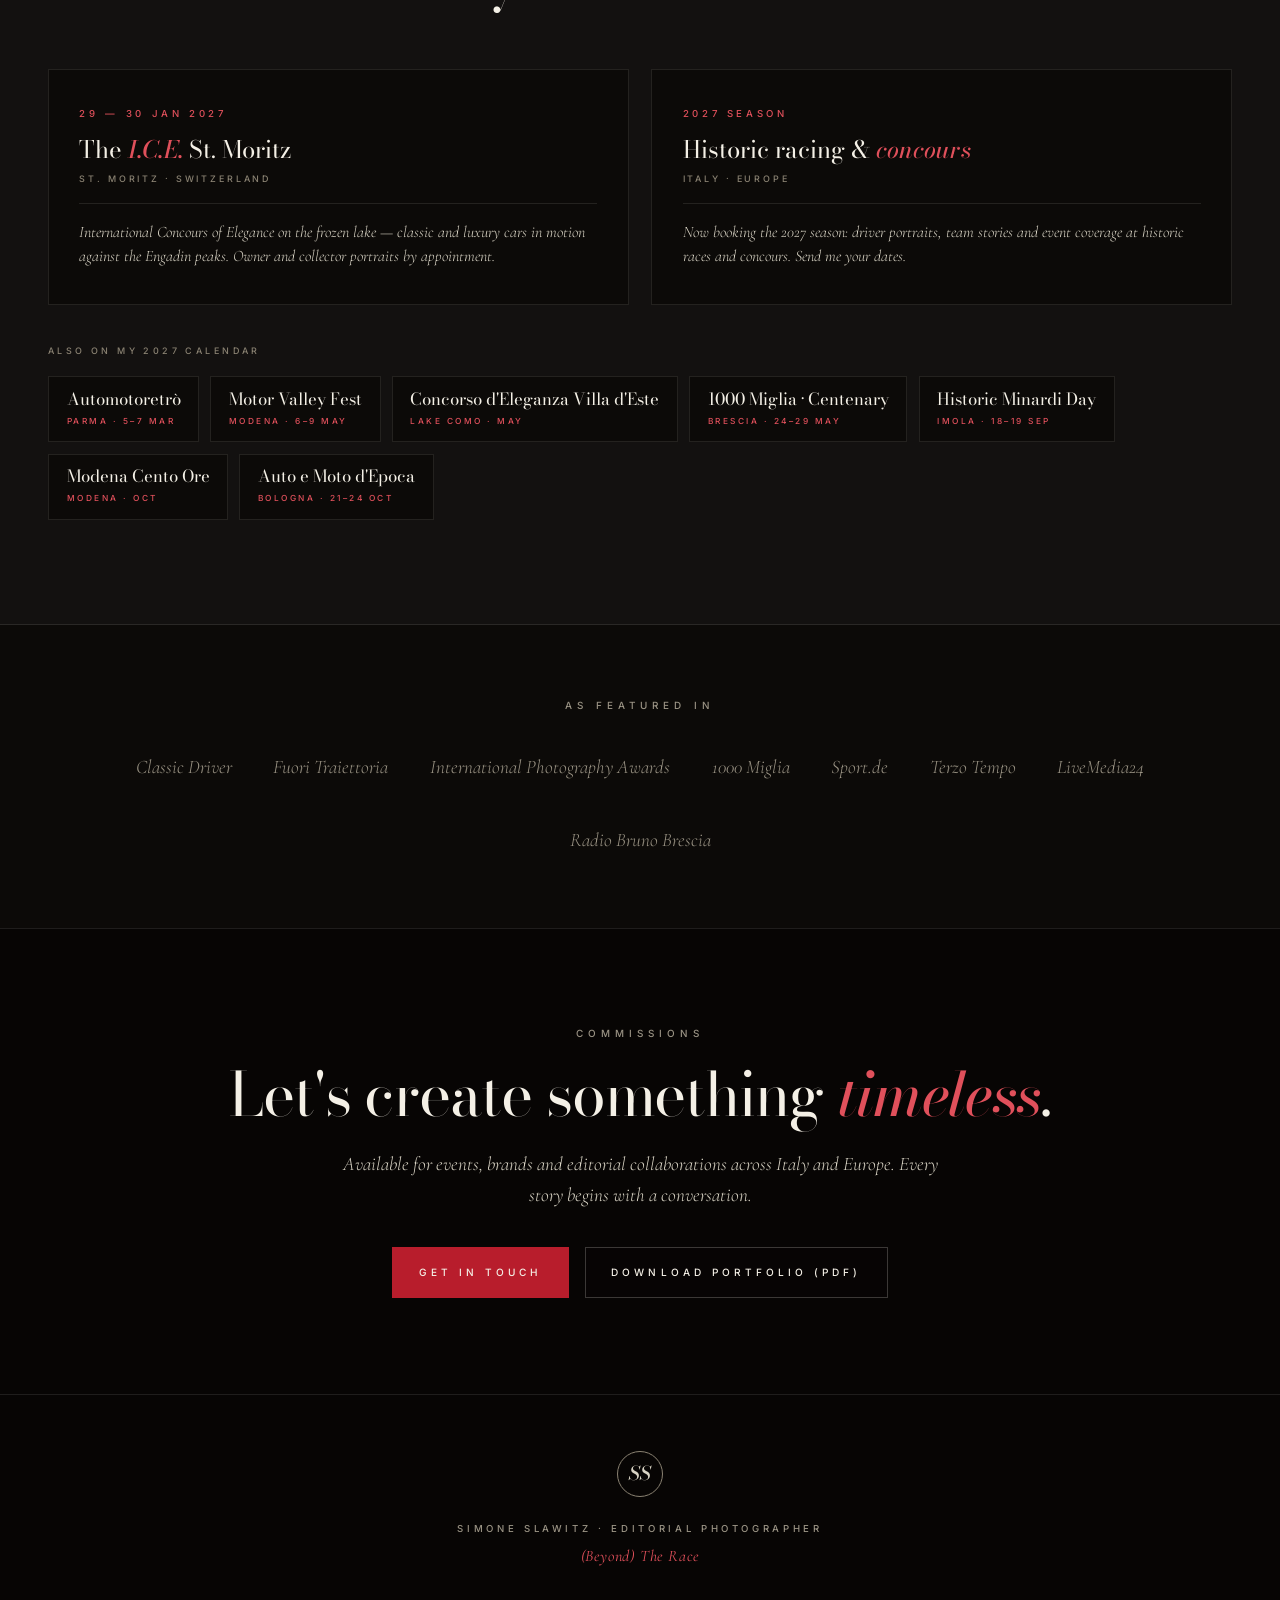
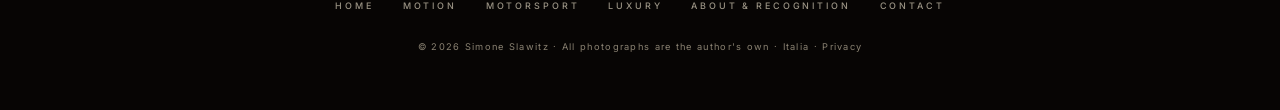
==== commit ed3c41cc: "Aggiunge gli eventi 2027 in 'Where you'll find me next' Tag degli eventi 2027 (Automotoretrò, Motor " ====
--- a/index.html
+++ b/index.html
@@ -78,7 +78,7 @@
 <link href="https://fonts.googleapis.com" rel="preconnect"/>
 <link crossorigin="" href="https://fonts.gstatic.com" rel="preconnect"/>
 <link href="https://fonts.googleapis.com/css2?family=Bodoni+Moda:ital,opsz,wght@0,6..96,400;0,6..96,500;1,6..96,400;1,6..96,500&amp;family=Cormorant+Garamond:ital,wght@0,400;1,400;1,500&amp;family=Inter:wght@300;400;500;600&amp;display=swap" rel="stylesheet"/>
-<link rel="stylesheet" href="style.css?v=ecc56369"/>
+<link rel="stylesheet" href="style.css?v=b9625c5d"/>
 <link rel="icon" href="favicon.ico" sizes="any"/>
 <link rel="icon" href="favicon-32.png" type="image/png" sizes="32x32"/>
 <link rel="icon" href="favicon-16.png" type="image/png" sizes="16x16"/>
@@ -340,6 +340,18 @@
       <p class="upcoming-note" data-en="Now booking the 2027 season: driver portraits, team stories and event coverage at historic races and concours. Send me your dates." data-it="Prenotazioni aperte per la stagione 2027: ritratti di piloti, racconti di team e copertura di eventi in gare storiche e concorsi. Mandami le tue date.">Now booking the 2027 season: driver portraits, team stories and event coverage at historic races and concours. Send me your dates.</p>
     </article>
   </div>
+  <div class="upcoming-tags reveal">
+    <div class="upcoming-tags-label" data-en="Also on my 2027 calendar" data-it="Nel mio calendario 2027 anche">Also on my 2027 calendar</div>
+    <ul class="upcoming-tag-list">
+      <li class="upcoming-tag"><span class="upcoming-tag-name">Automotoretrò</span><span class="upcoming-tag-meta" data-en="Parma · 5–7 Mar" data-it="Parma · 5–7 mar">Parma · 5–7 Mar</span></li>
+      <li class="upcoming-tag"><span class="upcoming-tag-name">Motor Valley Fest</span><span class="upcoming-tag-meta" data-en="Modena · 6–9 May" data-it="Modena · 6–9 mag">Modena · 6–9 May</span></li>
+      <li class="upcoming-tag"><span class="upcoming-tag-name">Concorso d'Eleganza Villa d'Este</span><span class="upcoming-tag-meta" data-en="Lake Como · May" data-it="Lago di Como · maggio">Lake Como · May</span></li>
+      <li class="upcoming-tag"><span class="upcoming-tag-name" data-en="1000 Miglia · Centenary" data-it="1000 Miglia · Centenario">1000 Miglia · Centenary</span><span class="upcoming-tag-meta" data-en="Brescia · 24–29 May" data-it="Brescia · 24–29 mag">Brescia · 24–29 May</span></li>
+      <li class="upcoming-tag"><span class="upcoming-tag-name">Historic Minardi Day</span><span class="upcoming-tag-meta" data-en="Imola · 18–19 Sep" data-it="Imola · 18–19 set">Imola · 18–19 Sep</span></li>
+      <li class="upcoming-tag"><span class="upcoming-tag-name">Modena Cento Ore</span><span class="upcoming-tag-meta" data-en="Modena · Oct" data-it="Modena · ottobre">Modena · Oct</span></li>
+      <li class="upcoming-tag"><span class="upcoming-tag-name">Auto e Moto d'Epoca</span><span class="upcoming-tag-meta" data-en="Bologna · 21–24 Oct" data-it="Bologna · 21–24 ott">Bologna · 21–24 Oct</span></li>
+    </ul>
+  </div>
 </section>
 
 <!-- ========== PRESS STRIP ========== -->
--- a/style.css
+++ b/style.css
@@ -327,6 +327,22 @@
   color:var(--fg-muted);margin-bottom:1rem;padding-bottom:1rem;border-bottom:1px solid var(--line);
 }
 .upcoming-note{font-family:var(--italic);font-style:italic;color:var(--fg-soft);font-size:1rem;line-height:1.55}
+.upcoming-tags{max-width:1300px;margin:2.4rem auto 0}
+.upcoming-tags-label{
+  font-family:var(--sans);font-weight:500;font-size:.56rem;letter-spacing:.38em;text-transform:uppercase;
+  color:var(--fg-muted);margin-bottom:1.1rem;
+}
+.upcoming-tag-list{list-style:none;margin:0;padding:0;display:flex;flex-wrap:wrap;gap:.7rem}
+.upcoming-tag{
+  display:flex;flex-direction:column;gap:.35rem;
+  border:1px solid var(--line);background:var(--bg);padding:.8rem 1.1rem;
+  transition:border-color .3s;
+}
+.upcoming-tag:hover{border-color:var(--rosso)}
+.upcoming-tag-name{font-family:var(--serif);font-size:1.05rem;line-height:1.15}
+.upcoming-tag-meta{
+  font-family:var(--sans);font-weight:500;font-size:.52rem;letter-spacing:.3em;text-transform:uppercase;color:var(--rosso-text);
+}
 
 /* ---------- PRESS ---------- */
 .press-stats{
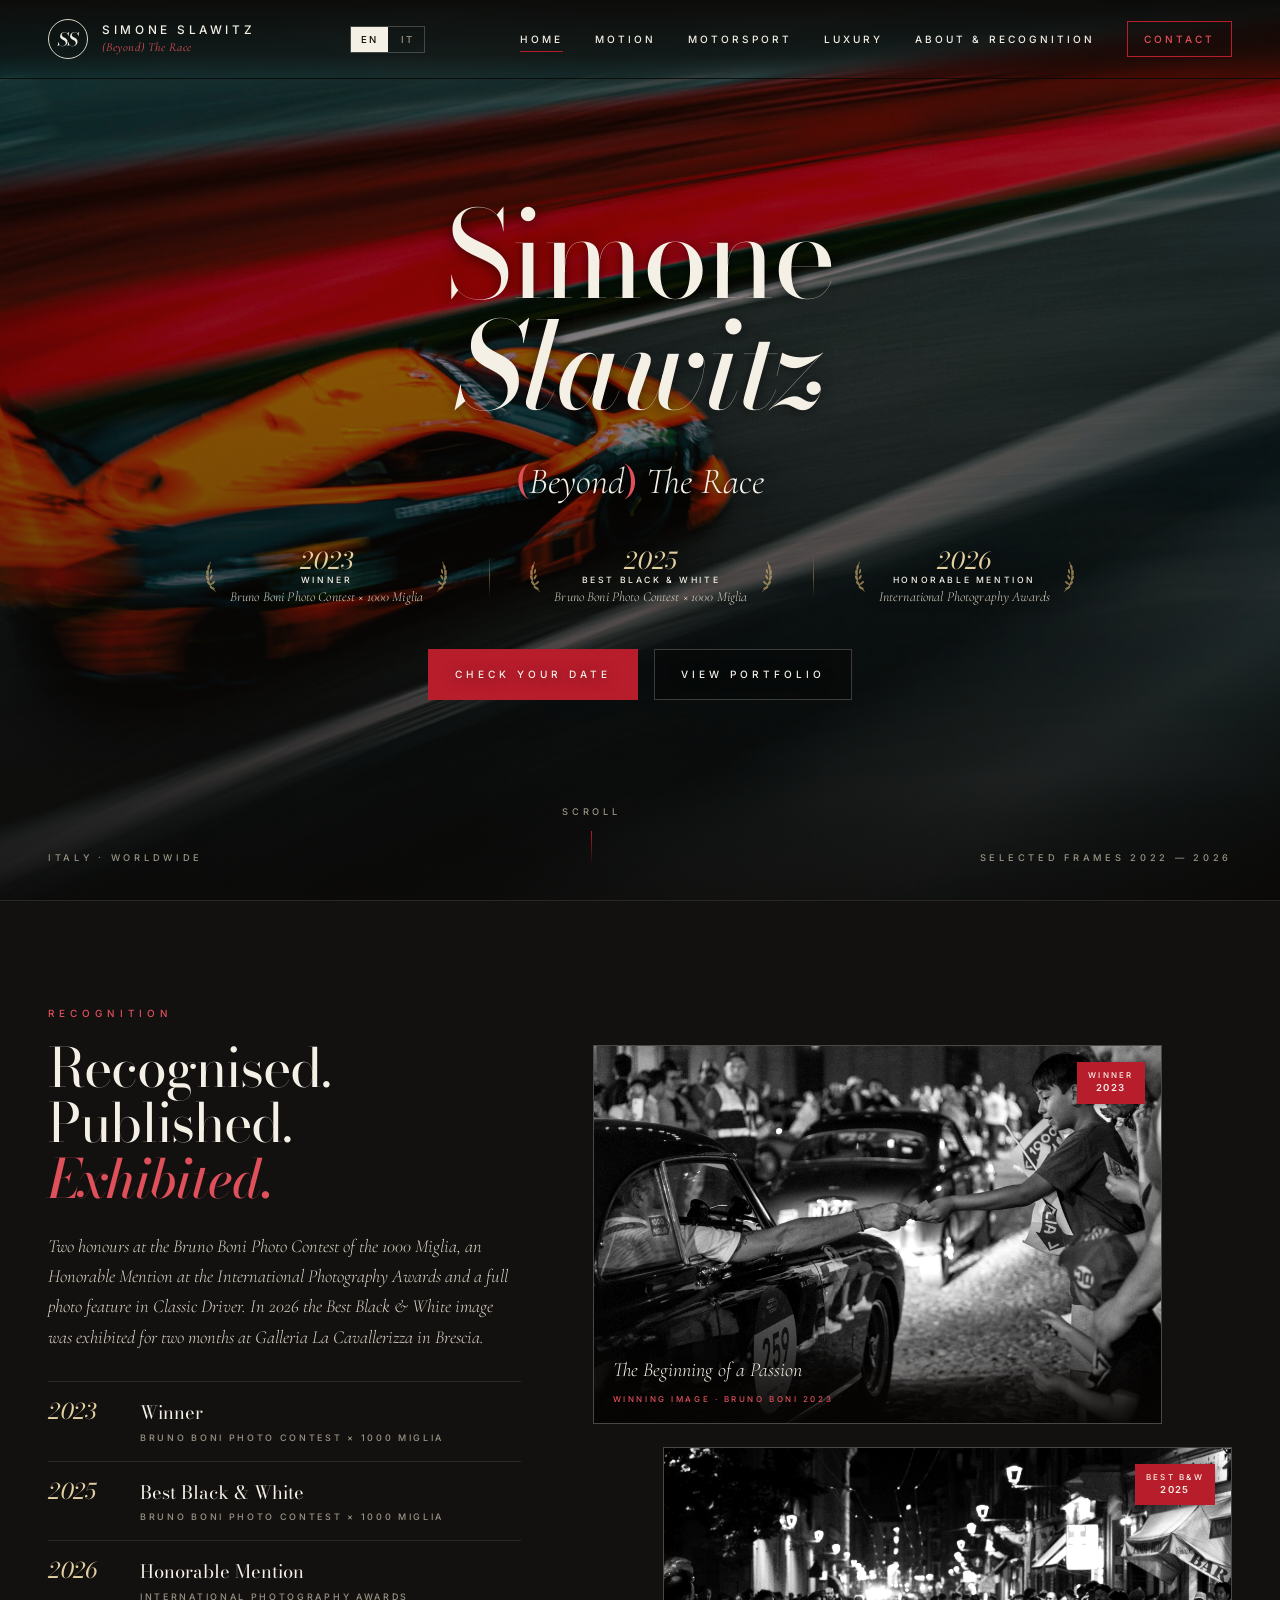
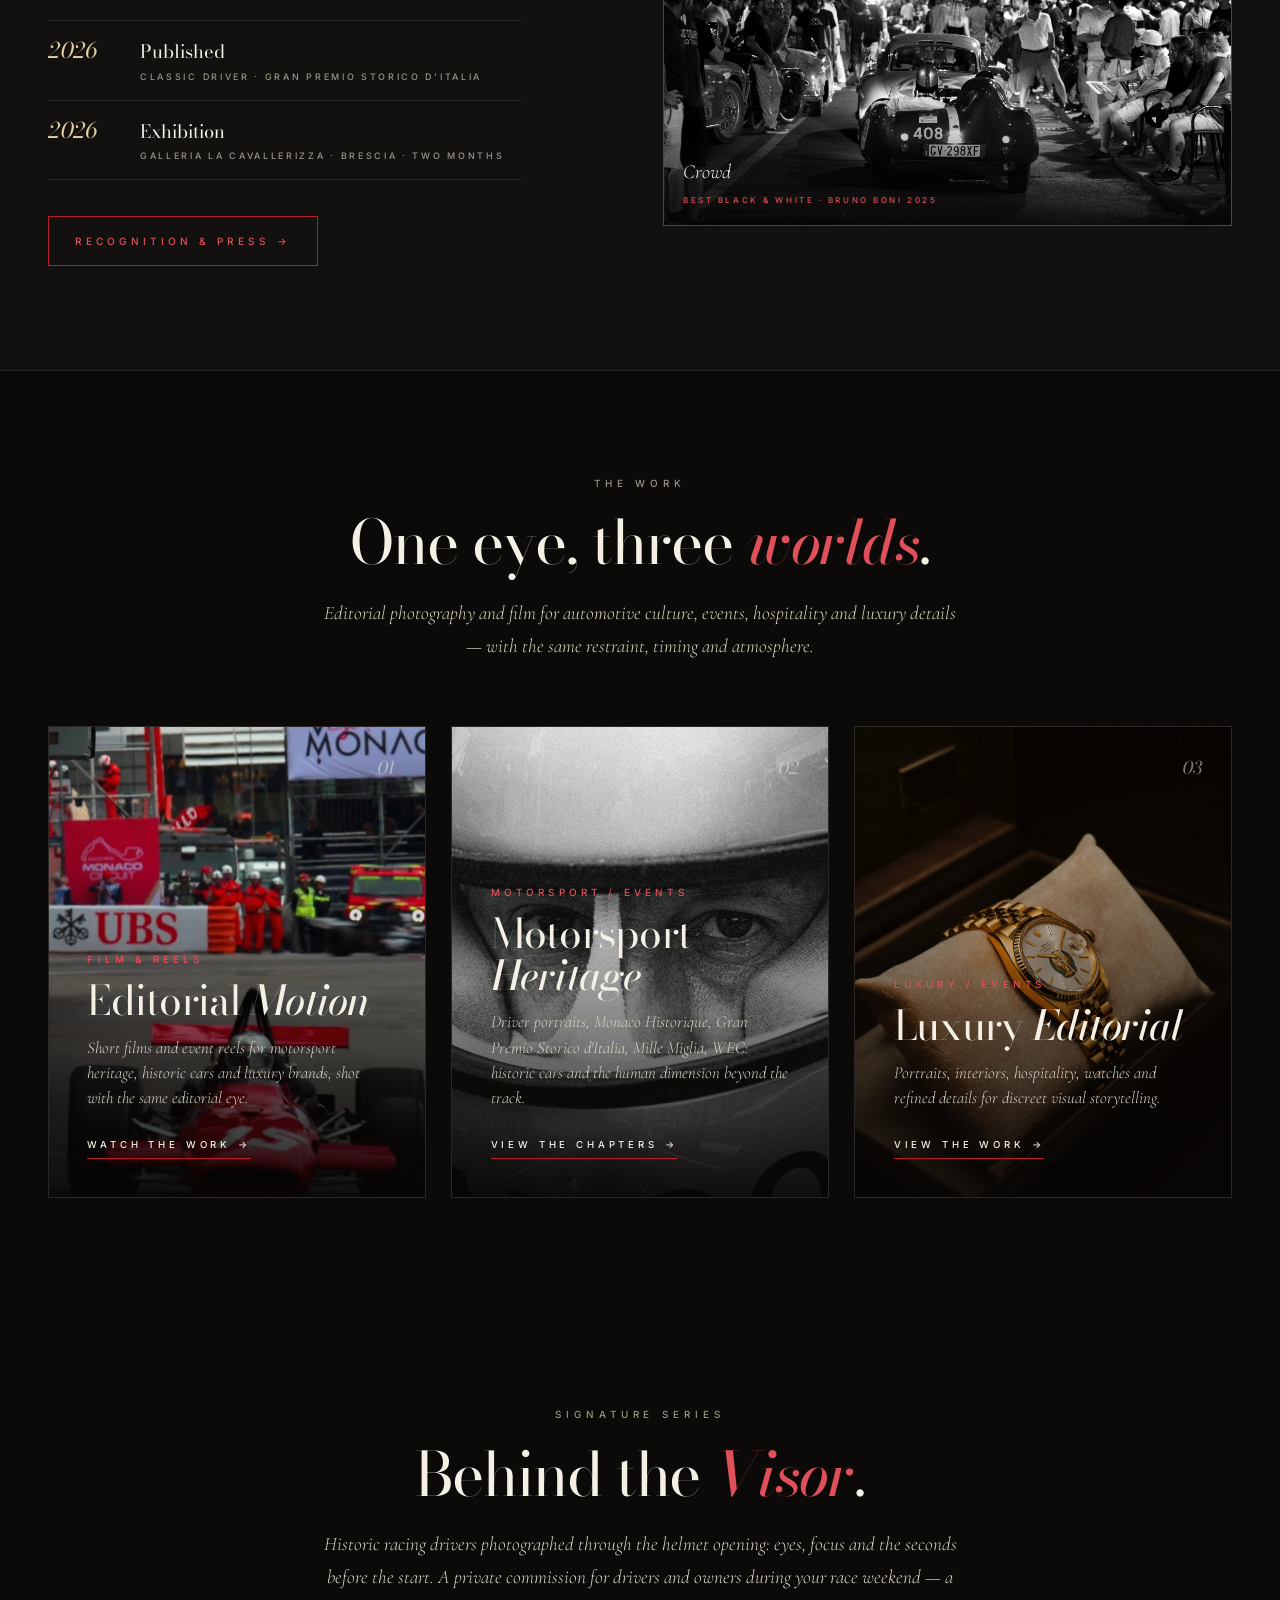
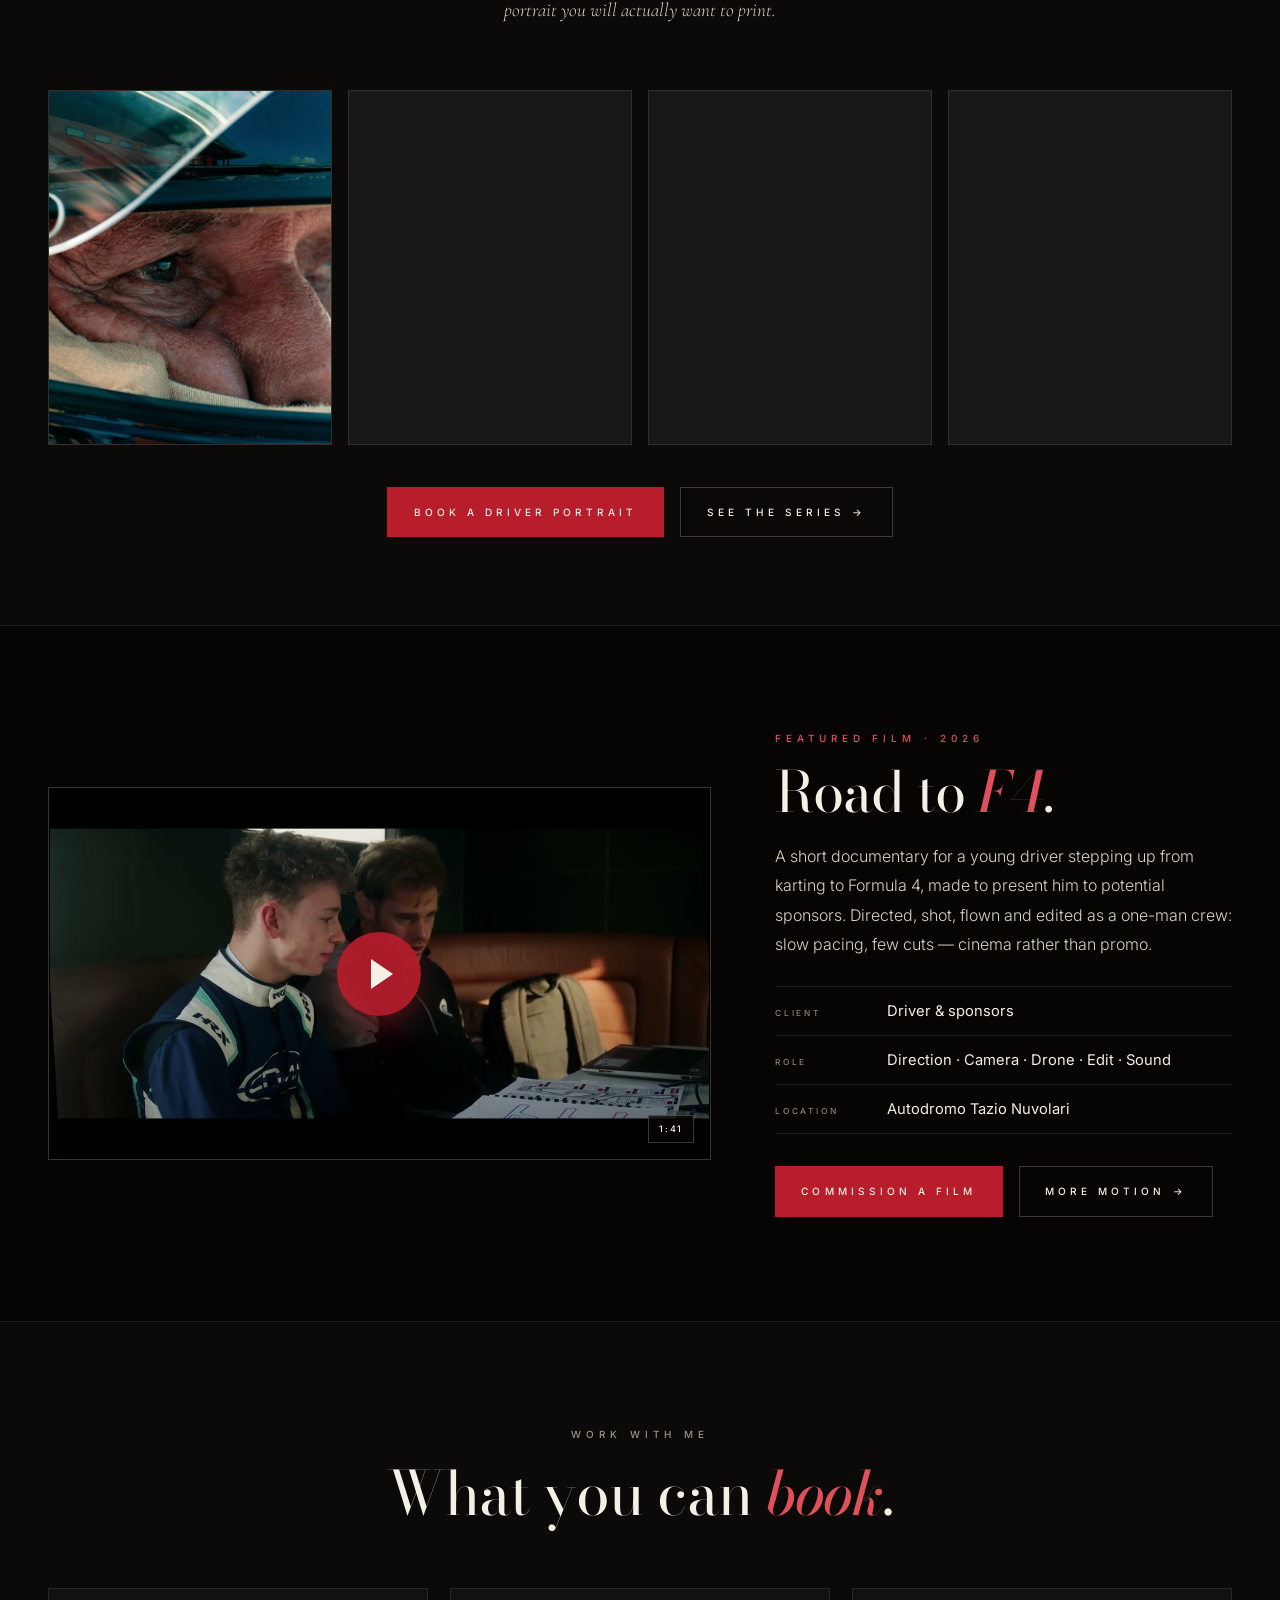
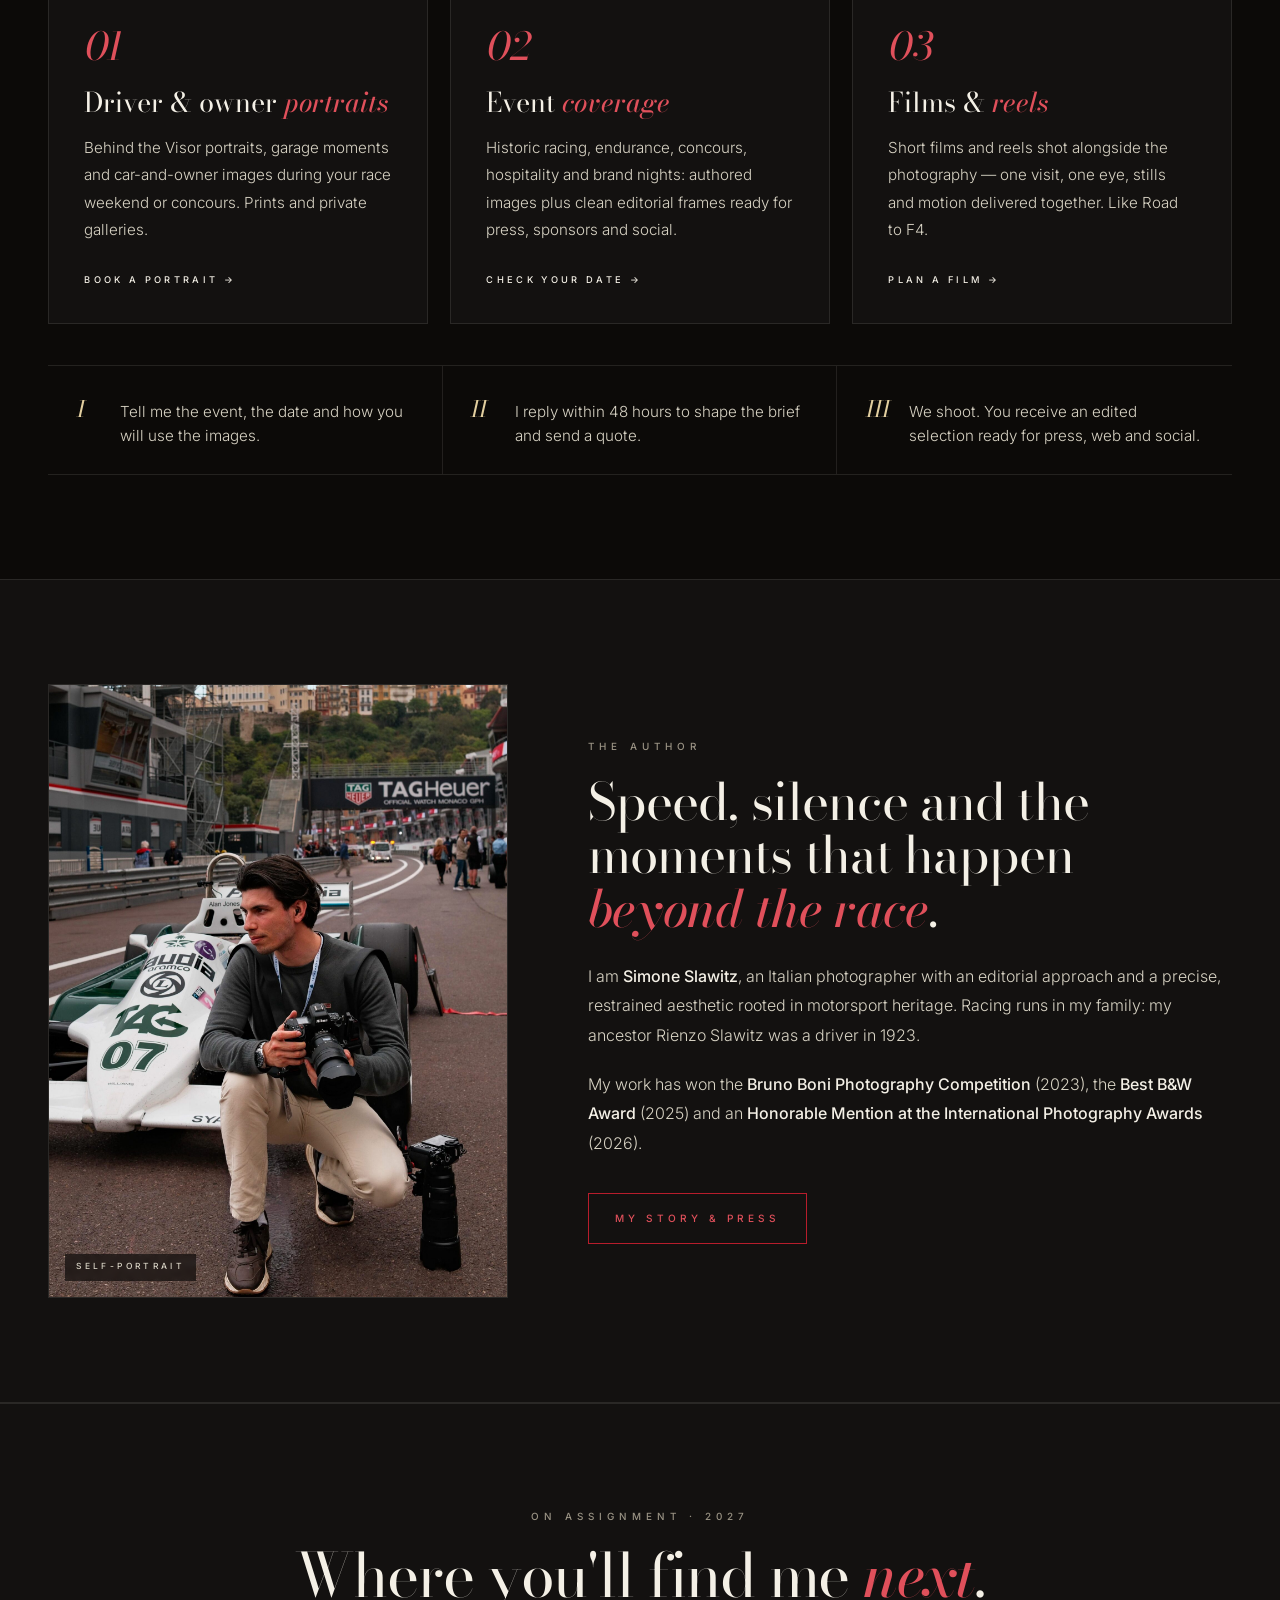
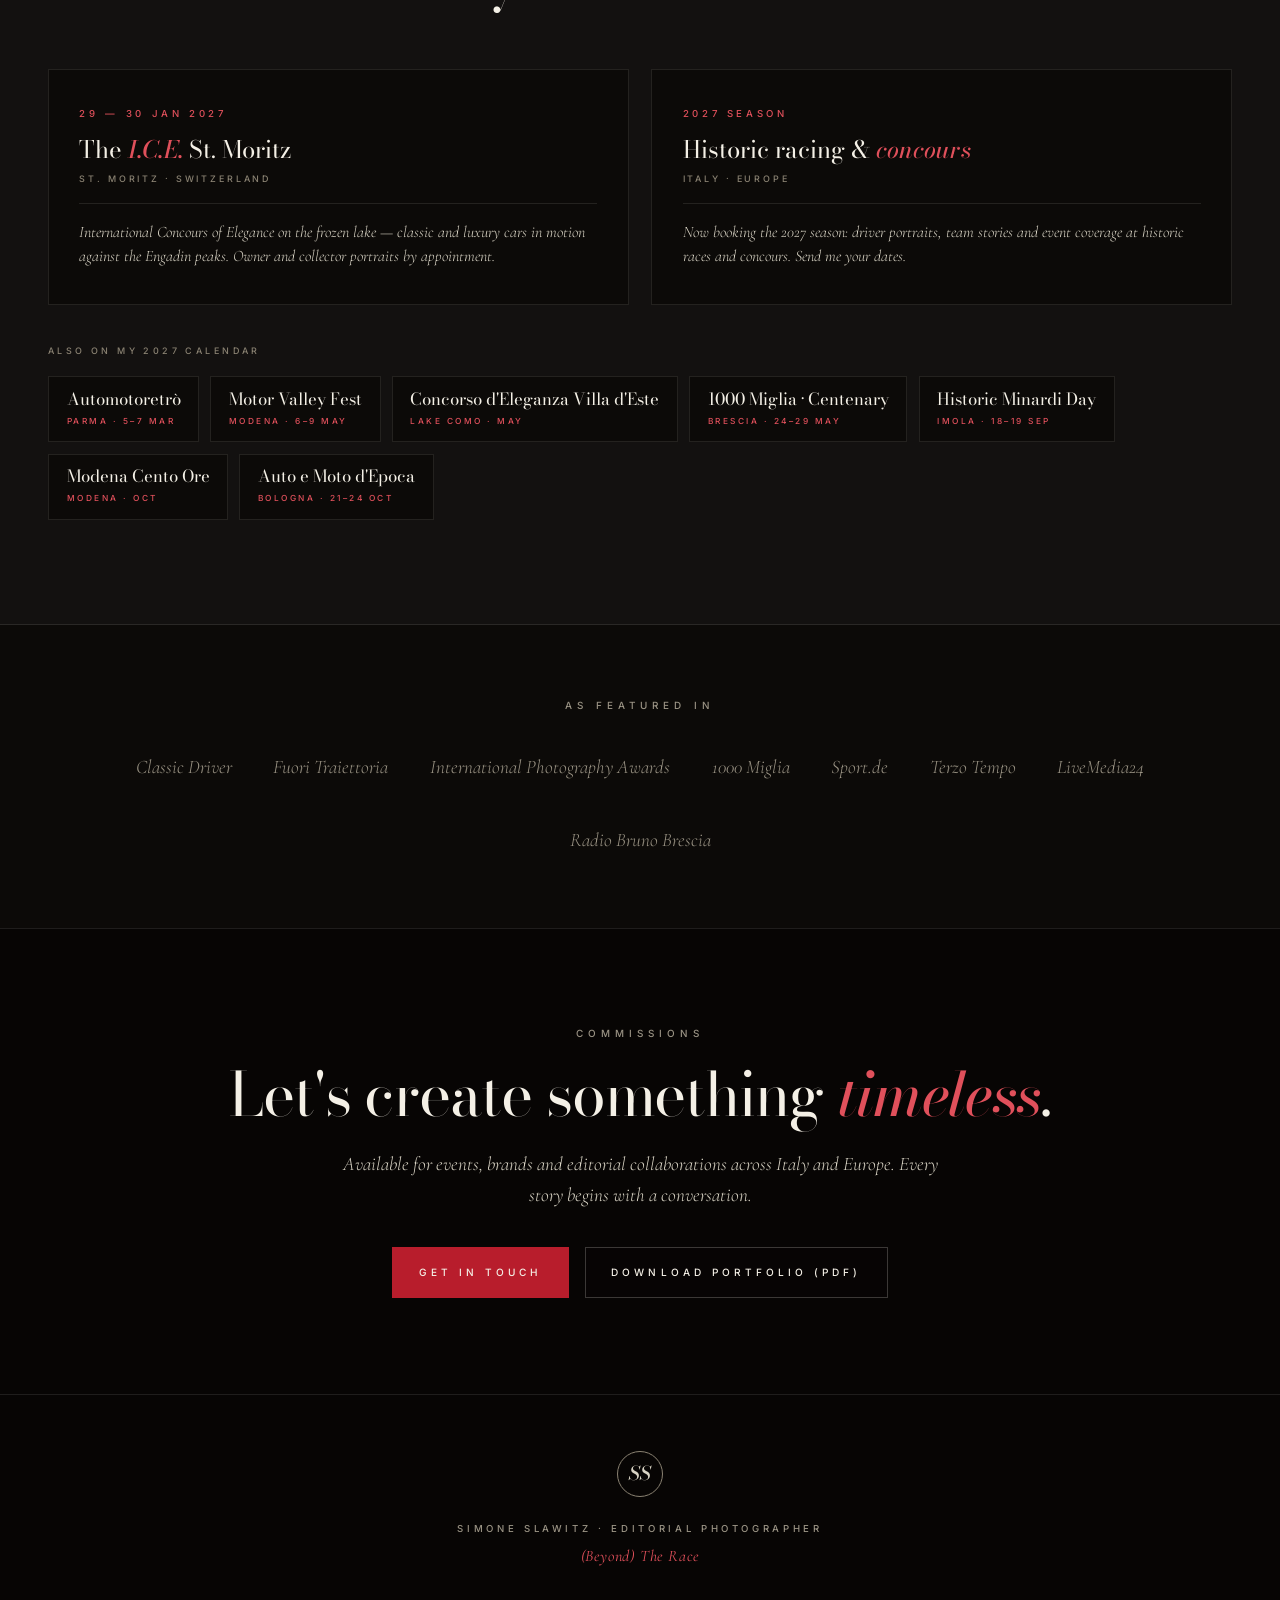
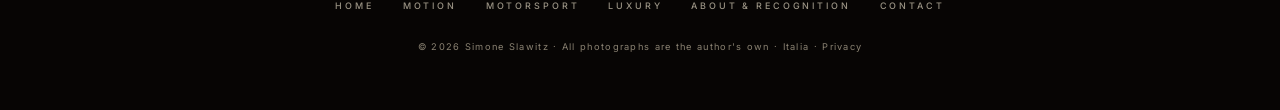
==== commit 1982465b: "Hero: remove service line, refine laurels with hairline dividers and calmer spacing" ====
--- a/index.html
+++ b/index.html
@@ -78,7 +78,7 @@
 <link href="https://fonts.googleapis.com" rel="preconnect"/>
 <link crossorigin="" href="https://fonts.gstatic.com" rel="preconnect"/>
 <link href="https://fonts.googleapis.com/css2?family=Bodoni+Moda:ital,opsz,wght@0,6..96,400;0,6..96,500;1,6..96,400;1,6..96,500&amp;family=Cormorant+Garamond:ital,wght@0,400;1,400;1,500&amp;family=Inter:wght@300;400;500;600&amp;display=swap" rel="stylesheet"/>
-<link rel="stylesheet" href="style.css?v=b9625c5d"/>
+<link rel="stylesheet" href="style.css?v=7a75ed6d"/>
 <link rel="icon" href="favicon.ico" sizes="any"/>
 <link rel="icon" href="favicon-32.png" type="image/png" sizes="32x32"/>
 <link rel="icon" href="favicon-16.png" type="image/png" sizes="16x16"/>
@@ -128,7 +128,6 @@
   <div class="hero-content">
     <h1>Simone <span class="last">Slawitz</span></h1>
     <div class="hero-concept"><span class="paren">(</span>Beyond<span class="paren">)</span> The Race</div>
-    <p class="tagline" data-en="Photo &amp; Film · Motorsport · Luxury · Events" data-it="Foto &amp; Video · Motorsport · Luxury · Eventi">Photo &amp; Film · Motorsport · Luxury · Events</p>
     <div class="hero-laurels">
       <a class="laurel" href="#recognition"><svg class="laurel-svg" viewBox="0 0 22 44" aria-hidden="true"><use href="#laurel"/></svg><span class="laurel-text"><span class="laurel-year">2023</span><span class="laurel-name" data-en="Winner" data-it="Vincitore">Winner</span><span class="laurel-org">Bruno Boni Photo Contest × 1000 Miglia</span></span><svg class="laurel-svg flip" viewBox="0 0 22 44" aria-hidden="true"><use href="#laurel"/></svg></a>
       <a class="laurel" href="#recognition"><svg class="laurel-svg" viewBox="0 0 22 44" aria-hidden="true"><use href="#laurel"/></svg><span class="laurel-text"><span class="laurel-year">2025</span><span class="laurel-name" data-en="Best Black &amp; White" data-it="Miglior Bianco e Nero">Best Black &amp; White</span><span class="laurel-org">Bruno Boni Photo Contest × 1000 Miglia</span></span><svg class="laurel-svg flip" viewBox="0 0 22 44" aria-hidden="true"><use href="#laurel"/></svg></a>
--- a/style.css
+++ b/style.css
@@ -948,17 +948,18 @@
 /* hero laurels */
 .hero-laurels{
   display:flex;justify-content:center;align-items:center;flex-wrap:wrap;
-  gap:.6rem 2.2rem;margin:-1.4rem auto 2.6rem;
-}
-.laurel{display:flex;align-items:center;gap:.45rem;color:var(--fg)}
+  gap:.6rem 0;margin:2.2rem auto 2.8rem;
+}
+.laurel{display:flex;align-items:center;gap:.7rem;color:var(--fg);padding:0 2.4rem;position:relative}
+.laurel+.laurel::before{content:"";position:absolute;left:0;top:50%;height:2.6rem;transform:translateY(-50%);width:1px;background:linear-gradient(transparent,rgba(201,169,106,.45),transparent)}
 .laurel:hover{opacity:1}
 .laurel:hover .laurel-name{color:var(--fg)}
-.laurel-svg{width:18px;height:36px;color:#c9a96a;flex-shrink:0;opacity:.9}
+.laurel-svg{width:16px;height:32px;color:#c9a96a;flex-shrink:0;opacity:.7}
 .laurel-svg.flip{transform:scaleX(-1)}
 .laurel-text{display:flex;flex-direction:column;align-items:center;line-height:1.15;text-shadow:0 2px 10px rgba(0,0,0,.6)}
-.laurel-year{font-family:var(--serif);font-style:italic;font-size:1.25rem;color:#e3cf9f}
+.laurel-year{font-family:var(--serif);font-style:italic;font-size:1.45rem;color:#e3cf9f;letter-spacing:.02em}
 .laurel-name{
-  font-family:var(--sans);font-weight:500;font-size:.56rem;letter-spacing:.24em;
+  font-family:var(--sans);font-weight:500;font-size:.54rem;letter-spacing:.3em;margin-top:.1rem;
   text-transform:uppercase;color:var(--fg);white-space:nowrap;transition:color .3s;
 }
 .laurel-org{
@@ -1154,7 +1155,8 @@
   .visor-strip{grid-template-columns:repeat(2,1fr)}
 }
 @media(max-width:920px){
-  .hero-laurels{gap:.8rem 1.4rem;margin:-1rem auto 2rem}
+  .hero-laurels{gap:.8rem 0;margin:1.6rem auto 2rem}
+  .laurel{padding:0 1.2rem}
   .laurel-name{font-size:.46rem;letter-spacing:.2em}
   .laurel-org{font-size:.8rem}
   .offer-grid{grid-template-columns:1fr}
@@ -1165,7 +1167,9 @@
   .award-frame:nth-child(1),.award-frame:nth-child(2){margin:0}
 }
 @media(max-width:600px){
-  .hero-laurels{flex-direction:column;gap:.9rem}
+  .hero-laurels{flex-direction:column;gap:1.1rem}
+  .laurel{padding:0}
+  .laurel+.laurel::before{display:none}
   .laurel-org{white-space:normal;text-align:center;font-size:.78rem}
   .recognition-images{gap:.7rem}
   .award-cap{padding:2rem .8rem .8rem}
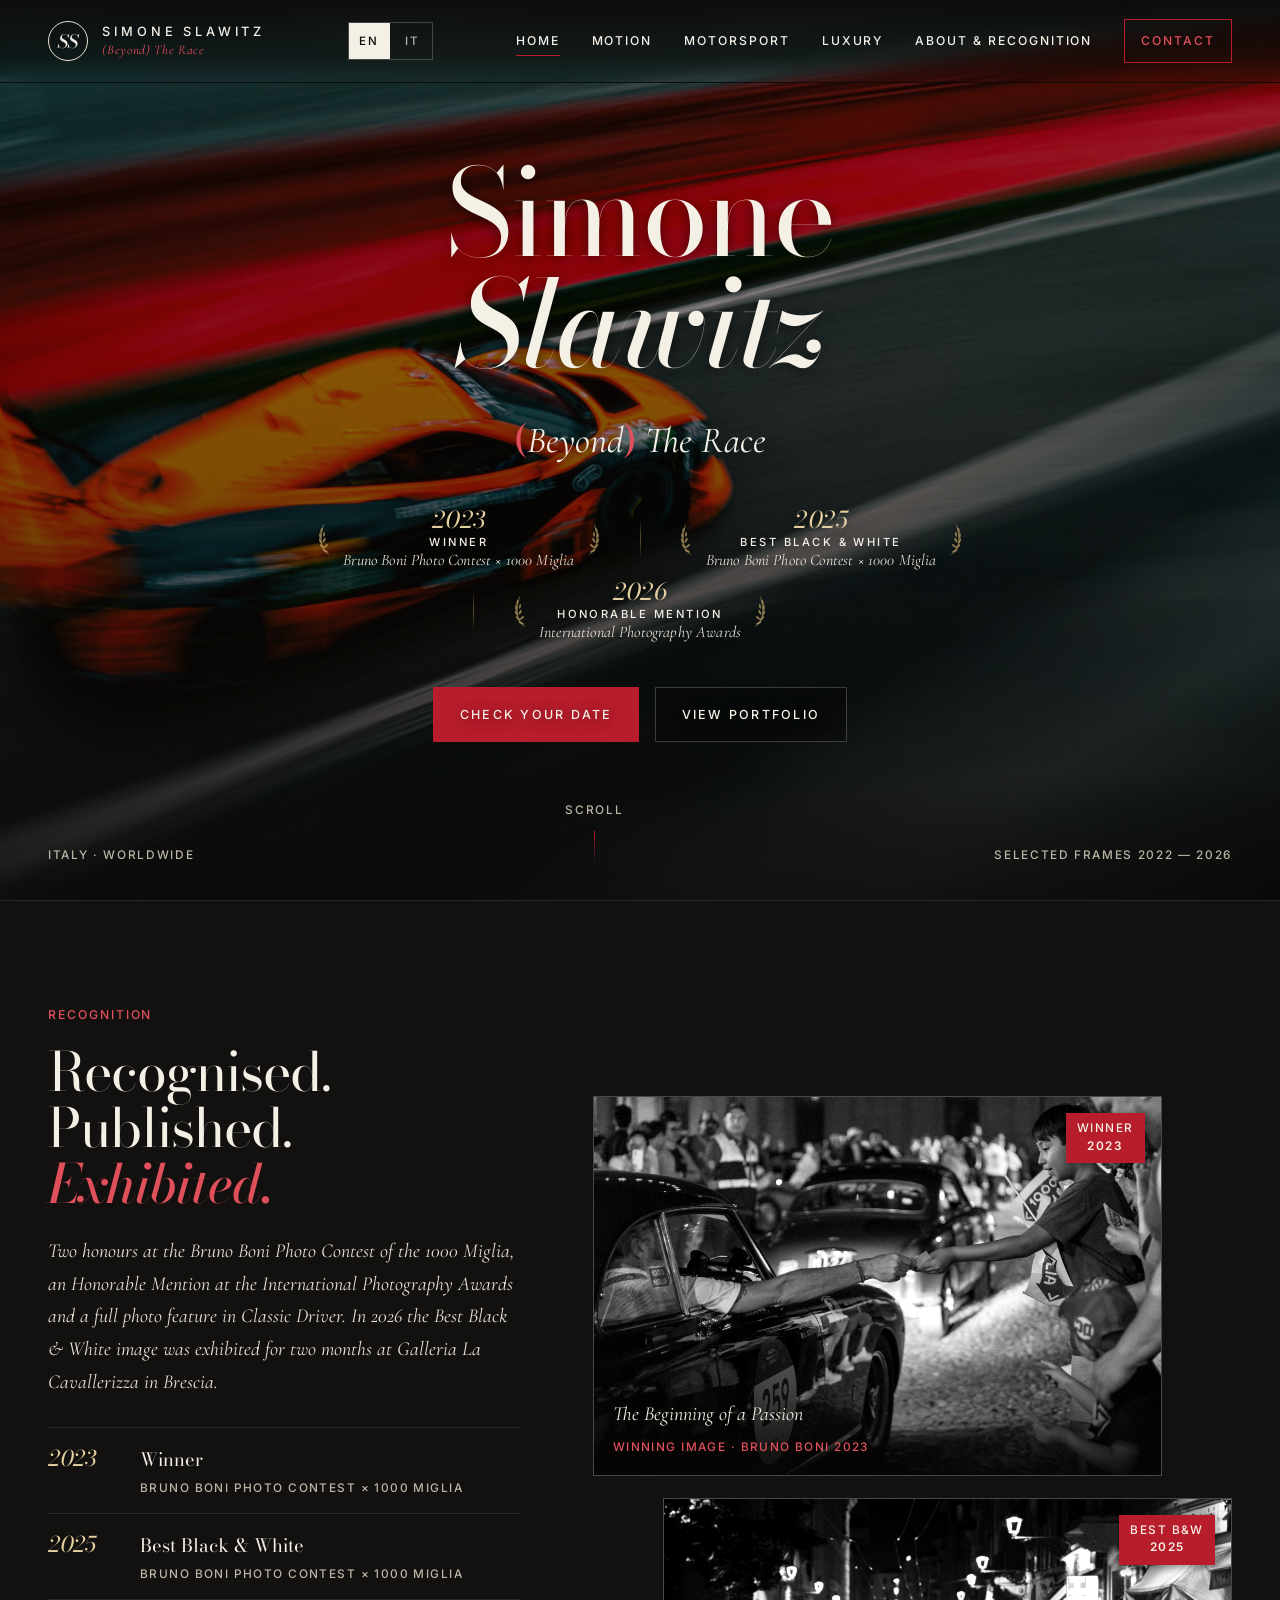
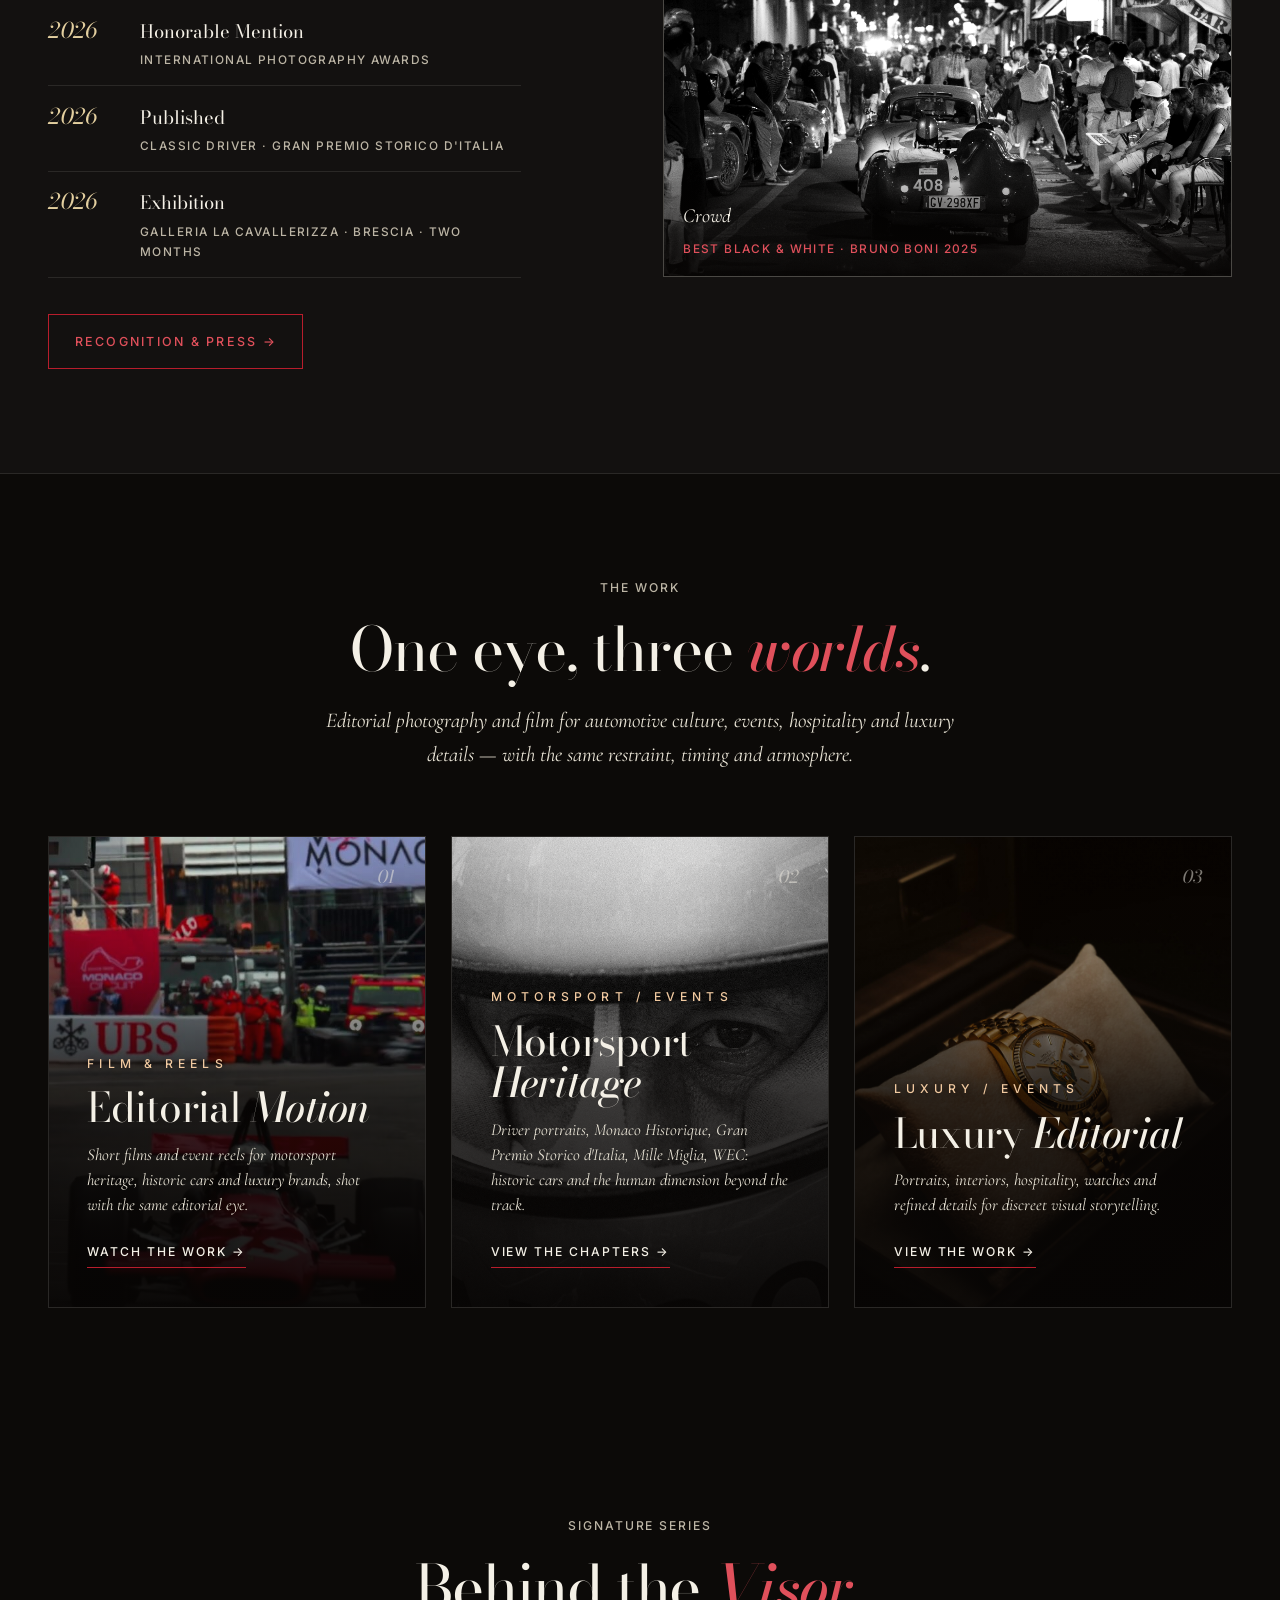
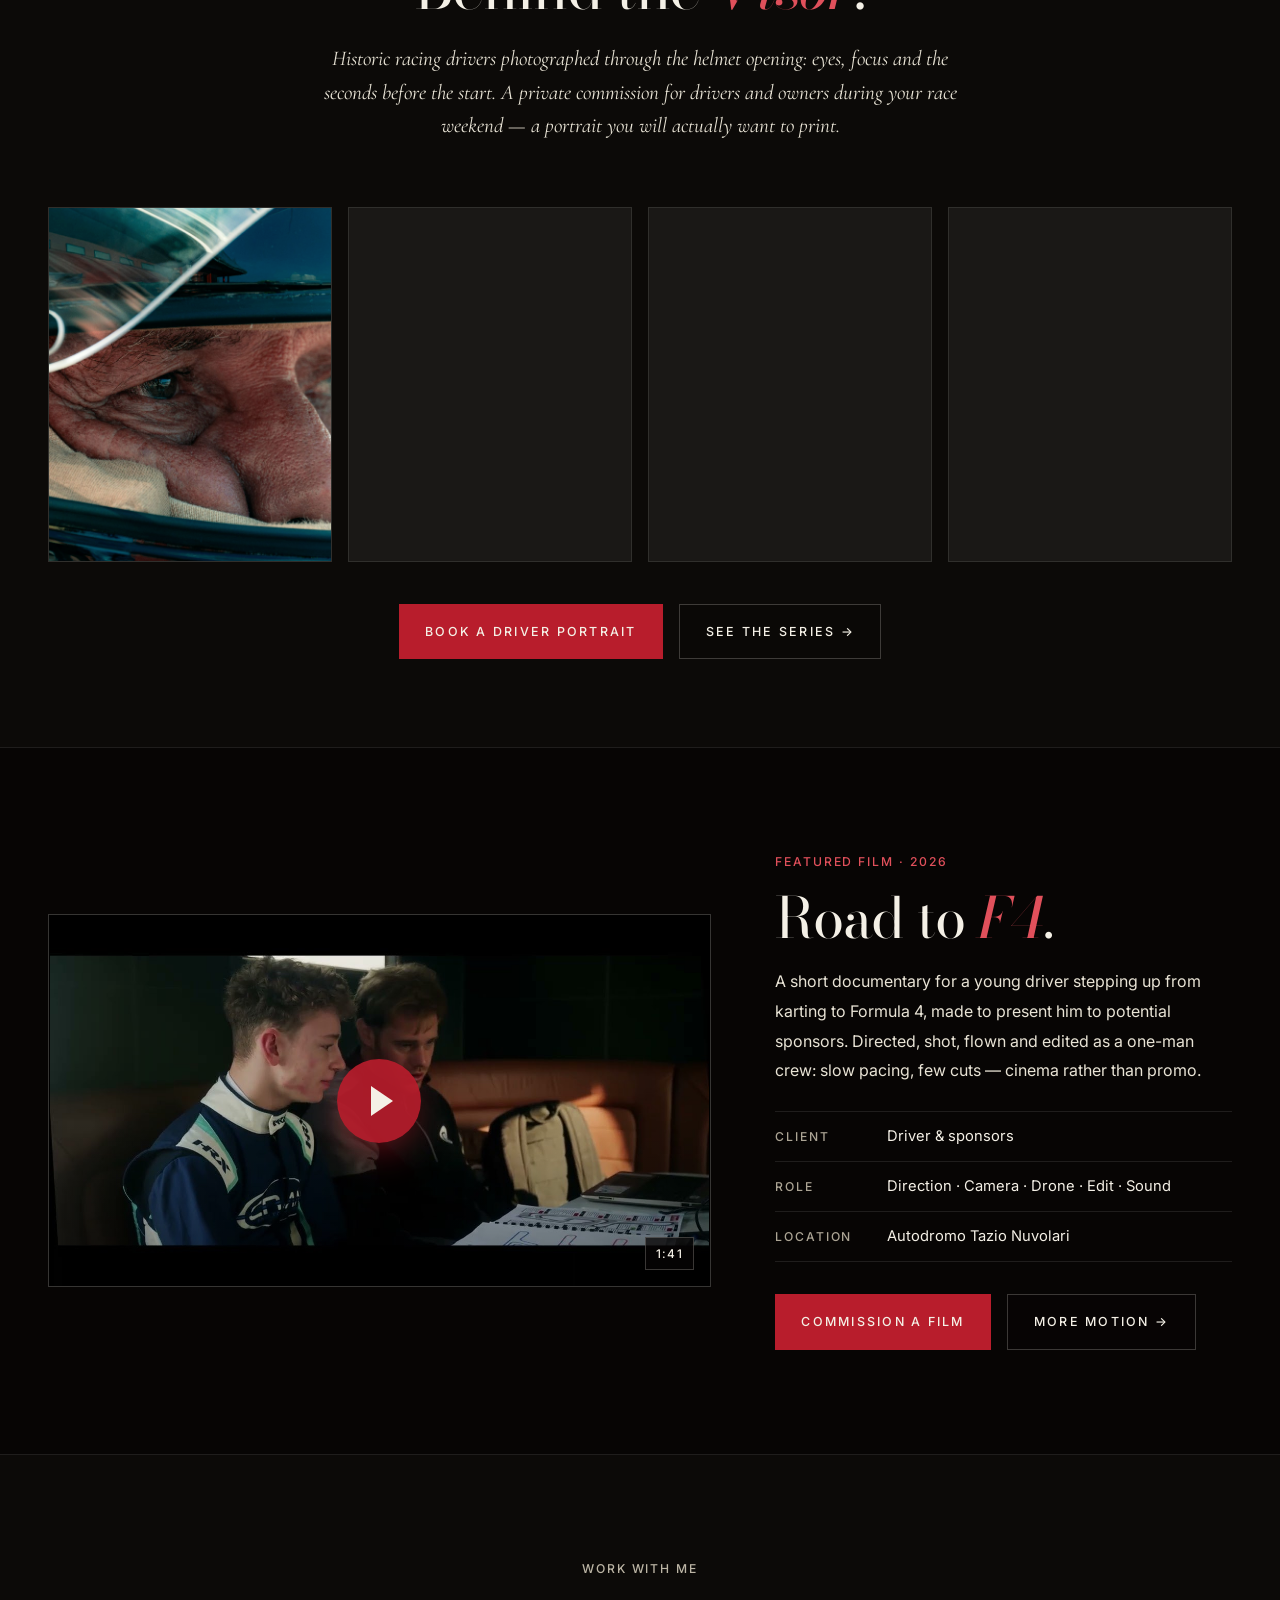
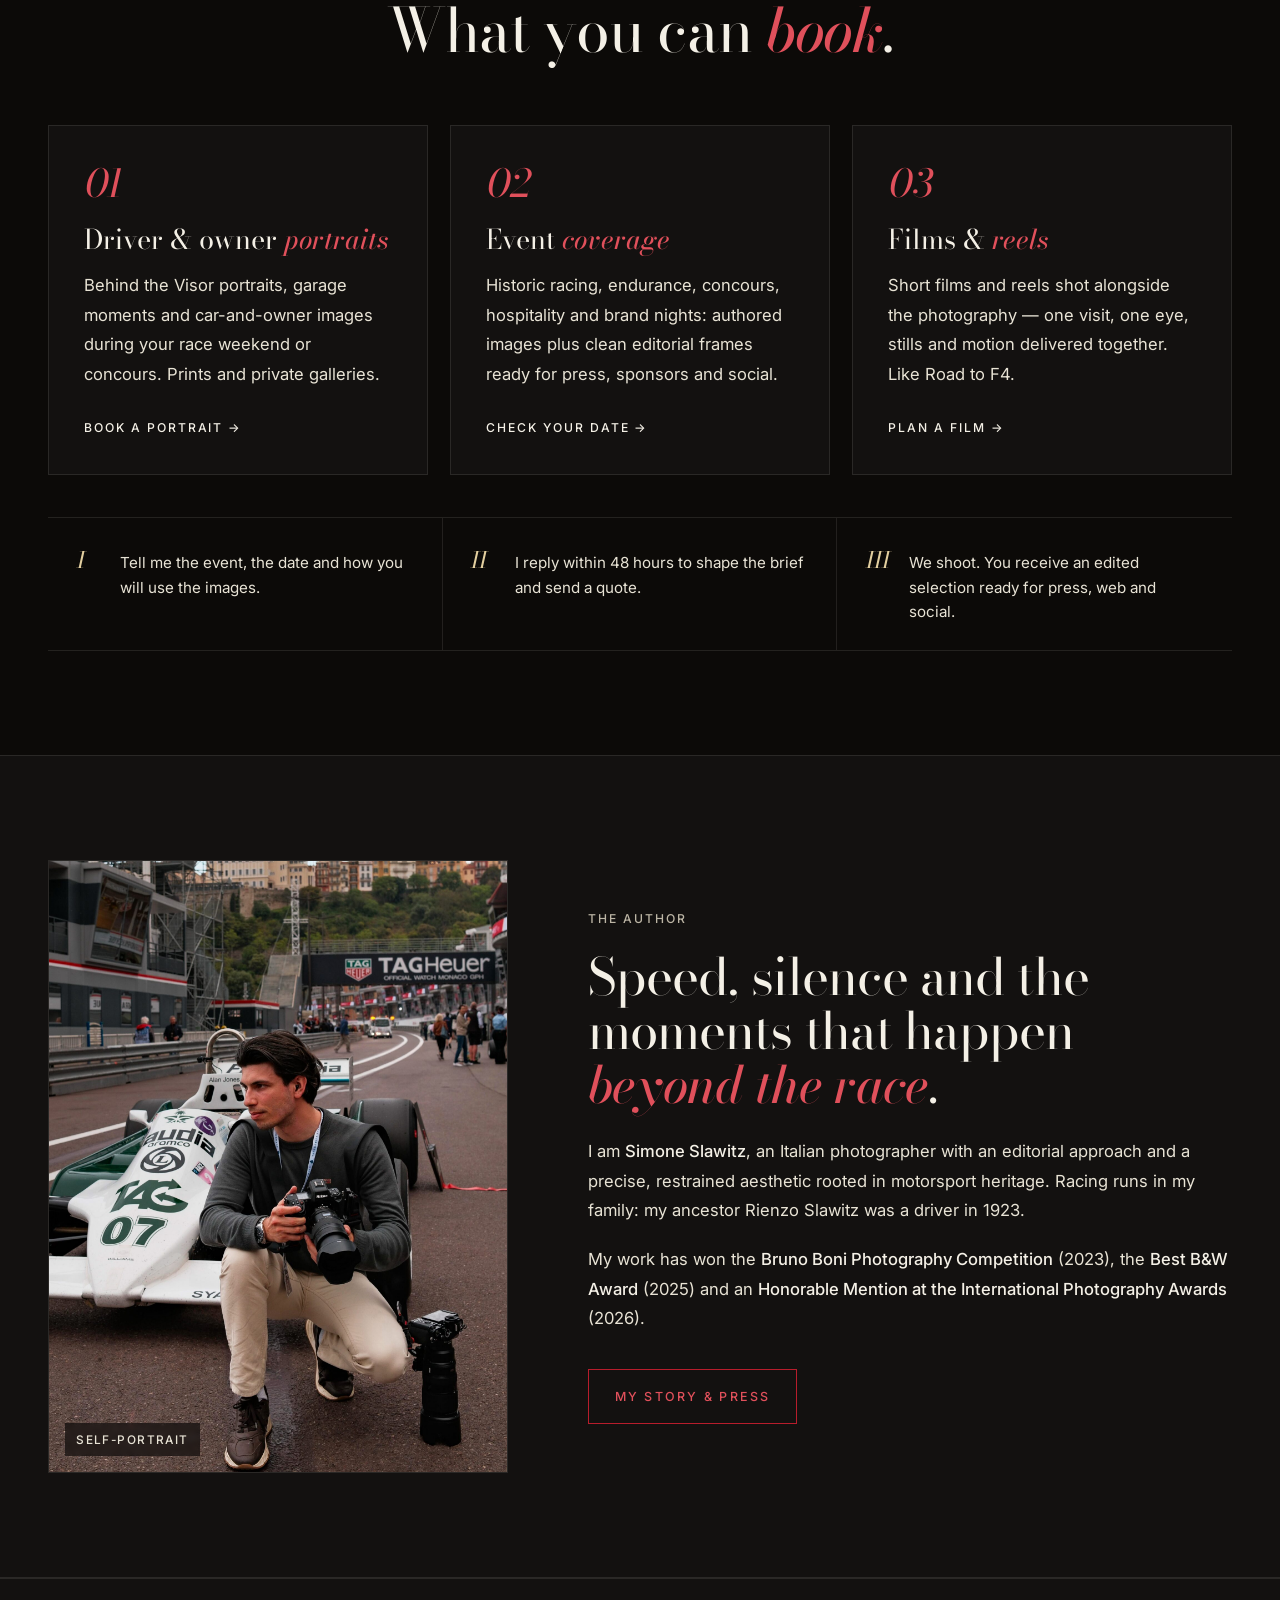
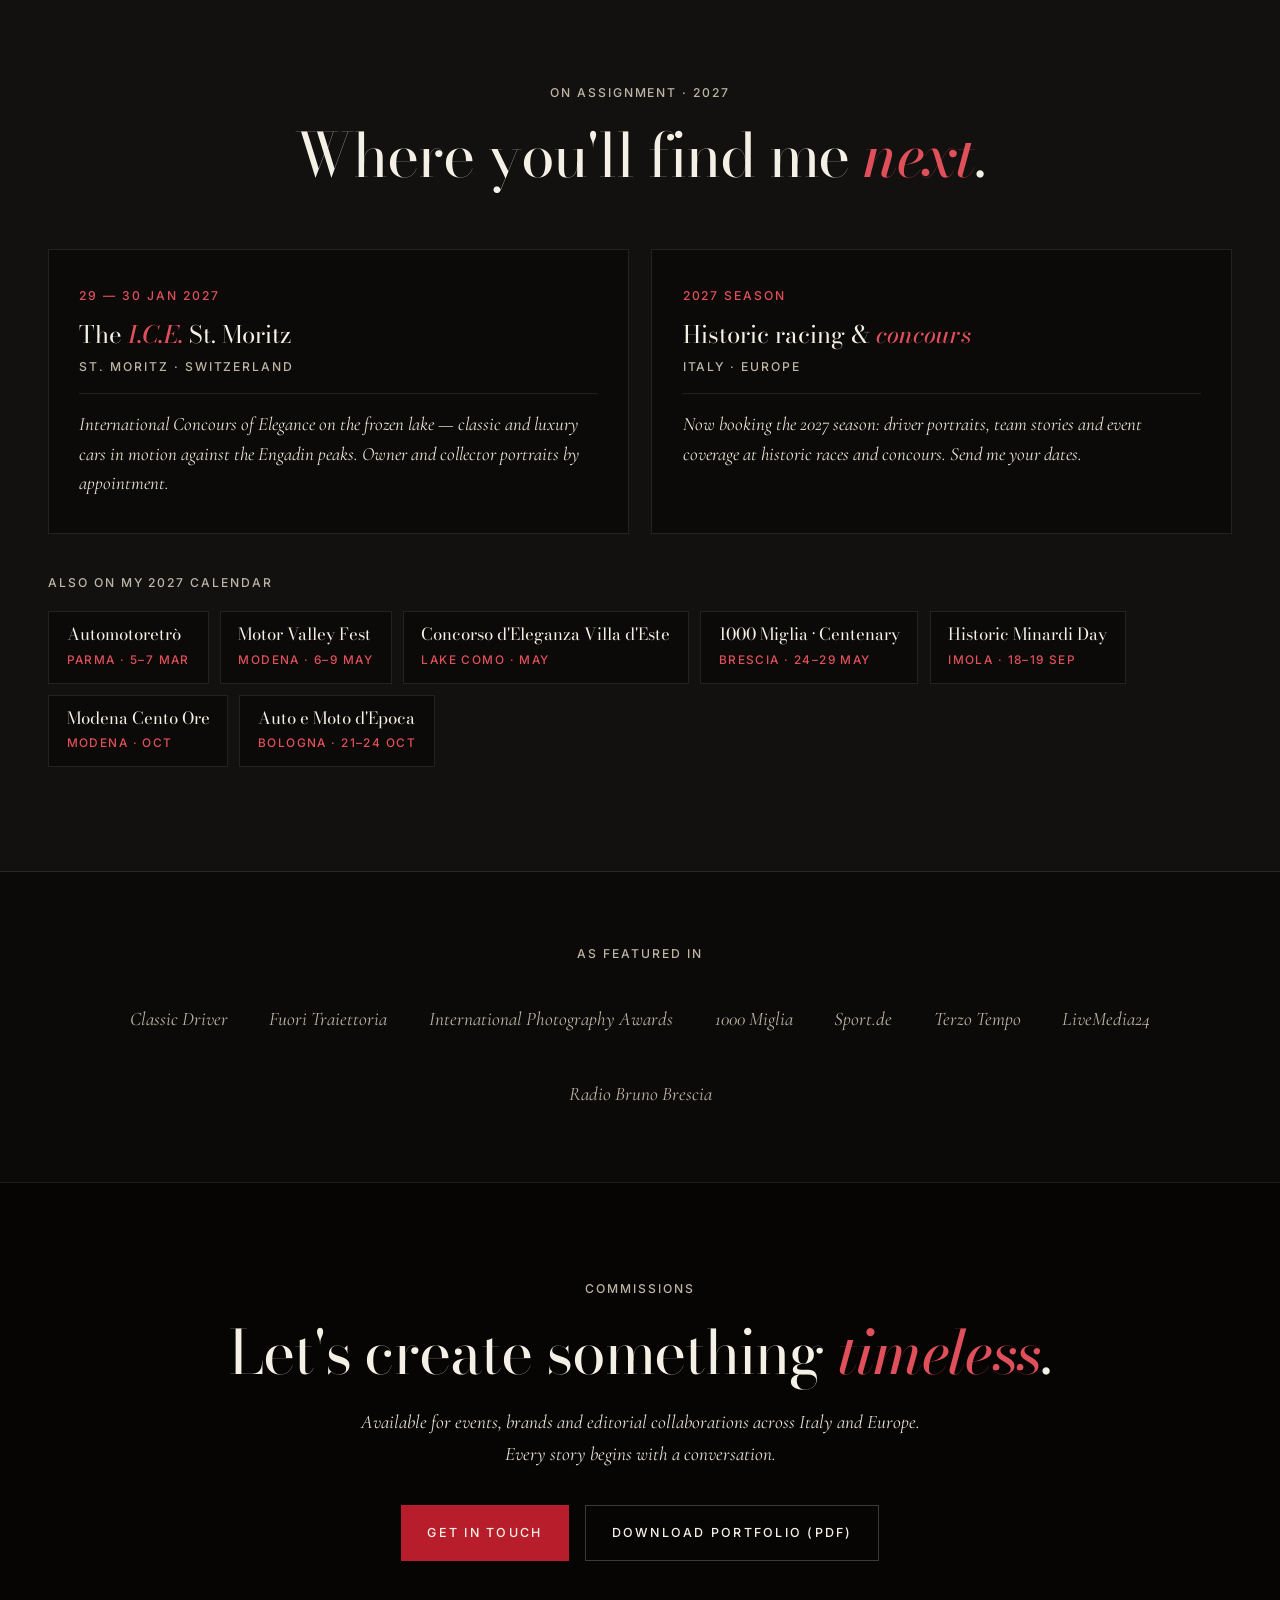
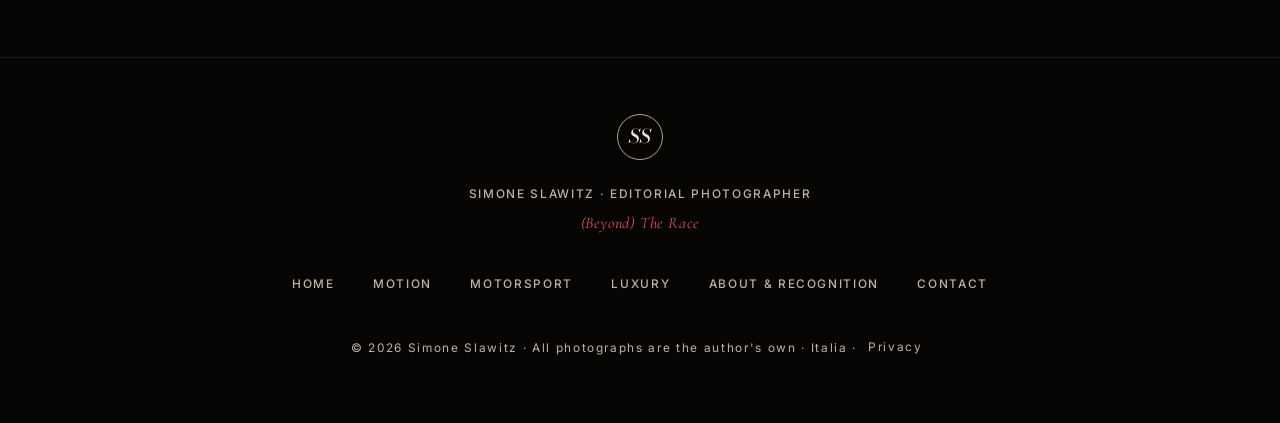
==== commit deadcc33: "Readability pass: 12px label floor, heavier body text, brighter muted greys, larger serif italics, 4" ====
--- a/index.html
+++ b/index.html
@@ -78,7 +78,7 @@
 <link href="https://fonts.googleapis.com" rel="preconnect"/>
 <link crossorigin="" href="https://fonts.gstatic.com" rel="preconnect"/>
 <link href="https://fonts.googleapis.com/css2?family=Bodoni+Moda:ital,opsz,wght@0,6..96,400;0,6..96,500;1,6..96,400;1,6..96,500&amp;family=Cormorant+Garamond:ital,wght@0,400;1,400;1,500&amp;family=Inter:wght@300;400;500;600&amp;display=swap" rel="stylesheet"/>
-<link rel="stylesheet" href="style.css?v=7a75ed6d"/>
+<link rel="stylesheet" href="style.css?v=bc1e0edf"/>
 <link rel="icon" href="favicon.ico" sizes="any"/>
 <link rel="icon" href="favicon-32.png" type="image/png" sizes="32x32"/>
 <link rel="icon" href="favicon-16.png" type="image/png" sizes="16x16"/>
--- a/style.css
+++ b/style.css
@@ -1209,3 +1209,83 @@
 .film-play:focus-visible{outline:2px solid var(--rosso-text);outline-offset:-6px}
 .film-play:hover .yt-play{transform:scale(1.08);background:var(--rosso)}
 .film-player.playing .film-play,.film-player.playing .yt-dur{display:none}
+
+/* ============================================================
+   Readability pass · 2026-11
+   Floor for micro labels, heavier body weight, brighter muted
+   greys, bigger Cormorant, 44px touch targets.
+   ============================================================ */
+:root{
+  --fg-soft:#e8e3d5;
+  --fg-dim:#bcb5a5;
+  --fg-muted:#aca595;
+}
+body{font-weight:400;line-height:1.7;text-rendering:optimizeLegibility}
+p,li{font-weight:400}
+.section-desc,.recognition-lead,.lead,.upcoming-note,.press-feature-desc,.event-quote span:first-child,.split-text p{font-weight:400}
+
+/* body copy */
+.event-info p,.split-text p,.service-card p,.offer-grid p,.process p,.film-brief p,.contact-direct p,.prose p,.prose li{
+  font-size:1.04rem;line-height:1.78;
+}
+.event-info p{max-width:62ch}
+/* Cormorant reads small: lift it */
+.section-desc,.lead{font-size:1.32rem;line-height:1.6}
+.recognition-lead{font-size:1.24rem;line-height:1.65}
+.upcoming-note{font-size:1.18rem;line-height:1.55}
+.laurel-org{font-size:1rem;color:var(--fg-soft)}
+.event-quote span:first-child{font-size:1.3rem;line-height:1.5}
+
+/* micro labels: nothing under 12px, calmer tracking */
+.kicker,.event-chapter,.event-loc,.service-kicker,.form-eyebrow,.contact-direct .lbl,.contact-form label,
+.upcoming-date,.upcoming-loc,.upcoming-tags-label,.press-feature-eyebrow,.press-stat-label,.press-year,.press-tag,
+.direction-link,.offer-link,.service-strip span,.quote-attr,.event-quote-attr,.social-platform,.study-tag,.study-meta,
+.motion-field .motion-kicker,.film-facts span,.trust-line,.carousel-counter,.press-feature-link,.seal-meta{
+  font-size:.76rem;letter-spacing:.16em;
+}
+.figcap-meta,.archive-no,.award-ribbon,.award-ribbon strong,.upcoming-tag-meta,.aw-org,.award-cap span,.yt-dur,
+.gallery-lightbox-meta,.gallery-lightbox-count,.split-image .plate,.study-hint,.service-list li{
+  font-size:.74rem;letter-spacing:.12em;
+}
+.laurel-name{font-size:.68rem;letter-spacing:.22em}
+.hero-meta,.hero-meta span,.colophon-fineprint,.footer-nav,.colophon-text{font-size:.74rem;letter-spacing:.14em}
+.nav-links a,.nav-links{font-size:.76rem;letter-spacing:.16em}
+.brand-name{font-size:.8rem}.brand-name small{font-size:.82rem}
+.btn,.form-submit{font-size:.78rem;letter-spacing:.18em}
+.lang-switch button{font-size:.72rem}
+.upcoming-tag-name{font-size:1.05rem}
+.contact-form input,.contact-form select,.contact-form textarea{font-size:1rem}
+
+/* colours that carried info but were too dim */
+.upcoming-loc,.upcoming-tags-label,.event-loc,.colophon-fineprint,.aw-org,.hero-meta,.footer-nav a{color:var(--fg-dim)}
+
+/* touch + focus */
+.btn,.form-submit,.nav-cta{min-height:44px;display:inline-flex;align-items:center;justify-content:center}
+.footer-nav a{padding:.5rem .3rem}
+:focus-visible{outline:2px solid #e3cf9f;outline-offset:3px;border-radius:2px}
+
+@media(max-width:920px){
+  .laurel-name{font-size:.64rem;letter-spacing:.18em}
+  .laurel-org{font-size:.95rem}
+  .section-desc,.lead{font-size:1.22rem}
+  .event-info p,.split-text p{font-size:1.02rem}
+}
+@media(max-width:600px){
+  .kicker,.event-chapter,.upcoming-date{letter-spacing:.14em}
+  .hero-meta span{font-size:.7rem}
+}
+.lang-switch button{min-height:36px;min-width:40px}
+.nav-toggle{min-width:44px;min-height:44px}
+.colophon-fineprint a{display:inline-block;padding:.6rem .4rem}
+.hero-meta,.hero-meta span{font-size:.74rem}
+.laurel-name{font-size:.7rem}
+@media(max-width:920px){
+  nav{gap:.7rem}
+  .brand{gap:.6rem;min-width:0}
+  .brand-name{font-size:.66rem;letter-spacing:.2em}
+  .brand-name small{font-size:.74rem}
+  .monogram{width:36px;height:36px}
+  .nav-toggle{min-width:40px;padding:0;margin-right:-.4rem}
+}
+.direction-shade{background:linear-gradient(180deg,rgba(12,10,8,.1) 20%,rgba(7,5,4,.78) 55%,rgba(7,5,4,.95) 100%)}
+.direction-content .kicker{color:#f0c9a0;text-shadow:0 1px 8px rgba(0,0,0,.7)}
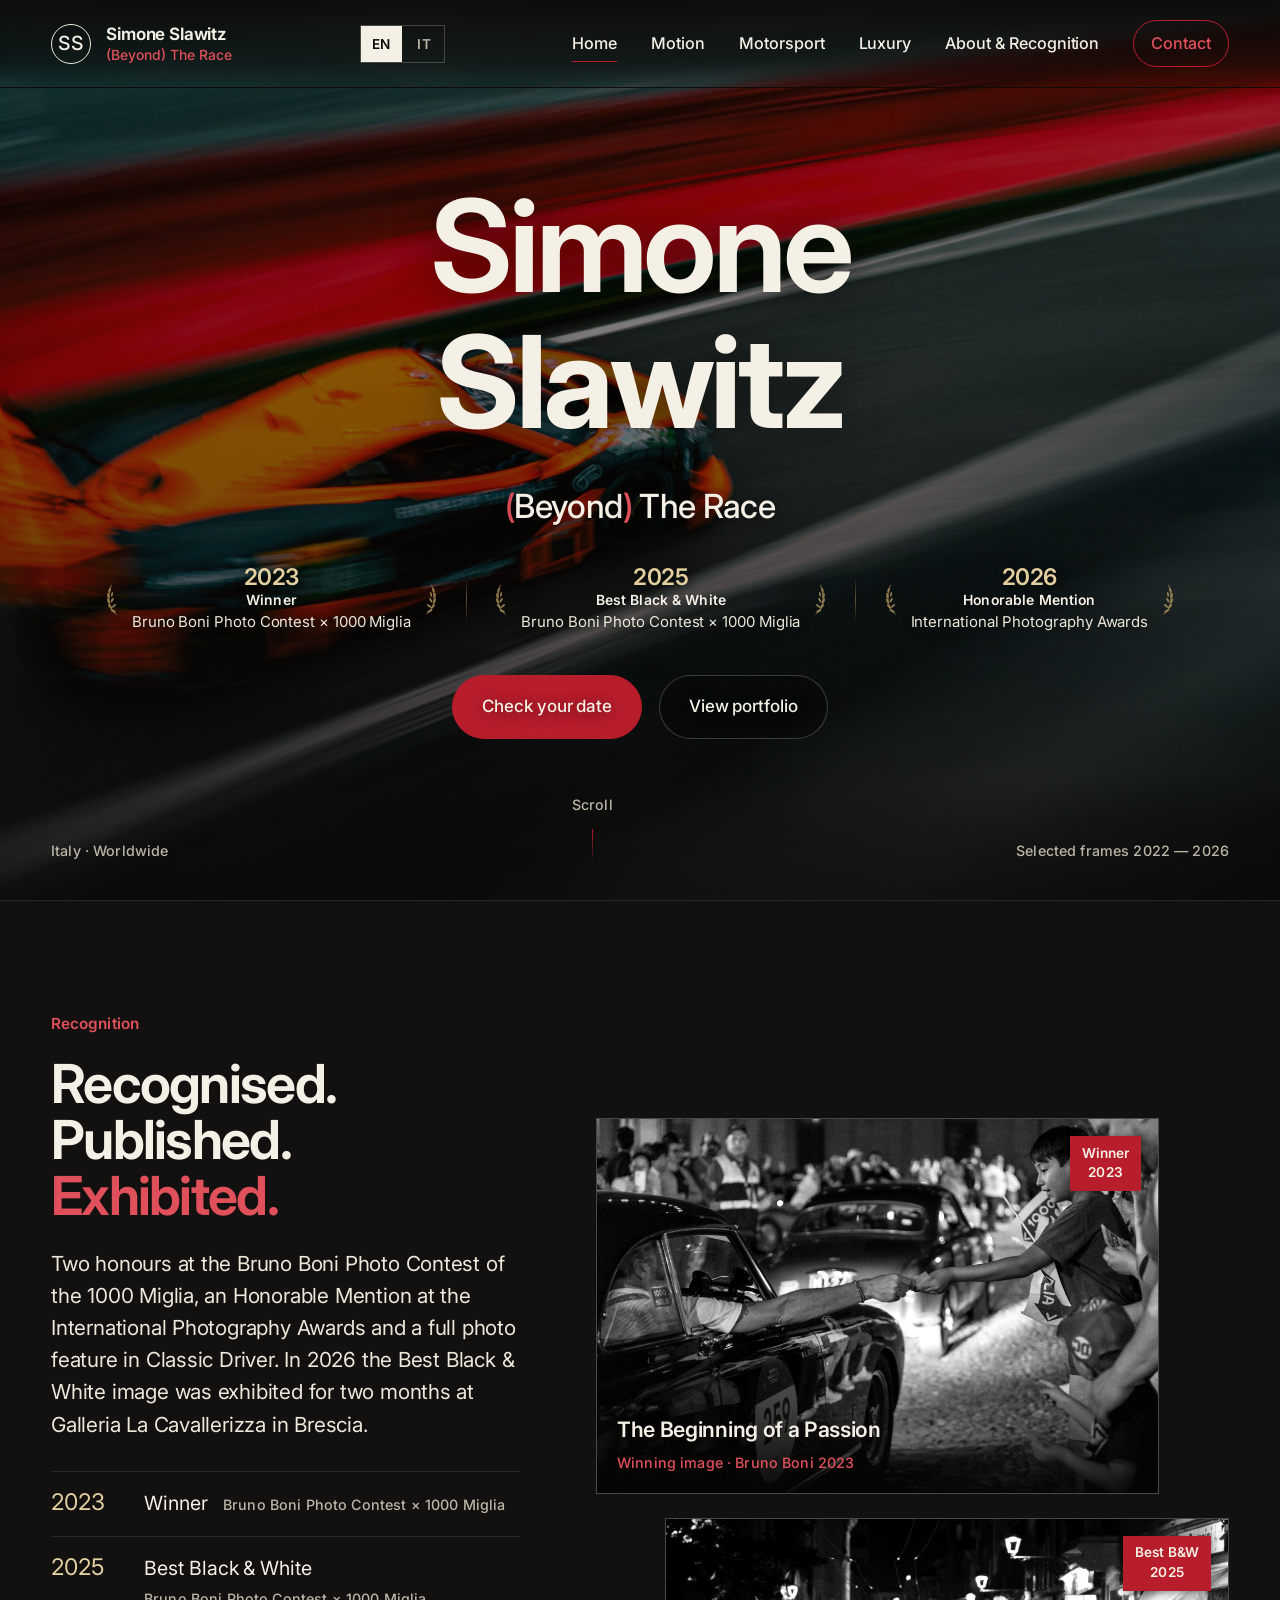
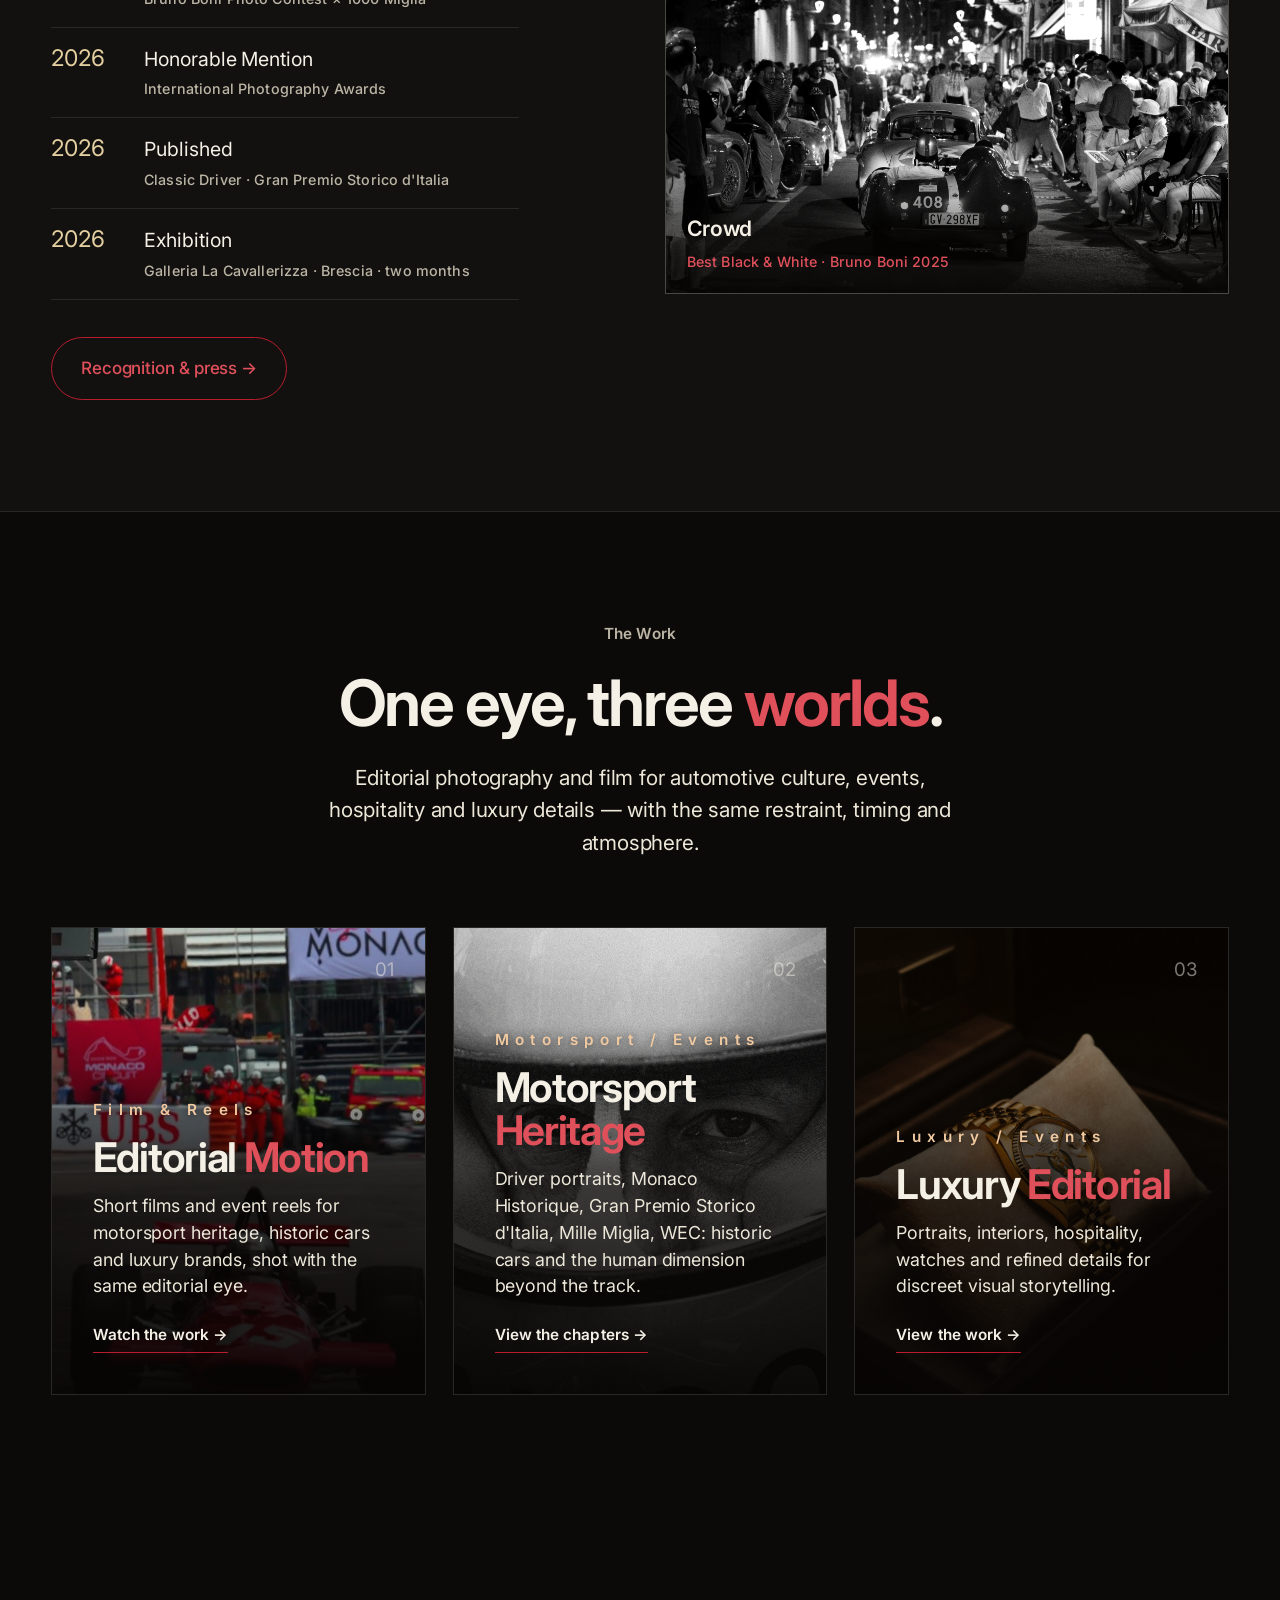
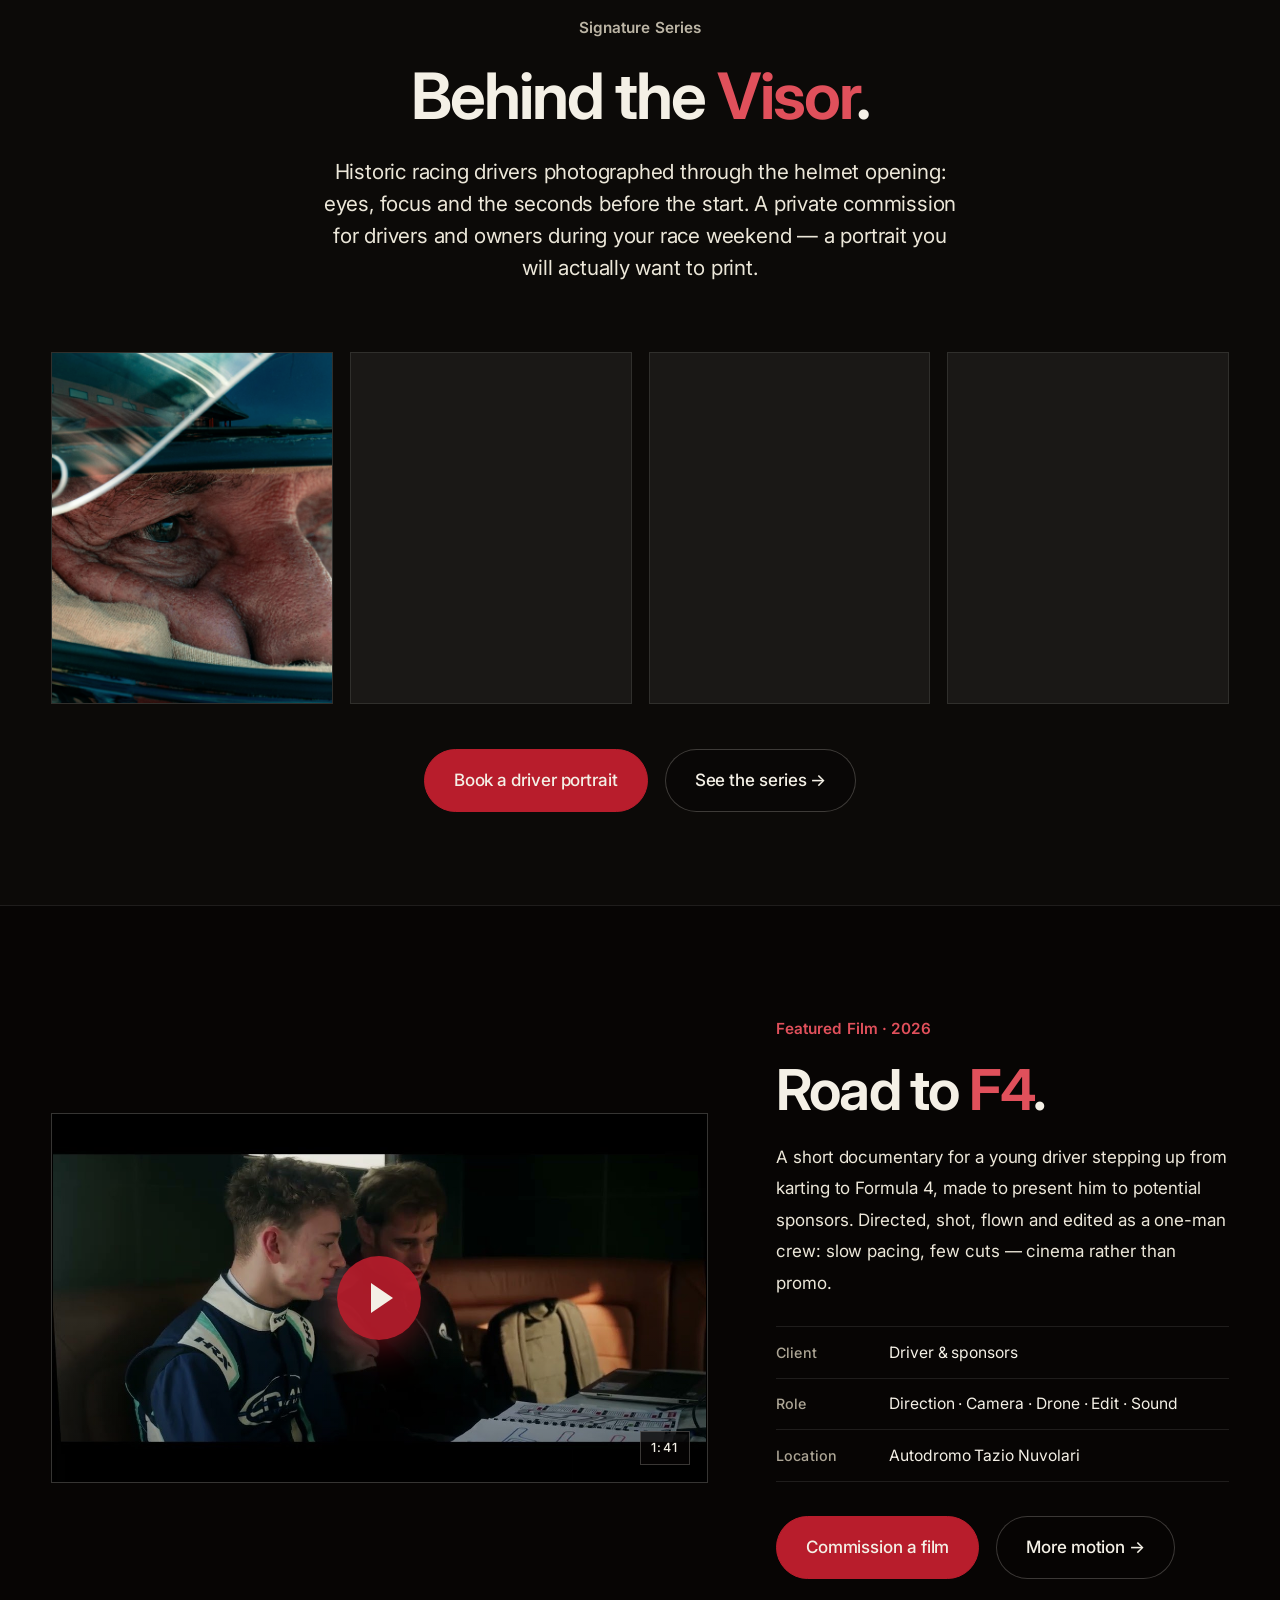
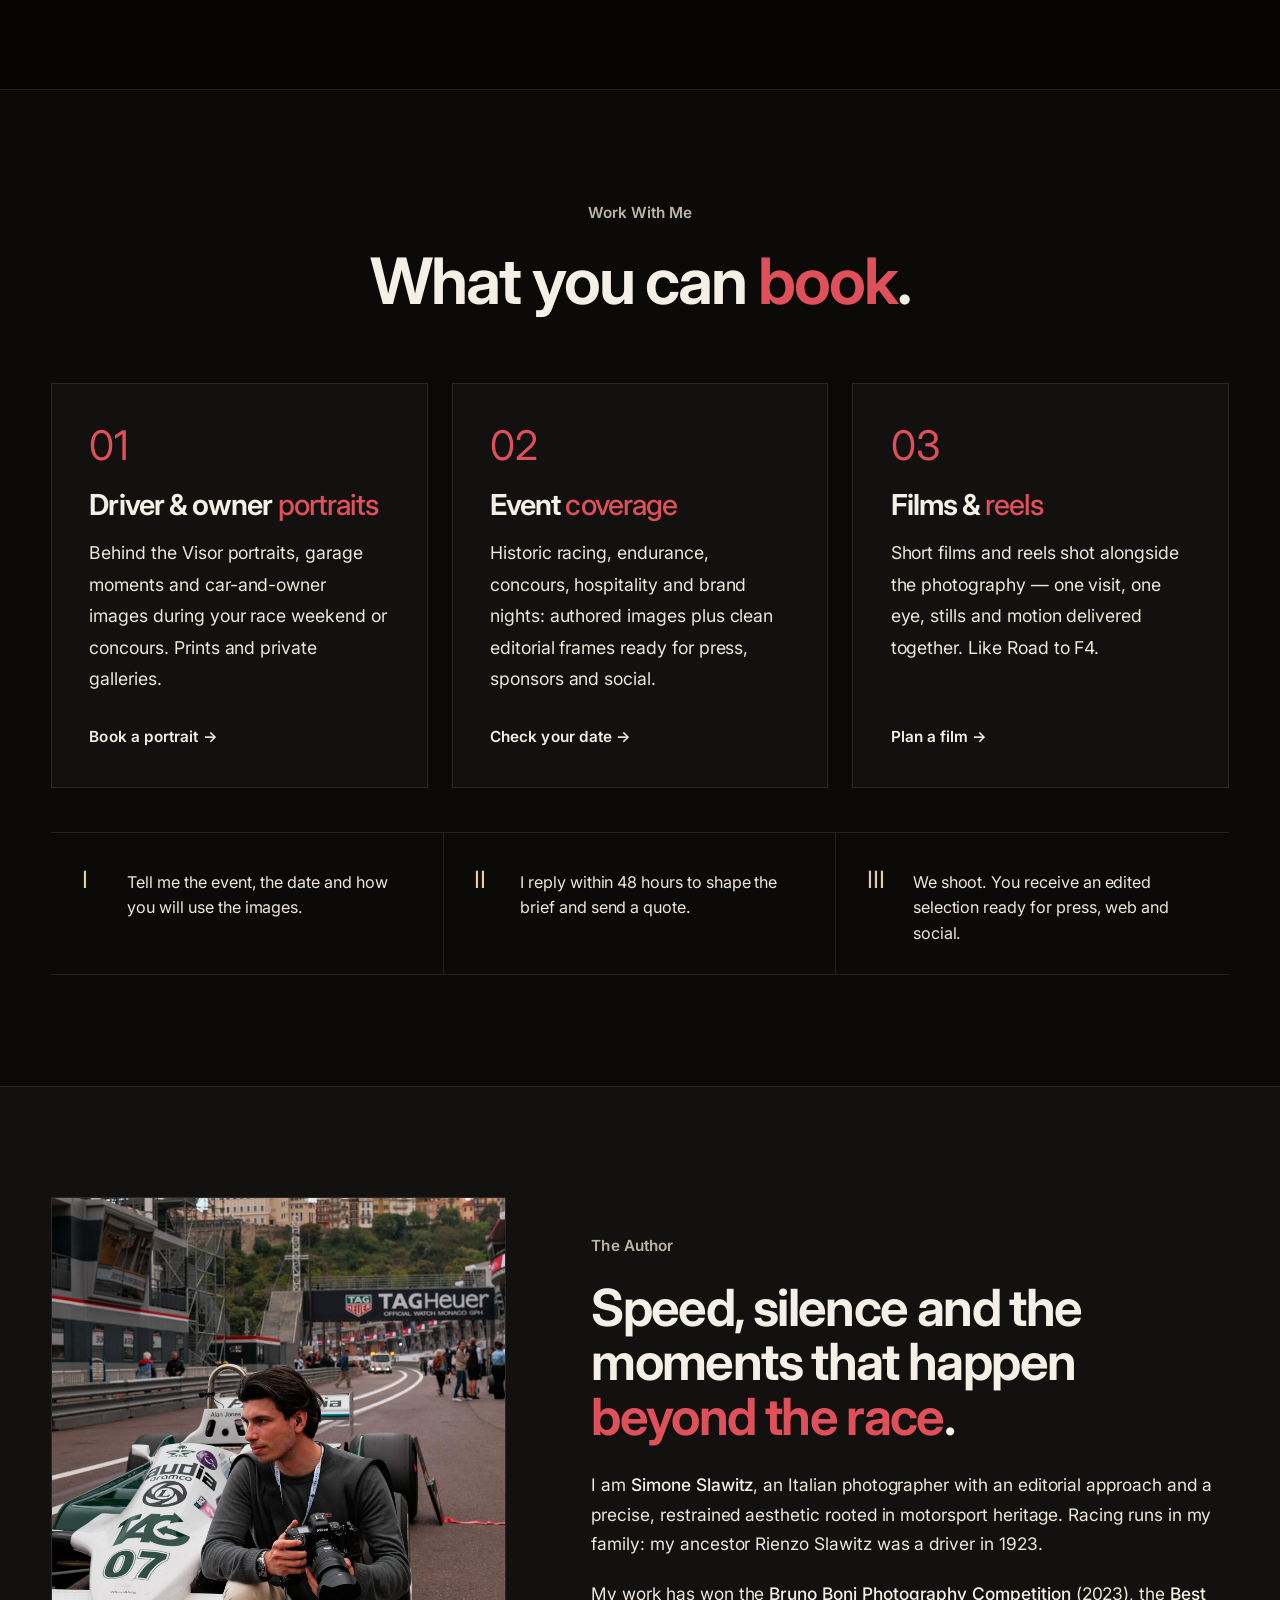
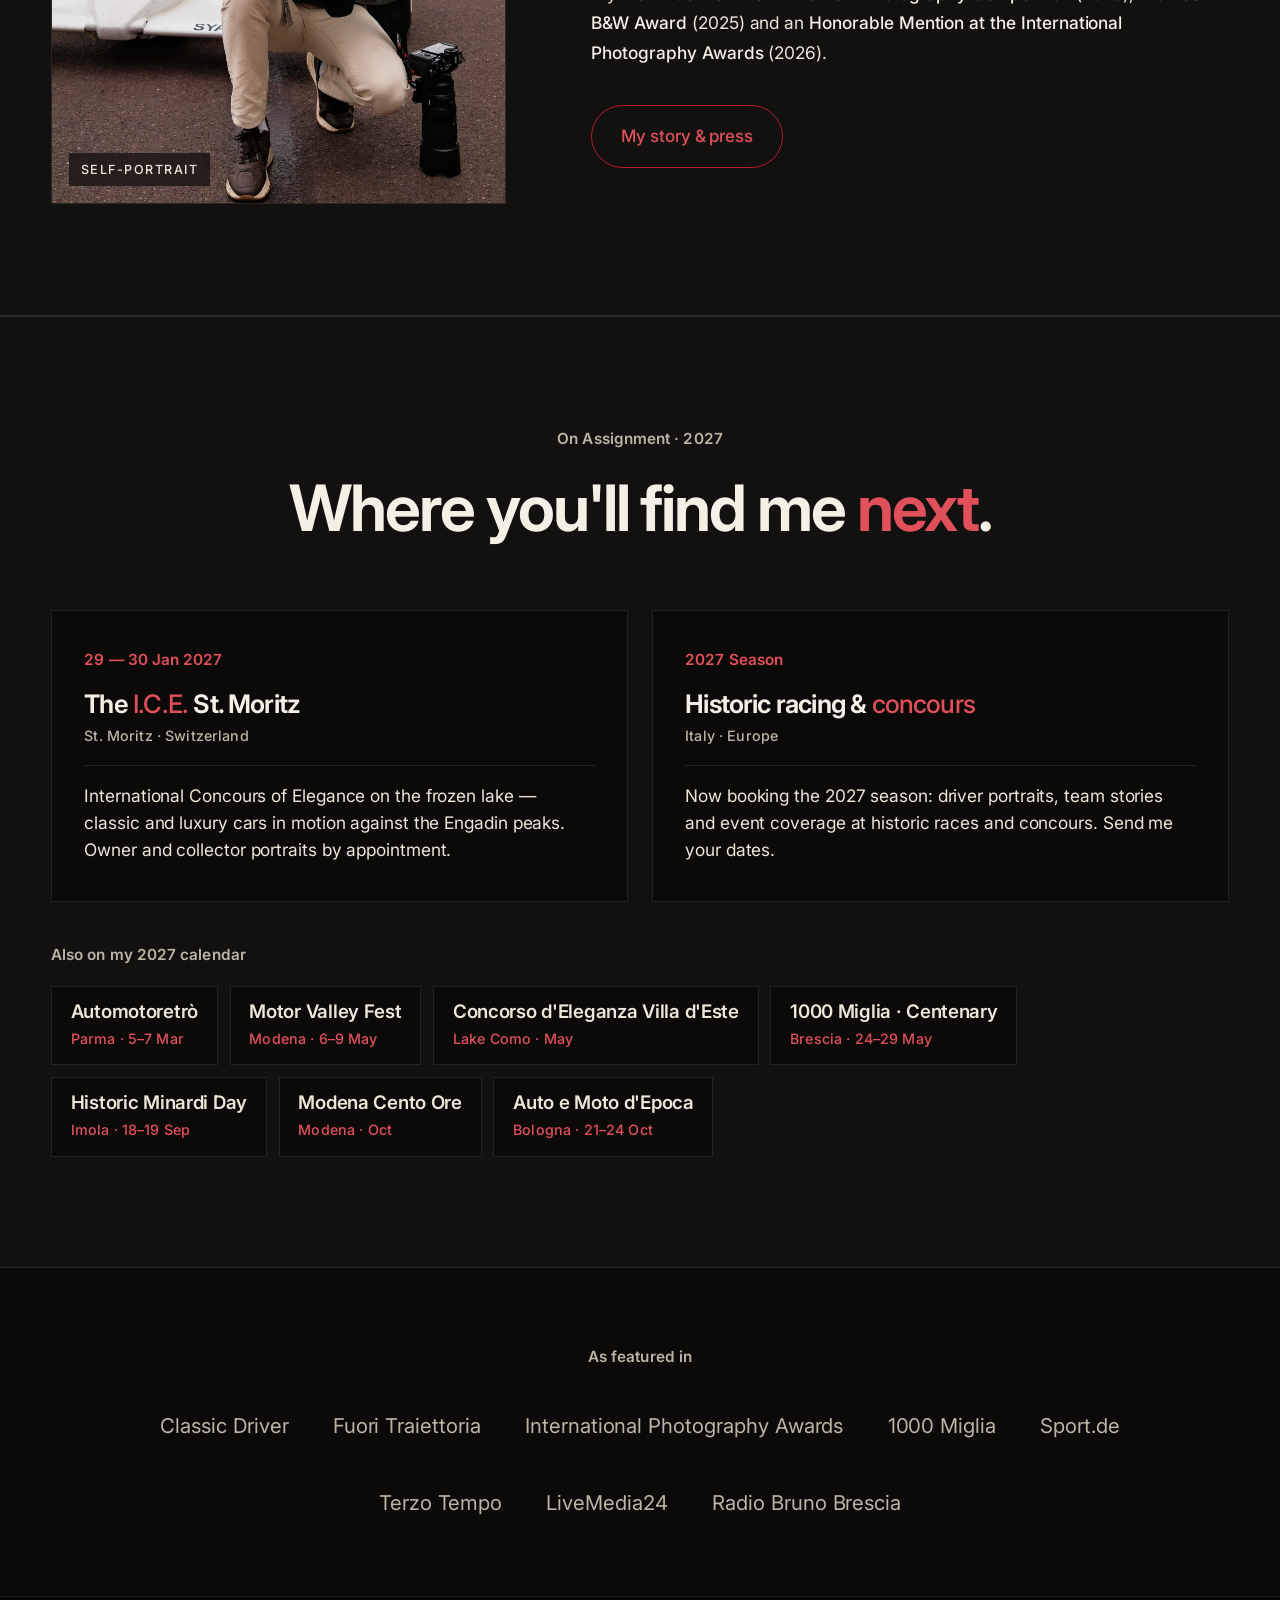
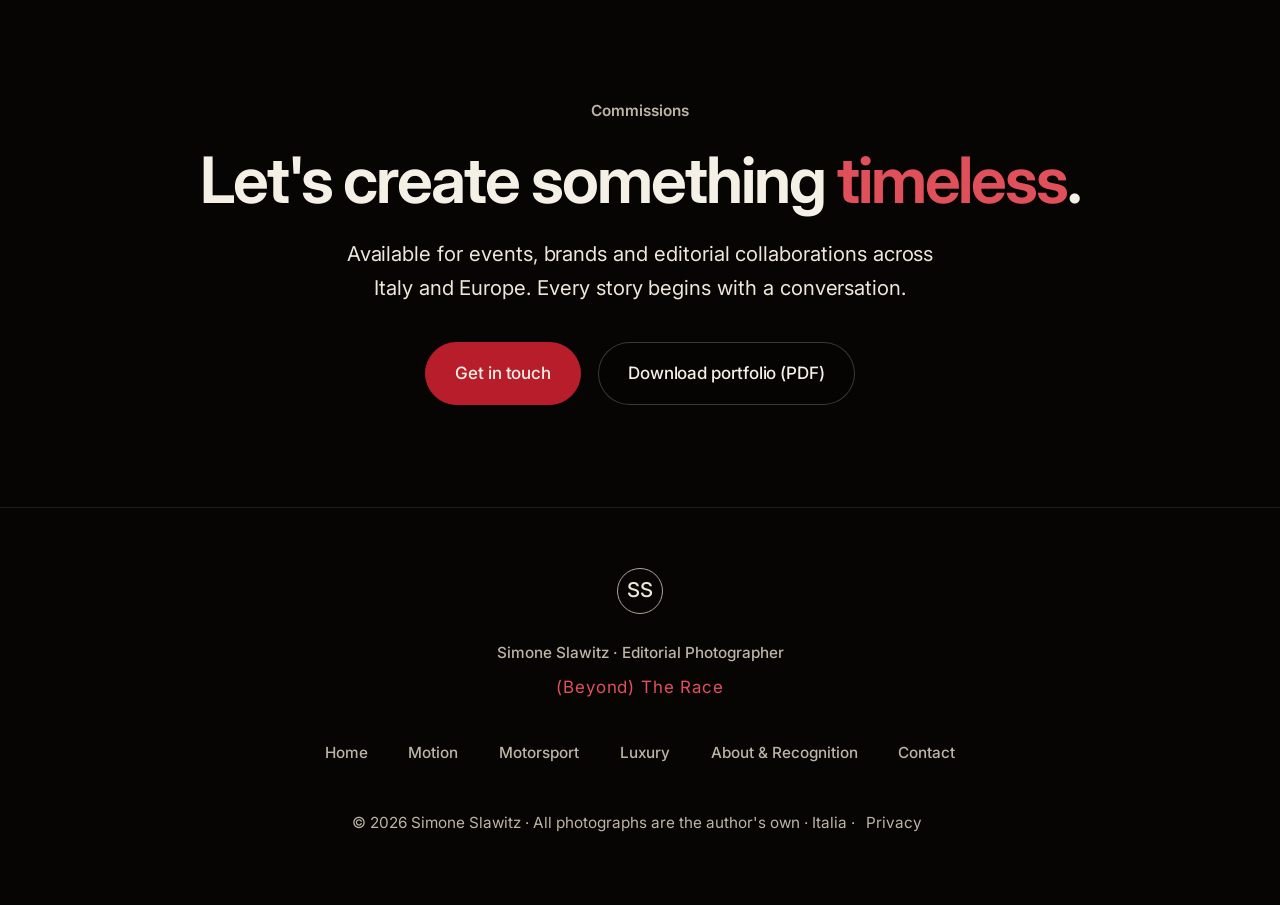
==== commit 0619997e: "New type system: single clean sans, bold headings, sentence-case labels, pill buttons, hero fit" ====
--- a/index.html
+++ b/index.html
@@ -77,8 +77,8 @@
 <link rel="preload" as="image" href="hero.jpg" fetchpriority="high"/>
 <link href="https://fonts.googleapis.com" rel="preconnect"/>
 <link crossorigin="" href="https://fonts.gstatic.com" rel="preconnect"/>
-<link href="https://fonts.googleapis.com/css2?family=Bodoni+Moda:ital,opsz,wght@0,6..96,400;0,6..96,500;1,6..96,400;1,6..96,500&amp;family=Cormorant+Garamond:ital,wght@0,400;1,400;1,500&amp;family=Inter:wght@300;400;500;600&amp;display=swap" rel="stylesheet"/>
-<link rel="stylesheet" href="style.css?v=bc1e0edf"/>
+<link href="https://fonts.googleapis.com/css2?family=Inter:wght@400;500;600;700&amp;display=swap" rel="stylesheet"/>
+<link rel="stylesheet" href="style.css?v=016ddfb5"/>
 <link rel="icon" href="favicon.ico" sizes="any"/>
 <link rel="icon" href="favicon-32.png" type="image/png" sizes="32x32"/>
 <link rel="icon" href="favicon-16.png" type="image/png" sizes="16x16"/>
--- a/style.css
+++ b/style.css
@@ -1289,3 +1289,91 @@
 }
 .direction-shade{background:linear-gradient(180deg,rgba(12,10,8,.1) 20%,rgba(7,5,4,.78) 55%,rgba(7,5,4,.95) 100%)}
 .direction-content .kicker{color:#f0c9a0;text-shadow:0 1px 8px rgba(0,0,0,.7)}
+
+/* ============================================================
+   Type system v2 · 2026-11  (backup: branch backup-pre-apple-type)
+   One clean sans (SF Pro on Apple devices, Inter elsewhere),
+   bold confident headings, sentence-case labels, pill buttons.
+   ============================================================ */
+:root{
+  --serif:-apple-system,BlinkMacSystemFont,'SF Pro Display','Inter','Helvetica Neue',Arial,sans-serif;
+  --italic:-apple-system,BlinkMacSystemFont,'SF Pro Text','Inter','Helvetica Neue',Arial,sans-serif;
+  --sans:-apple-system,BlinkMacSystemFont,'SF Pro Text','Inter','Helvetica Neue',Arial,sans-serif;
+  --fg-soft:#ece7d9;
+}
+html{font-size:106.25%}
+*{font-style:normal !important}
+body{font-weight:400;font-size:1rem;line-height:1.6;letter-spacing:-.003em}
+
+/* headings: heavy, tight, high contrast */
+html body :is(h1,h2,h3,h4,.section-title,.upcoming-name,.press-feature-title,.event-info h2,.direction-content h2){
+  font-weight:650;letter-spacing:-.032em;line-height:1.06;
+}
+html body :is(h1,h2,.section-title) em{font-weight:650;color:var(--rosso-text)}
+html body :is(h3,h4) em{font-weight:650}
+.hero h1{font-weight:700;letter-spacing:-.045em;line-height:.95;font-size:clamp(3.4rem,10vw,8rem);text-shadow:0 2px 40px rgba(0,0,0,.5)}
+.hero h1 .last{font-weight:700;color:var(--fg)}
+.hero-concept{font-family:var(--sans);font-weight:500;font-size:clamp(1.3rem,2.6vw,2rem);letter-spacing:-.02em}
+.page-head h1{font-weight:700;letter-spacing:-.04em;line-height:1}
+.section-title{font-size:clamp(2.3rem,5vw,3.9rem)}
+
+/* body copy: strong, even, easy */
+:is(p,li,.section-desc,.lead,.recognition-lead,.upcoming-note,.press-feature-desc){font-weight:400;color:var(--fg-soft)}
+.section-desc,.lead,.recognition-lead{font-size:1.22rem;line-height:1.55;letter-spacing:-.01em}
+.event-info p,.split-text p,.service-card p,.prose p,.prose li{font-size:1.02rem;line-height:1.7}
+.upcoming-note,.laurel-org,.event-quote span:first-child{font-size:1.02rem;line-height:1.55;letter-spacing:-.005em}
+.event-quote span:first-child{font-size:1.15rem;font-weight:500;color:var(--fg)}
+.laurel-org{color:var(--fg-soft)}
+
+/* labels: sentence case, semibold, no shouting */
+.kicker,.event-chapter,.service-kicker,.form-eyebrow,.press-feature-eyebrow,.motion-field .motion-kicker,
+.upcoming-date,.direction-link,.offer-link,.press-feature-link,.upcoming-tags-label,.press-stat-label{
+  text-transform:none;letter-spacing:.005em;font-size:.9rem;font-weight:600;
+}
+.event-loc,.upcoming-loc,.figcap-meta,.aw-org,.contact-direct .lbl,.contact-form label,.social-platform,
+.study-tag,.study-meta,.trust-line,.film-facts span,.service-strip span,.quote-attr,.event-quote-attr,
+.press-year,.press-tag,.carousel-counter,.award-cap span,.hero-meta,.hero-meta span,.upcoming-tag-meta,.archive-no{
+  text-transform:none;letter-spacing:.01em;font-size:.84rem;font-weight:500;
+}
+.laurel-name{text-transform:none;letter-spacing:.01em;font-size:.82rem;font-weight:600}
+.laurel-year{font-weight:600;font-size:1.5rem;letter-spacing:-.02em}
+.award-ribbon,.award-ribbon strong{text-transform:none;letter-spacing:.01em;font-size:.8rem;font-weight:600}
+
+/* nav */
+.nav-links a,.nav-links{text-transform:none;letter-spacing:-.003em;font-size:.95rem;font-weight:500}
+.brand-name{text-transform:none;letter-spacing:-.01em;font-size:1rem;font-weight:650}
+.brand-name small{font-size:.82rem;font-weight:500;letter-spacing:0}
+.lang-switch button{font-size:.8rem;font-weight:600;letter-spacing:.04em}
+
+/* buttons: Apple-style pills */
+.btn,.form-submit,.nav-cta{
+  border-radius:980px;text-transform:none;letter-spacing:-.005em;font-size:1rem;font-weight:500;padding-left:1.7rem;padding-right:1.7rem;
+}
+.nav-cta{padding:.5rem 1.2rem;font-size:.9rem}
+.footer-nav a,.colophon-text,.colophon-fineprint{text-transform:none;letter-spacing:0;font-size:.9rem}
+.upcoming-tag-name{font-size:1.1rem;font-weight:600;letter-spacing:-.015em}
+.figcap-title,.award-cap em{font-weight:600;letter-spacing:-.015em}
+
+@media(max-width:920px){
+  html{font-size:100%}
+  .nav-links a{font-size:1.05rem}
+  .brand-name{font-size:.95rem}
+  .hero h1{font-size:clamp(3.2rem,15vw,5rem)}
+}
+
+/* hero fit (type v2) */
+.hero-content{padding-top:6.5rem;padding-bottom:5.5rem}
+.hero-laurels{flex-wrap:nowrap;margin:1.8rem auto 2.4rem}
+.laurel{padding:0 1.6rem}
+.laurel-org{font-size:.88rem;white-space:nowrap}
+.laurel-year{font-size:1.35rem}
+@media(max-height:820px){.hero h1{font-size:clamp(3rem,8vw,6.2rem)}}
+@media(max-width:1100px){.hero-laurels{flex-wrap:wrap;row-gap:1rem}}
+@media(max-width:600px){
+  .hero-content{padding-top:5.2rem;padding-bottom:6rem}
+  .hero-laurels{gap:.7rem;margin:1.2rem auto 1.6rem}
+  .laurel-org{white-space:normal;font-size:.82rem;max-width:15rem}
+  .hero-meta{display:none}
+  .hero h1{font-size:clamp(3rem,16vw,4.4rem)}
+}
+@media(max-height:820px){.hero-meta .scroll{display:none}.hero-content{padding-bottom:4rem}}
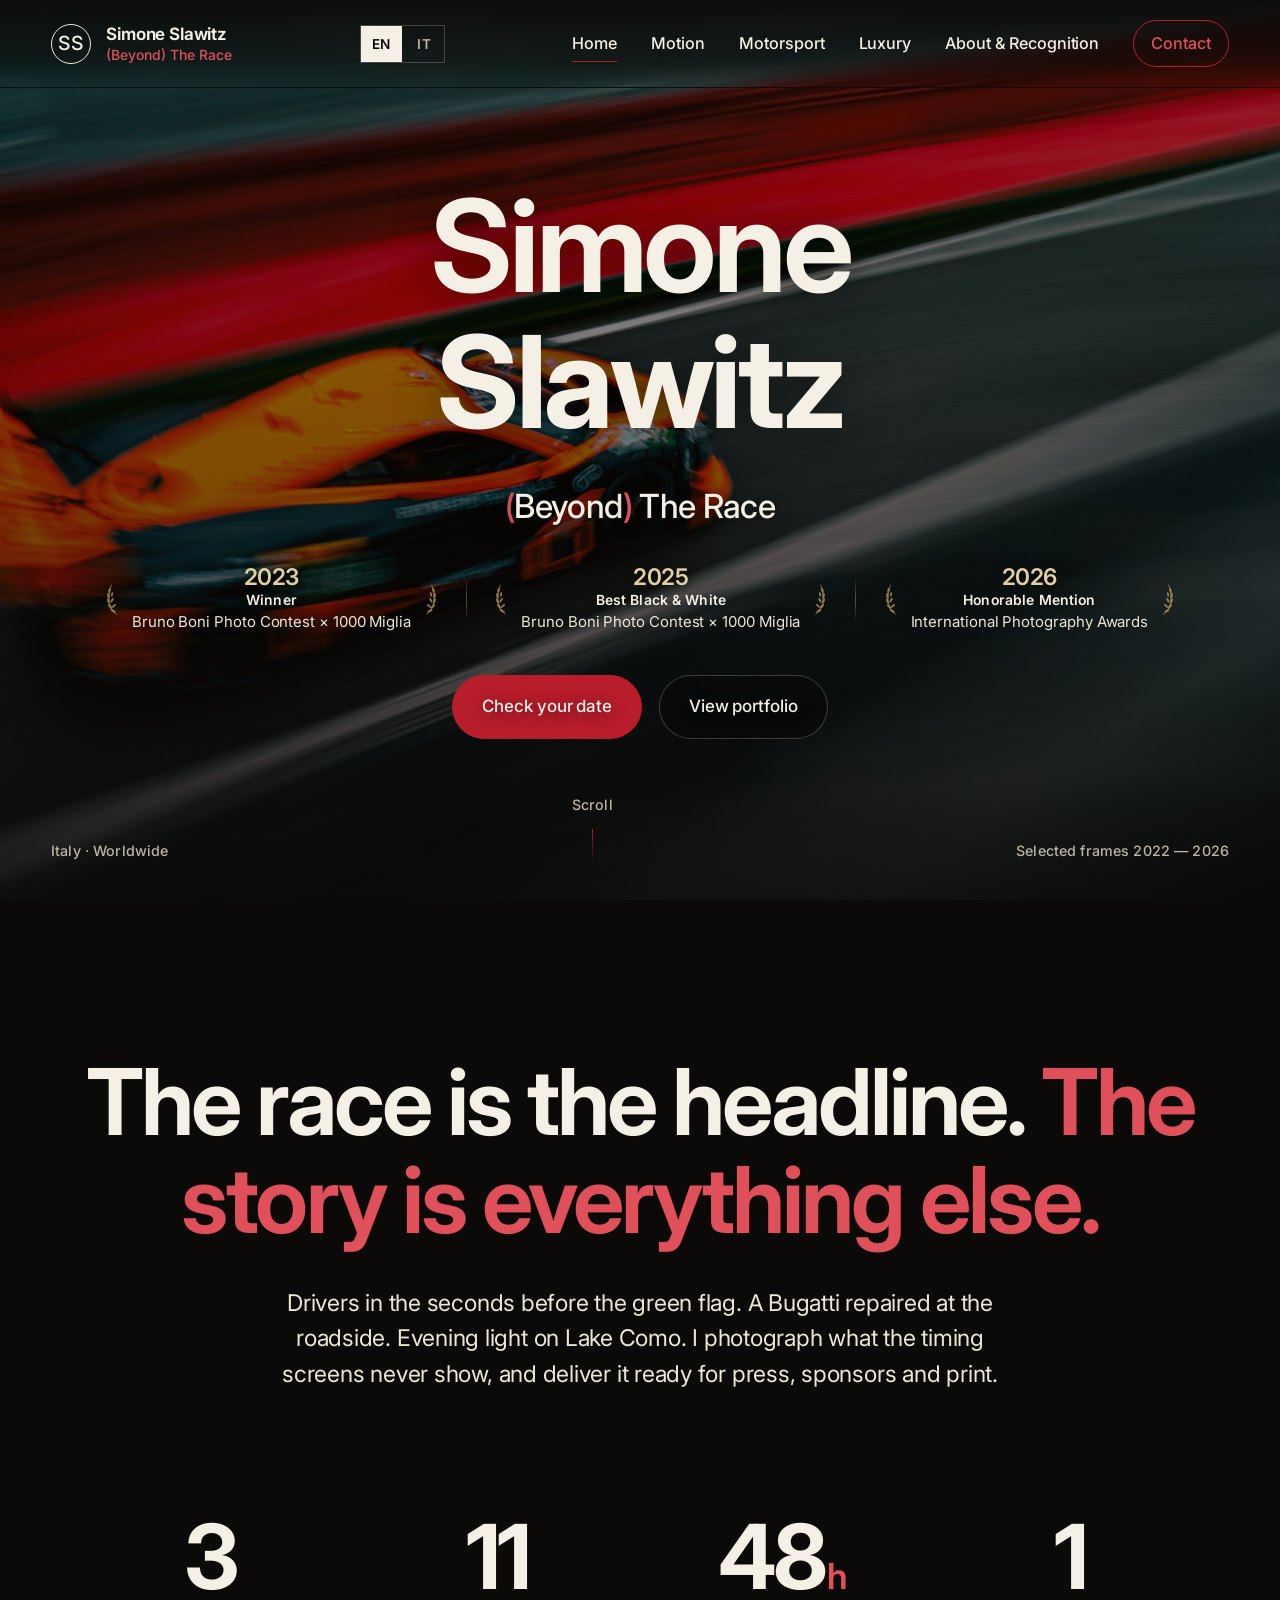
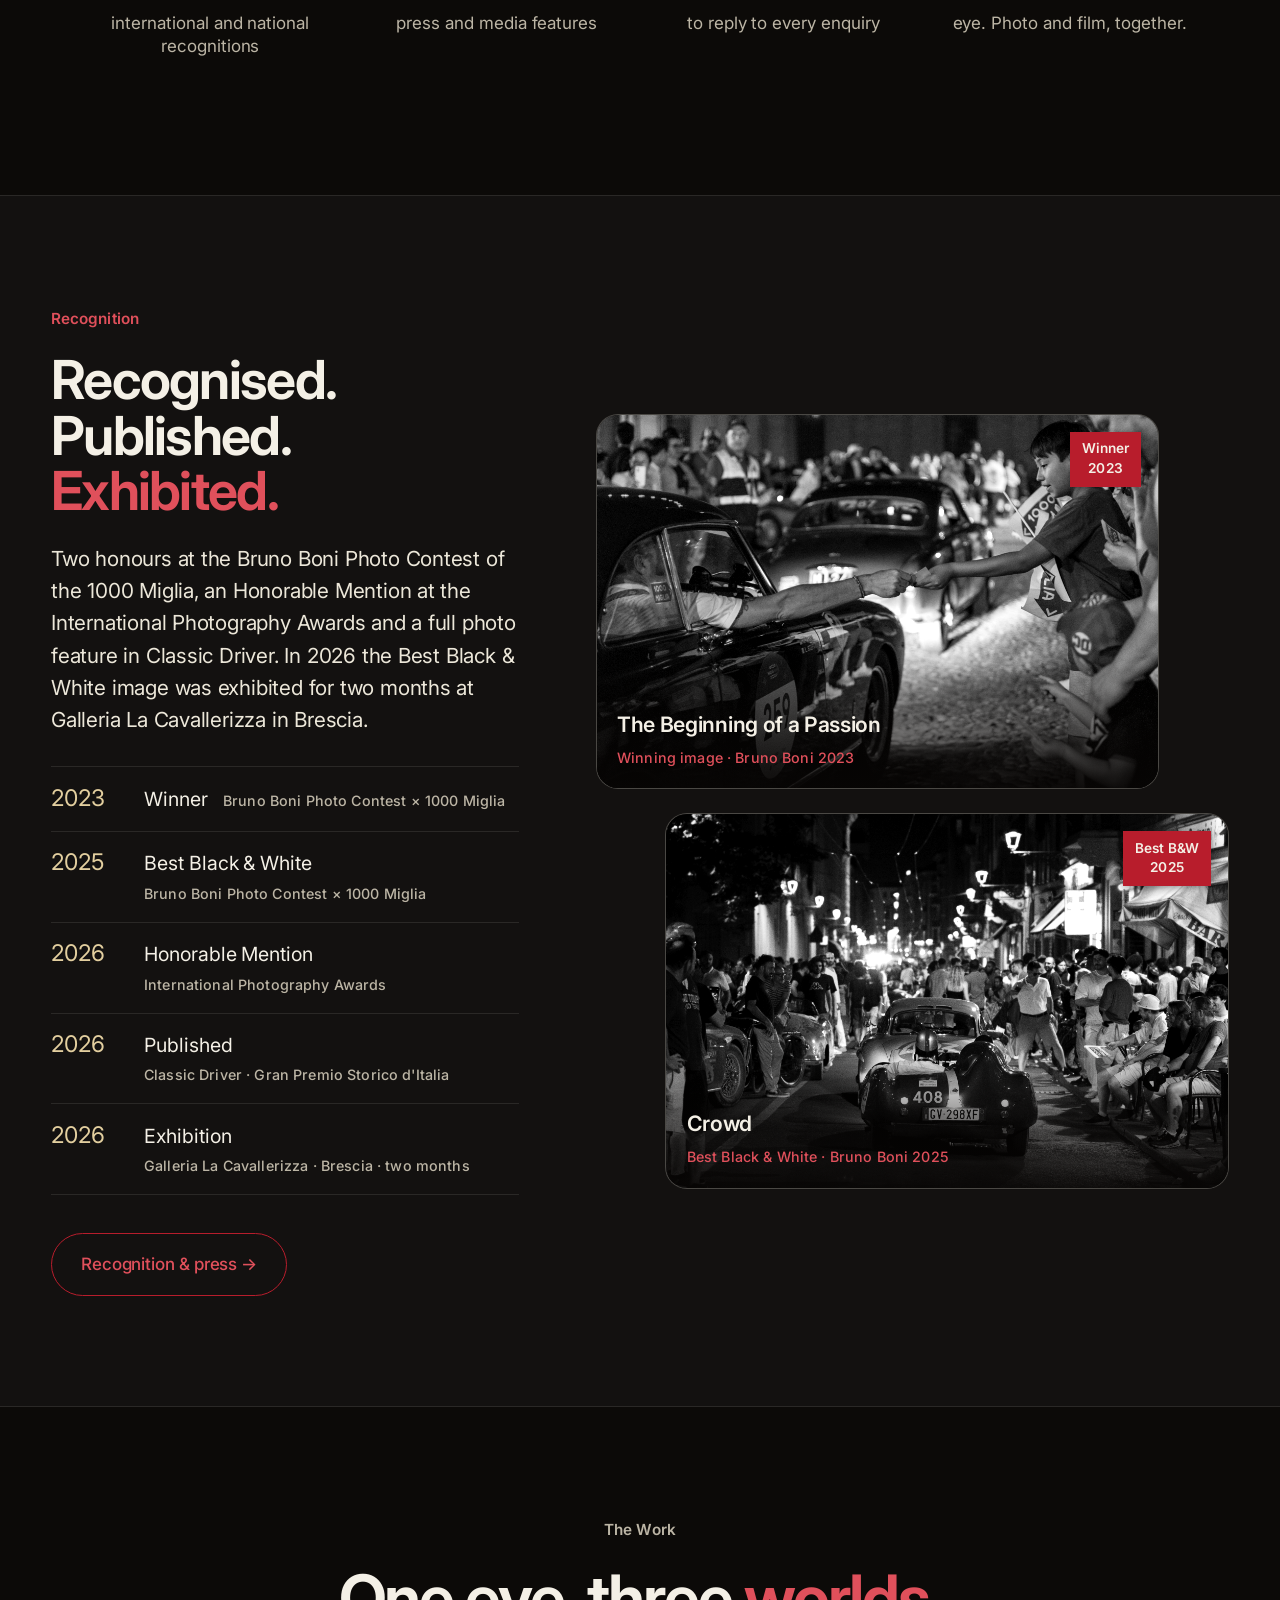
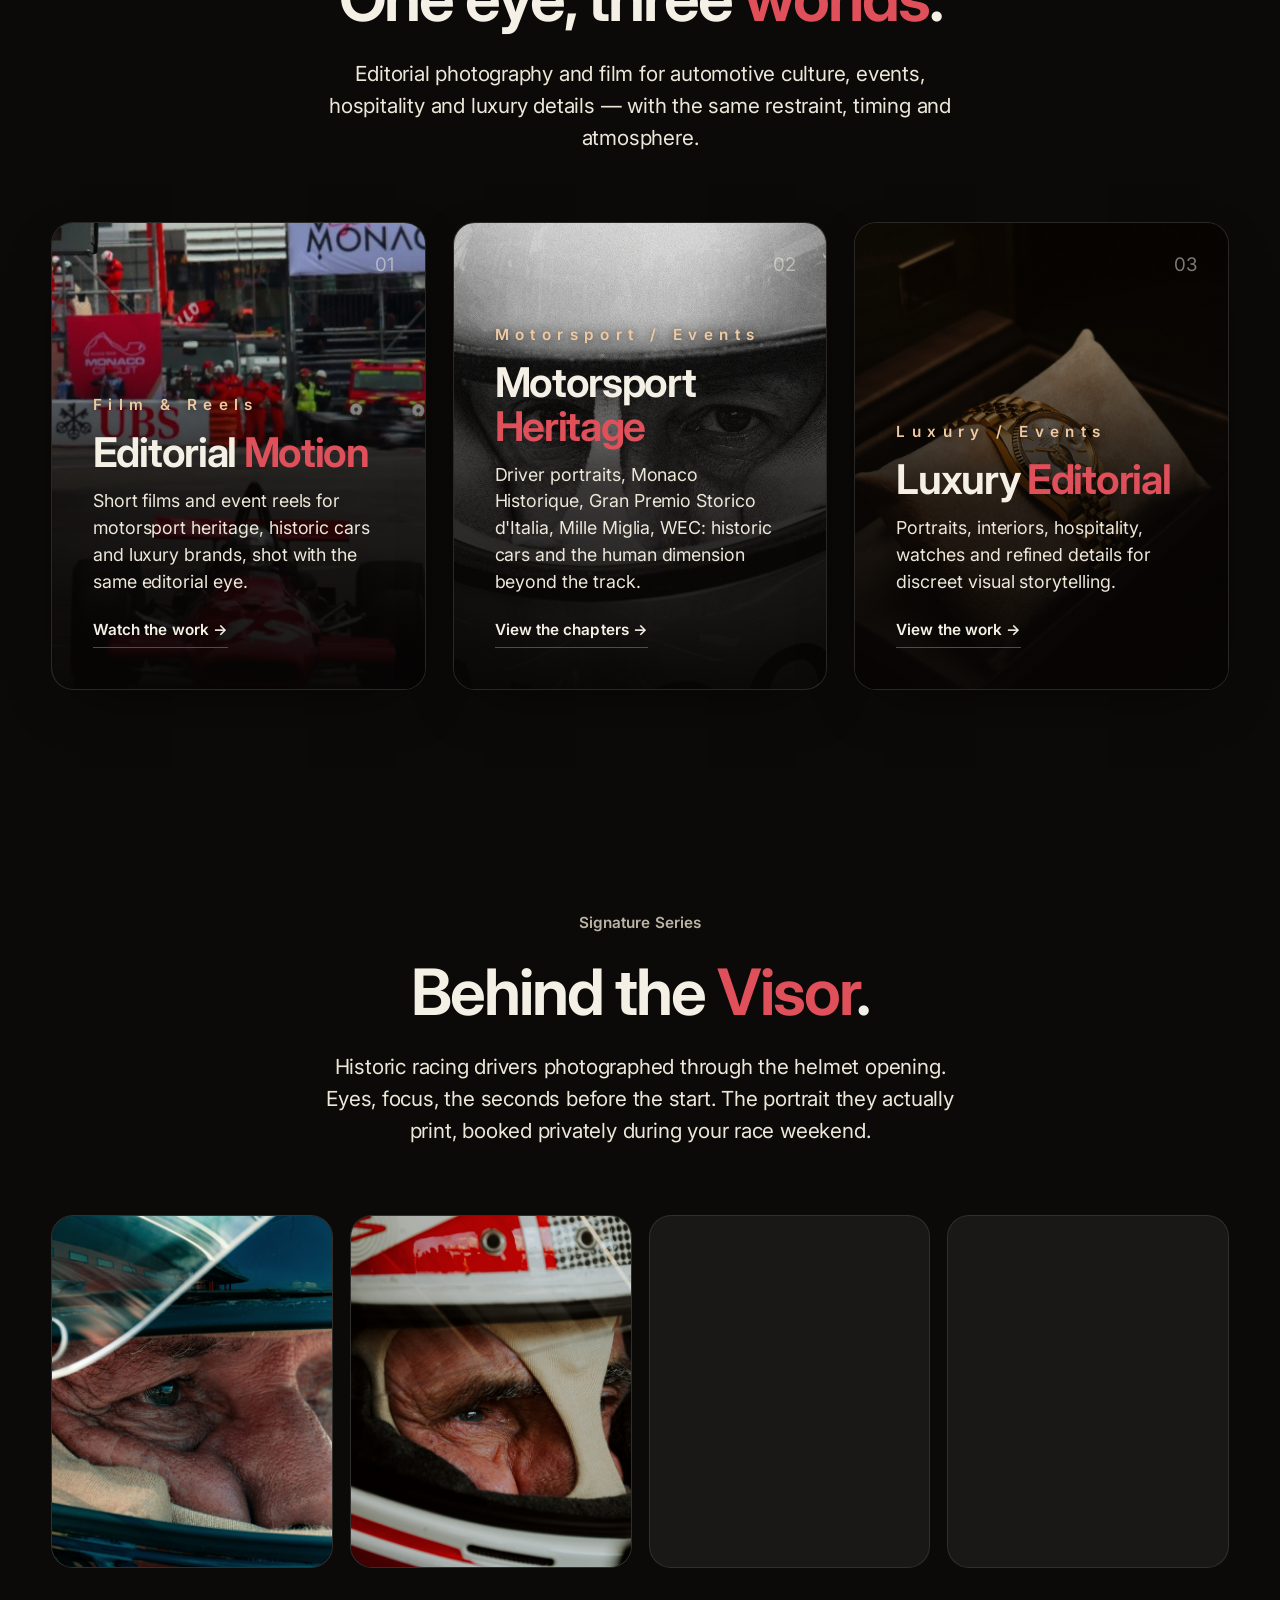
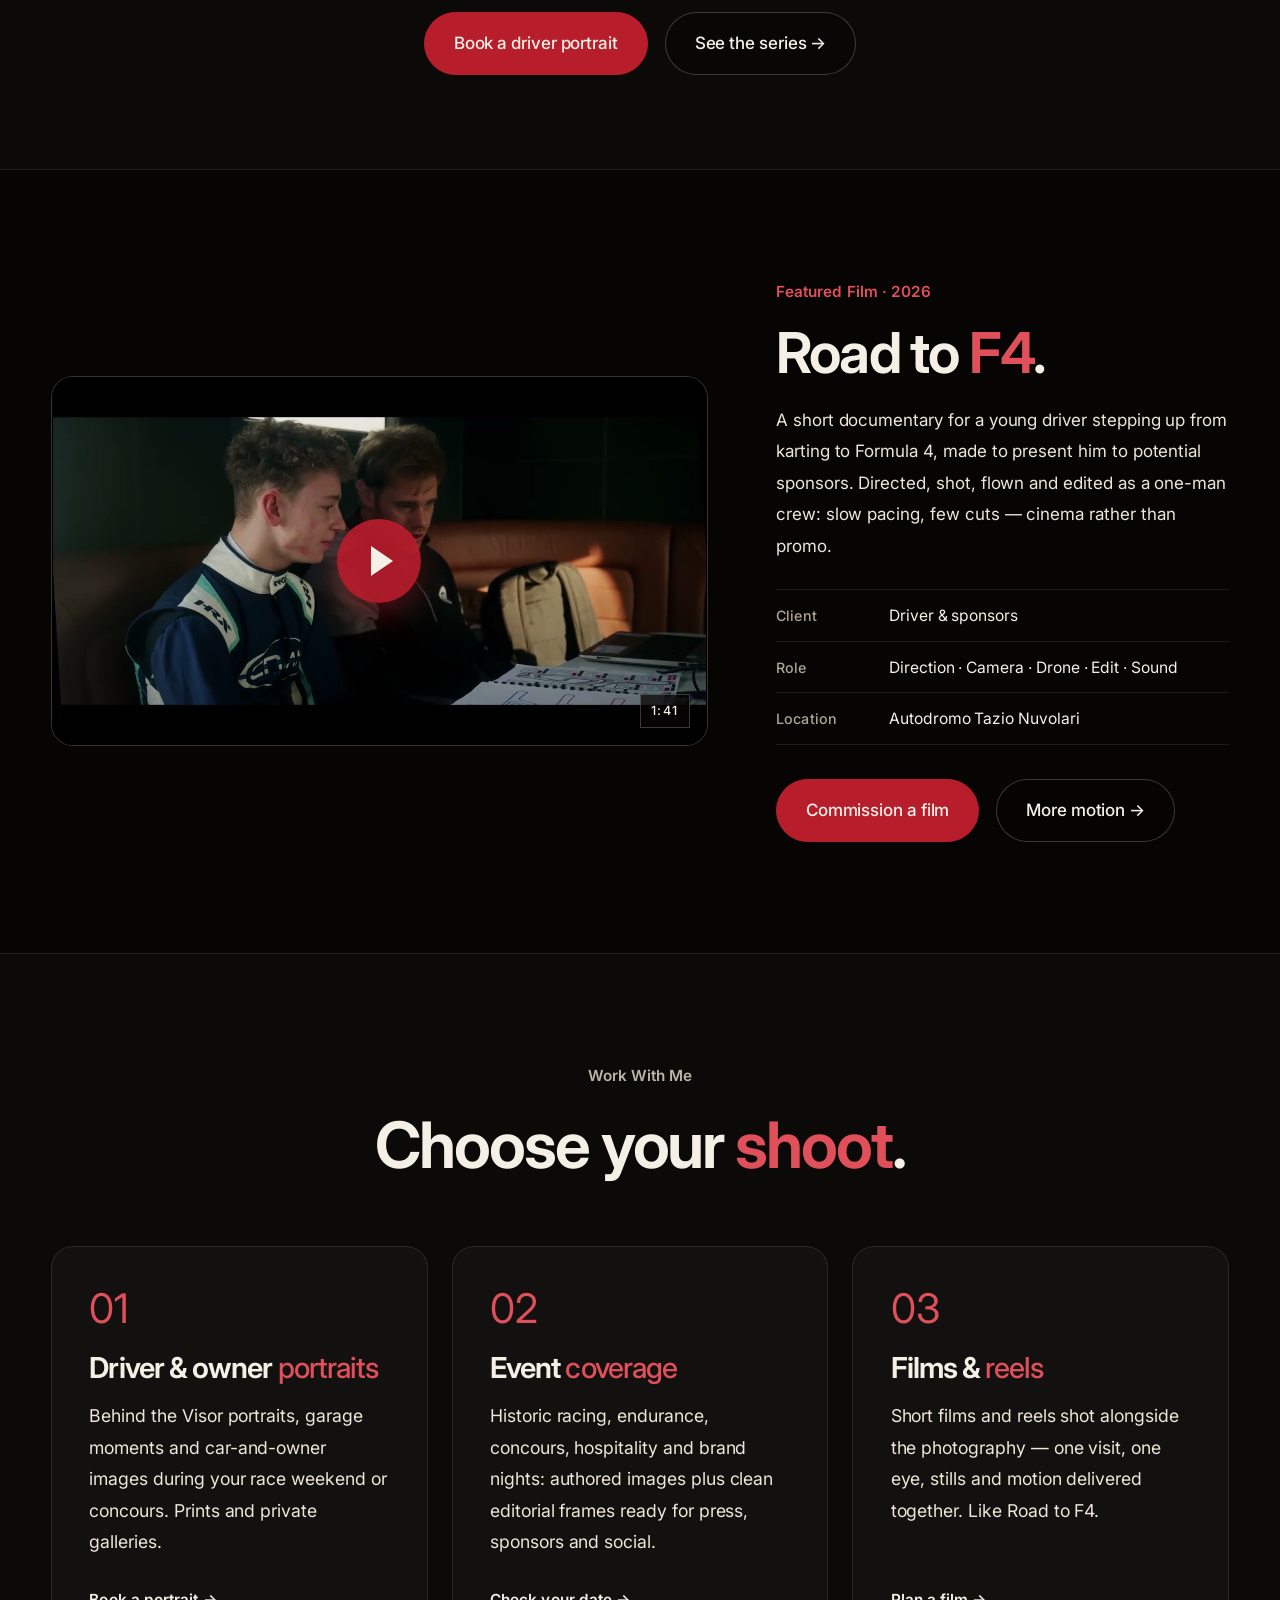
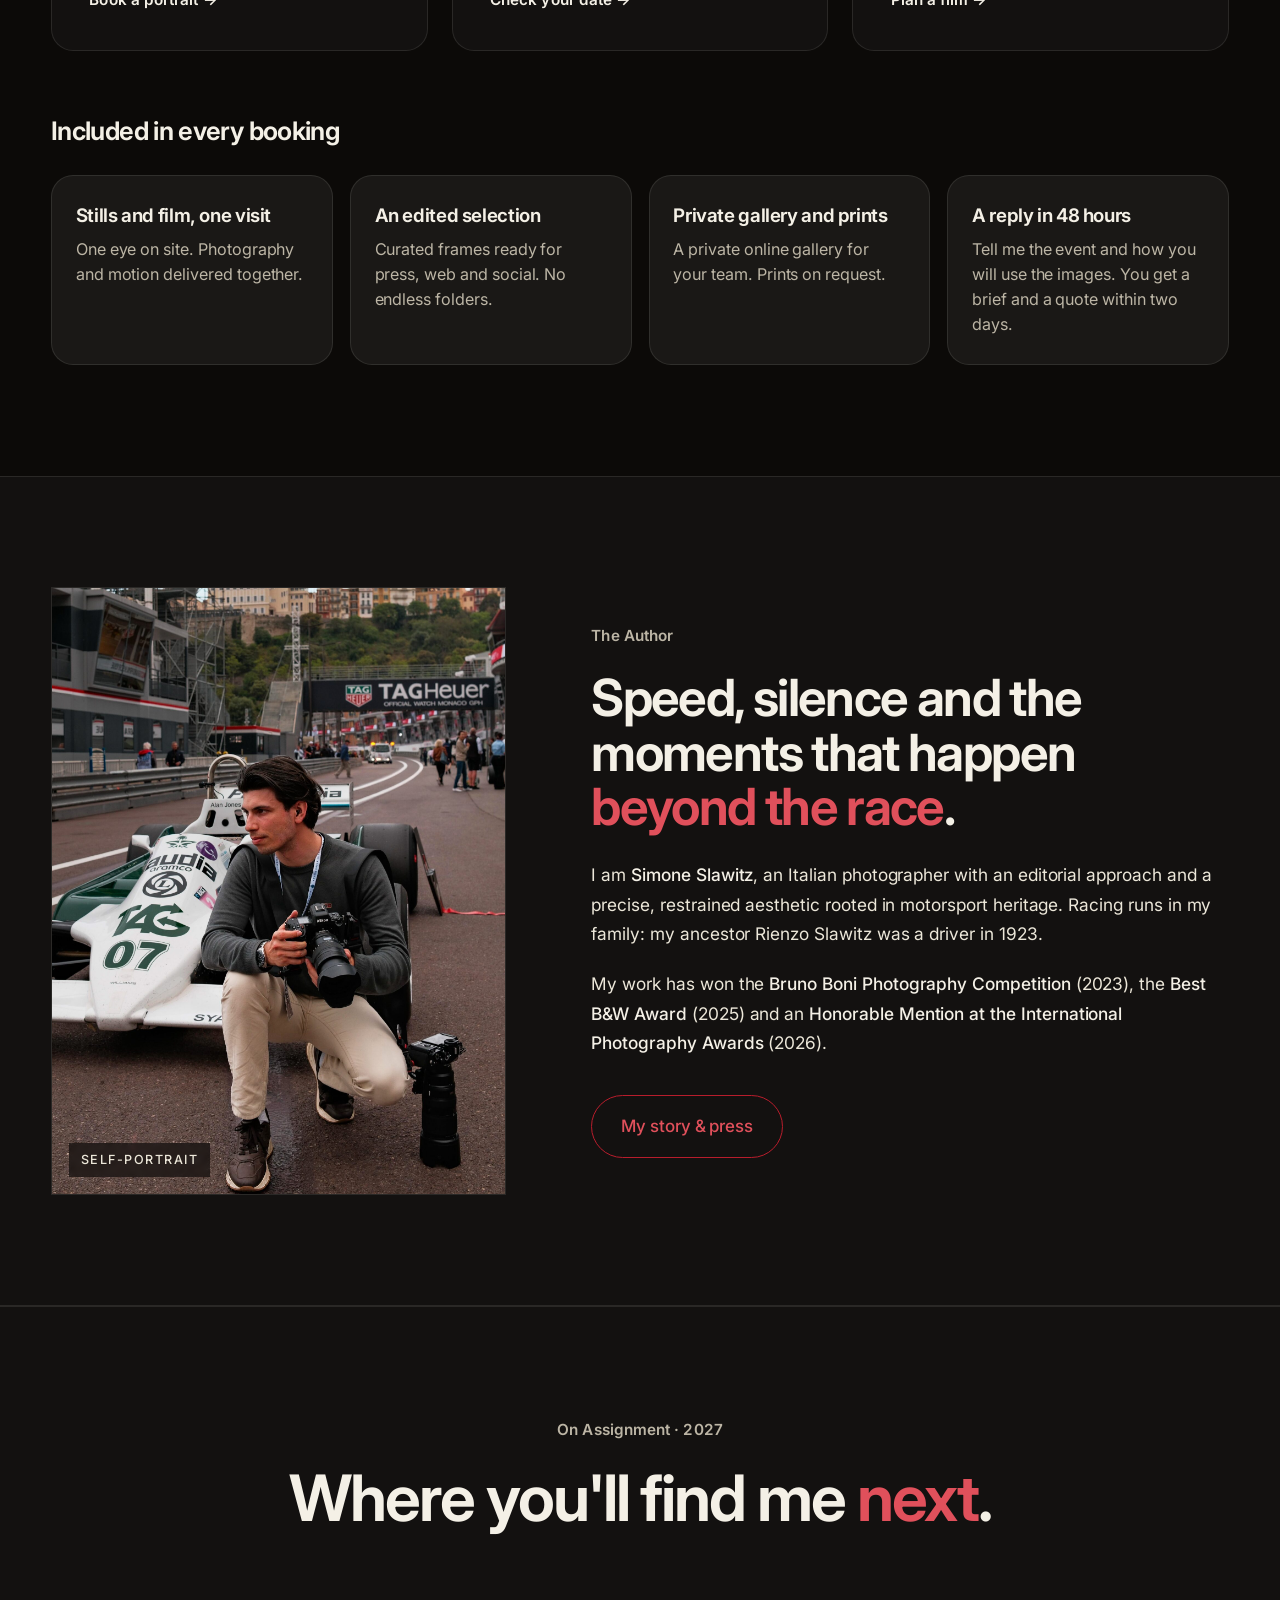
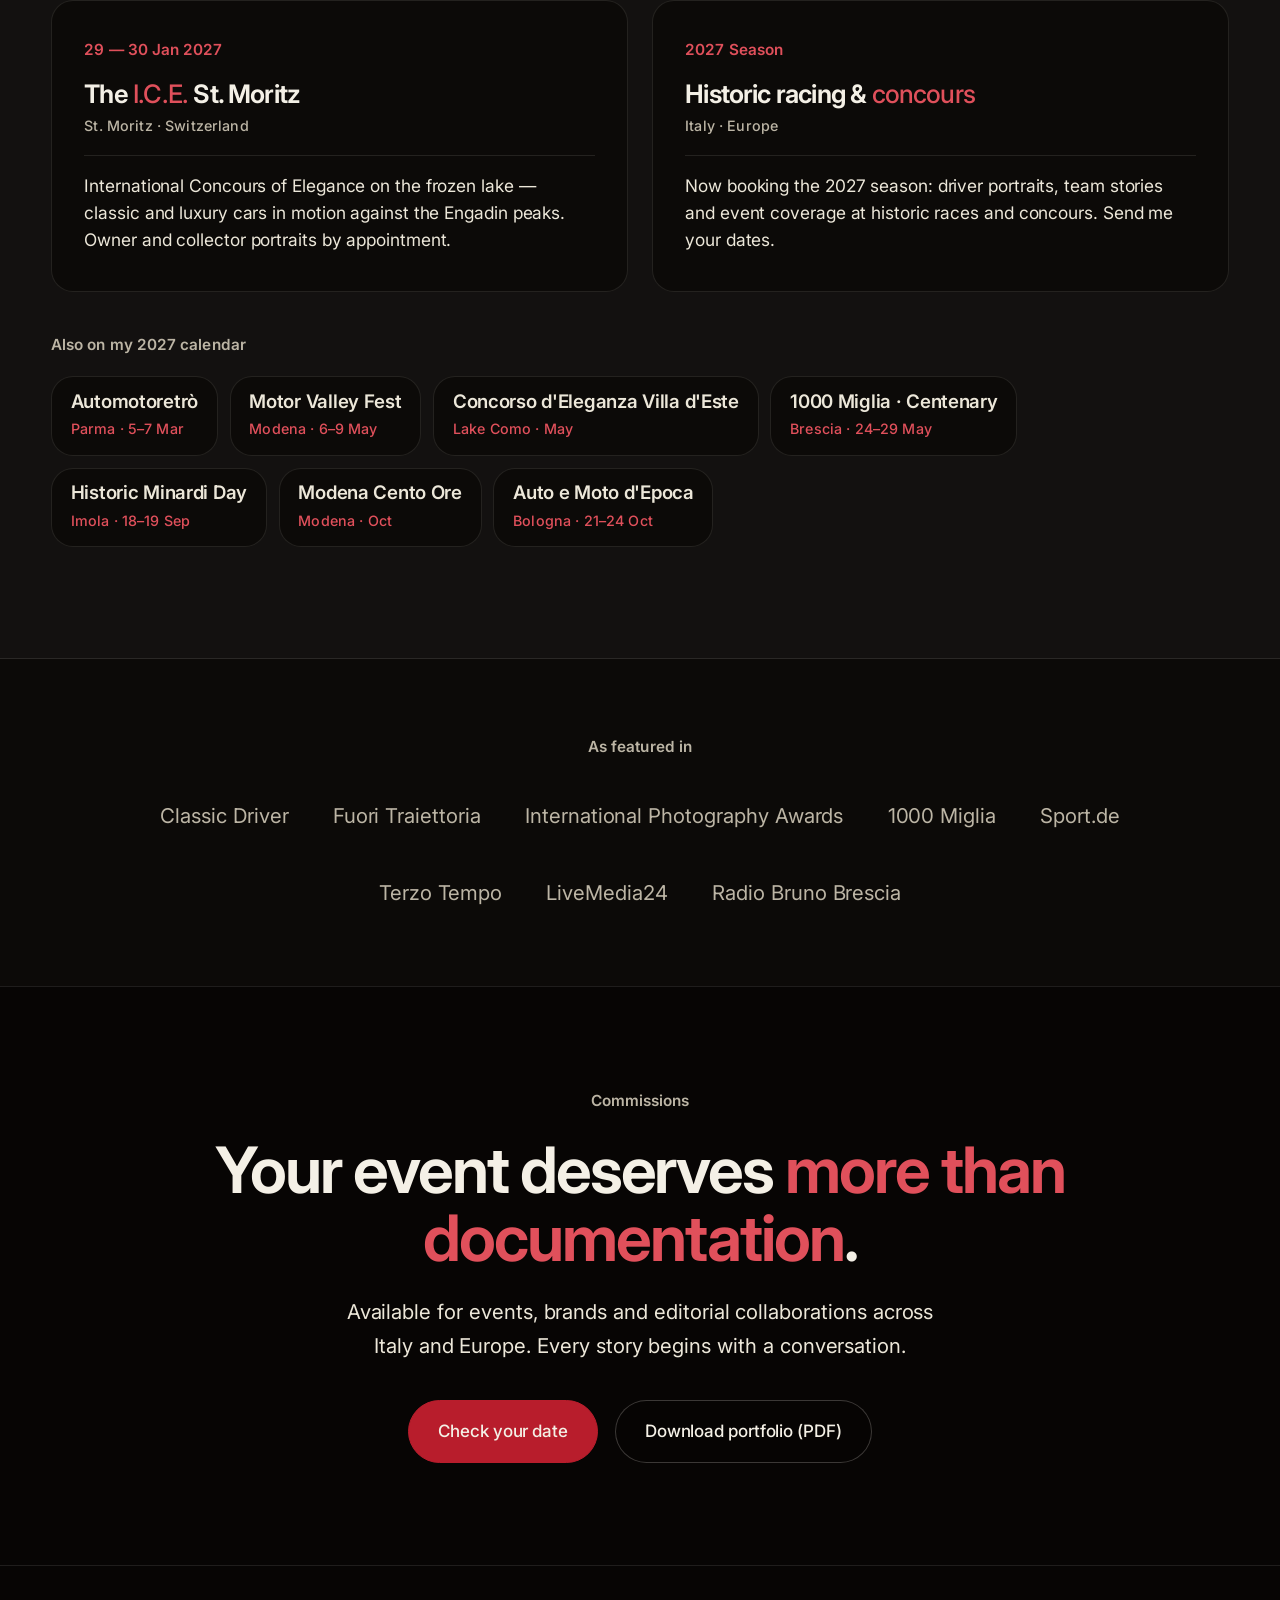
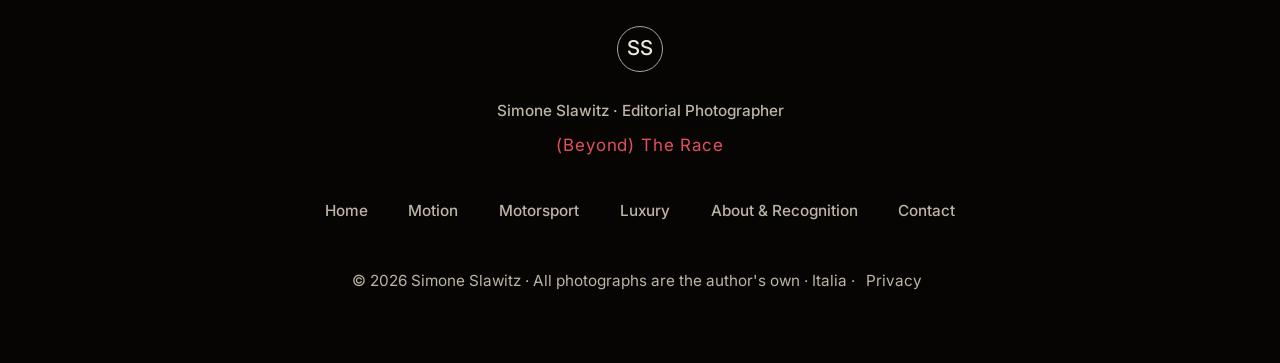
==== commit bb5d9240: "Home as a product page: big statement, numbers, what's included, softer cards, sticky mobile CTA" ====
--- a/index.html
+++ b/index.html
@@ -78,7 +78,7 @@
 <link href="https://fonts.googleapis.com" rel="preconnect"/>
 <link crossorigin="" href="https://fonts.gstatic.com" rel="preconnect"/>
 <link href="https://fonts.googleapis.com/css2?family=Inter:wght@400;500;600;700&amp;display=swap" rel="stylesheet"/>
-<link rel="stylesheet" href="style.css?v=016ddfb5"/>
+<link rel="stylesheet" href="style.css?v=5a637135"/>
 <link rel="icon" href="favicon.ico" sizes="any"/>
 <link rel="icon" href="favicon-32.png" type="image/png" sizes="32x32"/>
 <link rel="icon" href="favicon-16.png" type="image/png" sizes="16x16"/>
@@ -145,6 +145,18 @@
   </div>
 </header>
 
+<!-- ========== STATEMENT ========== -->
+<section class="statement">
+  <h2 class="statement-text reveal" data-en="The race is the headline. <em>The story is everything else.</em>" data-it="La gara è il titolo. <em>La storia è tutto il resto.</em>">The race is the headline. <em>The story is everything else.</em></h2>
+  <p class="statement-sub reveal" data-en="Drivers in the seconds before the green flag. A Bugatti repaired at the roadside. Evening light on Lake Como. I photograph what the timing screens never show, and deliver it ready for press, sponsors and print." data-it="Piloti negli istanti prima del verde. Una Bugatti riparata a bordo strada. La luce della sera sul Lago di Como. Fotografo ciò che i monitor dei tempi non mostrano, e lo consegno pronto per stampa, sponsor e stampe.">Drivers in the seconds before the green flag. A Bugatti repaired at the roadside. Evening light on Lake Como. I photograph what the timing screens never show, and deliver it ready for press, sponsors and print.</p>
+</section>
+<section class="specs reveal" aria-label="Simone Slawitz in numbers">
+  <div class="spec"><span class="spec-num"><span data-count="3">3</span></span><span class="spec-label" data-en="international and national recognitions" data-it="riconoscimenti nazionali e internazionali">international and national recognitions</span></div>
+  <div class="spec"><span class="spec-num"><span data-count="11">11</span></span><span class="spec-label" data-en="press and media features" data-it="uscite su stampa e media">press and media features</span></div>
+  <div class="spec"><span class="spec-num"><span data-count="48">48</span><small>h</small></span><span class="spec-label" data-en="to reply to every enquiry" data-it="per rispondere a ogni richiesta">to reply to every enquiry</span></div>
+  <div class="spec"><span class="spec-num">1</span><span class="spec-label" data-en="eye. Photo and film, together." data-it="sguardo. Foto e video, insieme.">eye. Photo and film, together.</span></div>
+</section>
+
 <!-- ========== RECOGNITION ========== -->
 <section class="recognition" id="recognition">
   <div class="recognition-grid">
@@ -227,7 +239,7 @@
   <div class="section-header reveal">
     <div class="kicker" data-en="Signature Series" data-it="Serie d'Autore">Signature Series</div>
     <h2 class="section-title" data-en="Behind the <em>Visor</em>." data-it="Dietro la <em>Visiera</em>.">Behind the <em>Visor</em>.</h2>
-    <p class="section-desc" data-en="Historic racing drivers photographed through the helmet opening: eyes, focus and the seconds before the start. A private commission for drivers and owners during your race weekend — a portrait you will actually want to print." data-it="Piloti di auto storiche fotografati attraverso l'apertura del casco: occhi, concentrazione e i secondi prima del via. Una commissione privata per piloti e proprietari durante il tuo weekend di gara — un ritratto che vorrai davvero stampare.">Historic racing drivers photographed through the helmet opening: eyes, focus and the seconds before the start. A private commission for drivers and owners during your race weekend — a portrait you will actually want to print.</p>
+    <p class="section-desc" data-en="Historic racing drivers photographed through the helmet opening. Eyes, focus, the seconds before the start. The portrait they actually print, booked privately during your race weekend." data-it="Piloti di auto storiche fotografati attraverso l'apertura del casco. Occhi, concentrazione, i secondi prima del via. Il ritratto che davvero stampano, prenotato in privato durante il tuo weekend di gara.">Historic racing drivers photographed through the helmet opening. Eyes, focus, the seconds before the start. The portrait they actually print, booked privately during your race weekend.</p>
   </div>
   <div class="visor-strip">
     <a class="visor-tile reveal" href="motorsport.html#visor"><img src="visor-01.jpg" alt="Close portrait of a historic racing driver eyes inside a dark helmet, Behind the Visor series by Simone Slawitz" loading="lazy" decoding="async" style="object-position:42% 50%"/></a>
@@ -272,7 +284,7 @@
 <section class="offer">
   <div class="section-header reveal">
     <div class="kicker" data-en="Work With Me" data-it="Lavora con Me">Work With Me</div>
-    <h2 class="section-title" data-en="What you can <em>book</em>." data-it="Cosa puoi <em>prenotare</em>.">What you can <em>book</em>.</h2>
+    <h2 class="section-title" data-en="Choose your <em>shoot</em>." data-it="Scegli il tuo <em>servizio</em>.">Choose your <em>shoot</em>.</h2>
   </div>
   <div class="offer-grid">
     <a class="offer-card reveal" href="contact.html?topic=portrait#enquiry">
@@ -294,11 +306,15 @@
       <span class="offer-link" data-en="Plan a film →" data-it="Pianifica un video →">Plan a film →</span>
     </a>
   </div>
-  <ol class="process reveal">
-    <li><span class="process-step">I</span><span data-en="Tell me the event, the date and how you will use the images." data-it="Raccontami l'evento, la data e come userai le immagini.">Tell me the event, the date and how you will use the images.</span></li>
-    <li><span class="process-step">II</span><span data-en="I reply within 48 hours to shape the brief and send a quote." data-it="Rispondo entro 48 ore per definire il brief e inviarti un preventivo.">I reply within 48 hours to shape the brief and send a quote.</span></li>
-    <li><span class="process-step">III</span><span data-en="We shoot. You receive an edited selection ready for press, web and social." data-it="Scattiamo. Ricevi una selezione editata, pronta per stampa, web e social.">We shoot. You receive an edited selection ready for press, web and social.</span></li>
-  </ol>
+  <div class="inbox reveal">
+    <div class="inbox-title" data-en="Included in every booking" data-it="Incluso in ogni incarico">Included in every booking</div>
+    <ul class="inbox-grid">
+      <li><strong data-en="Stills and film, one visit" data-it="Foto e video, un solo sopralluogo">Stills and film, one visit</strong><span data-en="One eye on site. Photography and motion delivered together." data-it="Un solo sguardo sul posto. Fotografia e video consegnati insieme.">One eye on site. Photography and motion delivered together.</span></li>
+      <li><strong data-en="An edited selection" data-it="Una selezione editata">An edited selection</strong><span data-en="Curated frames ready for press, web and social. No endless folders." data-it="Frame selezionati, pronti per stampa, web e social. Niente cartelle infinite.">Curated frames ready for press, web and social. No endless folders.</span></li>
+      <li><strong data-en="Private gallery and prints" data-it="Galleria privata e stampe">Private gallery and prints</strong><span data-en="A private online gallery for your team. Prints on request." data-it="Una galleria online privata per il tuo team. Stampe su richiesta.">A private online gallery for your team. Prints on request.</span></li>
+      <li><strong data-en="A reply in 48 hours" data-it="Risposta in 48 ore">A reply in 48 hours</strong><span data-en="Tell me the event and how you will use the images. You get a brief and a quote within two days." data-it="Raccontami l'evento e come userai le immagini. Entro due giorni ricevi brief e preventivo.">Tell me the event and how you will use the images. You get a brief and a quote within two days.</span></li>
+    </ul>
+  </div>
 </section>
 
 <!-- ========== ABOUT TEASER ========== -->
@@ -373,10 +389,10 @@
 <!-- ========== CTA ========== -->
 <section class="cta-band">
   <div class="kicker reveal" data-en="Commissions" data-it="Collaborazioni">Commissions</div>
-  <h2 class="reveal" data-en="Let's create something <em>timeless</em>." data-it="Creiamo qualcosa di <em>timeless</em>.">Let's create something <em>timeless</em>.</h2>
+  <h2 class="reveal" data-en="Your event deserves <em>more than documentation</em>." data-it="Il tuo evento merita <em>più di una documentazione</em>.">Your event deserves <em>more than documentation</em>.</h2>
   <p class="reveal" data-en="Available for events, brands and editorial collaborations across Italy and Europe. Every story begins with a conversation." data-it="Disponibile per eventi, brand e collaborazioni editoriali in Italia e in Europa. Ogni storia comincia con una conversazione.">Available for events, brands and editorial collaborations across Italy and Europe. Every story begins with a conversation.</p>
   <div class="btn-row reveal">
-    <a class="btn" href="contact.html#enquiry" data-en="Get in touch" data-it="Contattami">Get in touch</a>
+    <a class="btn" href="contact.html#enquiry" data-en="Check your date" data-it="Verifica la tua data">Check your date</a>
     <a class="btn ghost" href="https://drive.google.com/file/d/13e_OtZH3OI1C-xPNRetkKKj10NNhlQ5V/view?usp=share_link" target="_blank" rel="noopener" data-en="Download portfolio (PDF)" data-it="Scarica il portfolio (PDF)">Download portfolio (PDF)</a>
   </div>
 </section>
@@ -401,6 +417,8 @@
   </div>
 </footer>
 
-<script src="site.js?v=d4252d04"></script>
+<a class="sticky-cta" href="contact.html#enquiry" data-en="Check your date" data-it="Verifica la tua data">Check your date</a>
+
+<script src="site.js?v=9ca53bd8"></script>
 </body>
 </html>
--- a/style.css
+++ b/style.css
@@ -1377,3 +1377,43 @@
   .hero h1{font-size:clamp(3rem,16vw,4.4rem)}
 }
 @media(max-height:820px){.hero-meta .scroll{display:none}.hero-content{padding-bottom:4rem}}
+
+/* ============================================================
+   Product-page storytelling (home) · 2026-11
+   backup: branch backup-pre-apple-marketing
+   ============================================================ */
+.statement{max-width:1180px;margin:0 auto;padding:9rem 2rem 4rem;text-align:center}
+.statement-text{font-size:clamp(2.6rem,7.2vw,6rem);font-weight:700;letter-spacing:-.045em;line-height:1.02;color:var(--fg)}
+.statement-text em{color:var(--rosso-text)}
+.statement-sub{max-width:44rem;margin:2.2rem auto 0;font-size:clamp(1.1rem,1.8vw,1.4rem);line-height:1.55;color:var(--fg-soft);letter-spacing:-.01em}
+.specs{max-width:1180px;margin:0 auto;padding:3rem 2rem 8rem;display:grid;grid-template-columns:repeat(4,1fr);gap:2rem;text-align:center}
+.spec{display:flex;flex-direction:column;align-items:center;gap:.6rem}
+.spec-num{font-size:clamp(3.2rem,7vw,5.6rem);font-weight:700;letter-spacing:-.05em;line-height:1;color:var(--fg);display:inline-flex;align-items:baseline}
+.spec-num small{font-size:.4em;font-weight:600;letter-spacing:0;margin-left:.1em;color:var(--rosso-text)}
+.spec-label{max-width:14rem;font-size:1rem;line-height:1.4;color:var(--fg-dim)}
+
+.inbox{margin:3.5rem auto 2.5rem;max-width:1180px}
+.inbox-title{font-size:1.5rem;font-weight:650;letter-spacing:-.025em;margin-bottom:1.4rem}
+.inbox-grid{list-style:none;display:grid;grid-template-columns:repeat(4,1fr);gap:1rem}
+.inbox-grid li{background:var(--bg-3);border:1px solid var(--line);border-radius:22px;padding:1.6rem 1.4rem;display:flex;flex-direction:column;gap:.6rem}
+.inbox-grid strong{font-size:1.1rem;font-weight:650;letter-spacing:-.02em;line-height:1.25;color:var(--fg)}
+.inbox-grid span{font-size:.95rem;line-height:1.55;color:var(--fg-dim)}
+
+/* softer, friendlier corners */
+.direction-card,.offer-card,.upcoming-card,.award-frame,.film-player,.visor-tile,.service-card,.event-gallery figure,.upcoming-tag{border-radius:22px;overflow:hidden}
+.direction-card{box-shadow:0 20px 60px -30px rgba(0,0,0,.8)}
+
+.sticky-cta{display:none}
+@media(max-width:920px){
+  .statement{padding:6rem 1.4rem 2.5rem}
+  .specs{grid-template-columns:repeat(2,1fr);padding:2rem 1.4rem 5rem;gap:2.4rem 1rem}
+  .inbox-grid{grid-template-columns:1fr 1fr}
+  .sticky-cta{
+    display:flex;position:fixed;left:50%;bottom:1.1rem;z-index:90;transform:translate(-50%,140%);
+    background:var(--rosso);color:#fff;border-radius:980px;padding:.85rem 1.6rem;font-size:1rem;font-weight:600;
+    box-shadow:0 12px 40px -8px rgba(184,29,44,.6);transition:transform .45s cubic-bezier(.2,.8,.2,1);white-space:nowrap
+  }
+  .sticky-cta.on{transform:translate(-50%,0)}
+}
+@media(max-width:600px){.inbox-grid{grid-template-columns:1fr}}
+.inbox{max-width:none;margin:3.5rem 0 0}
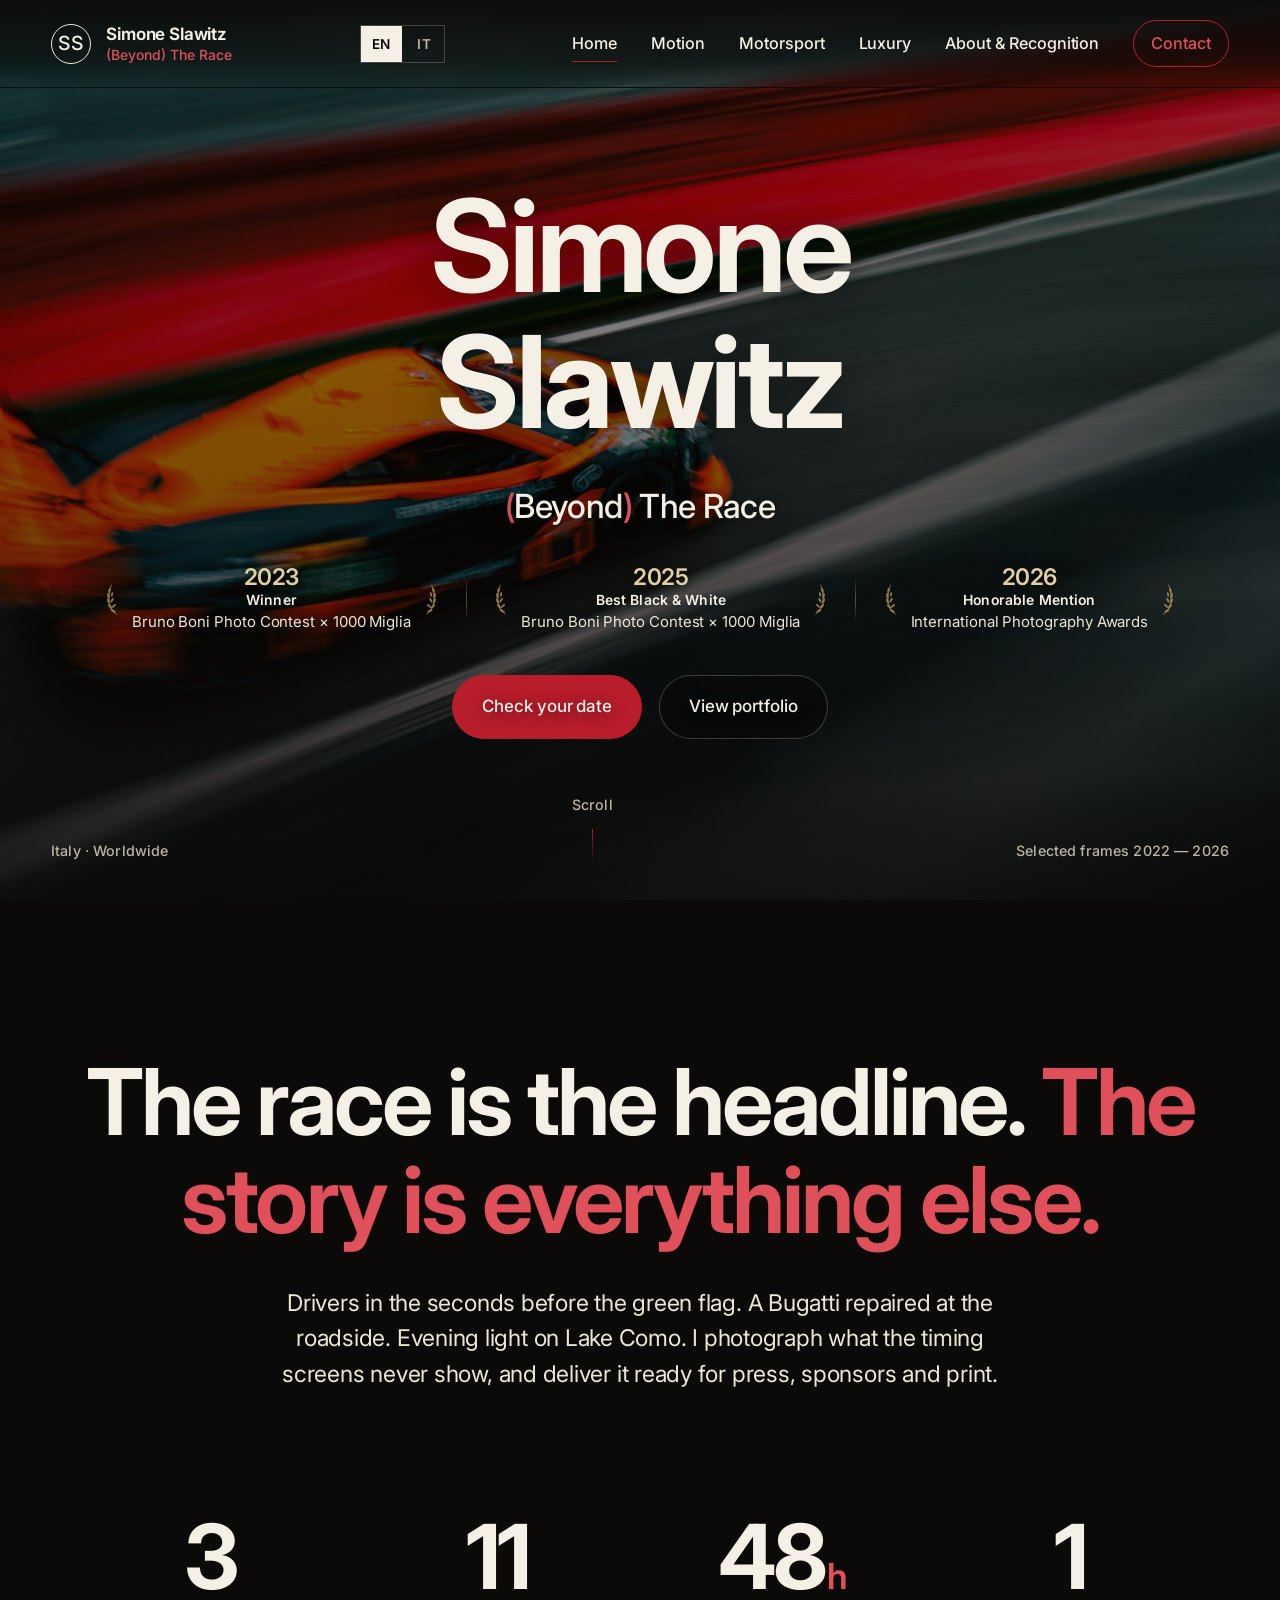
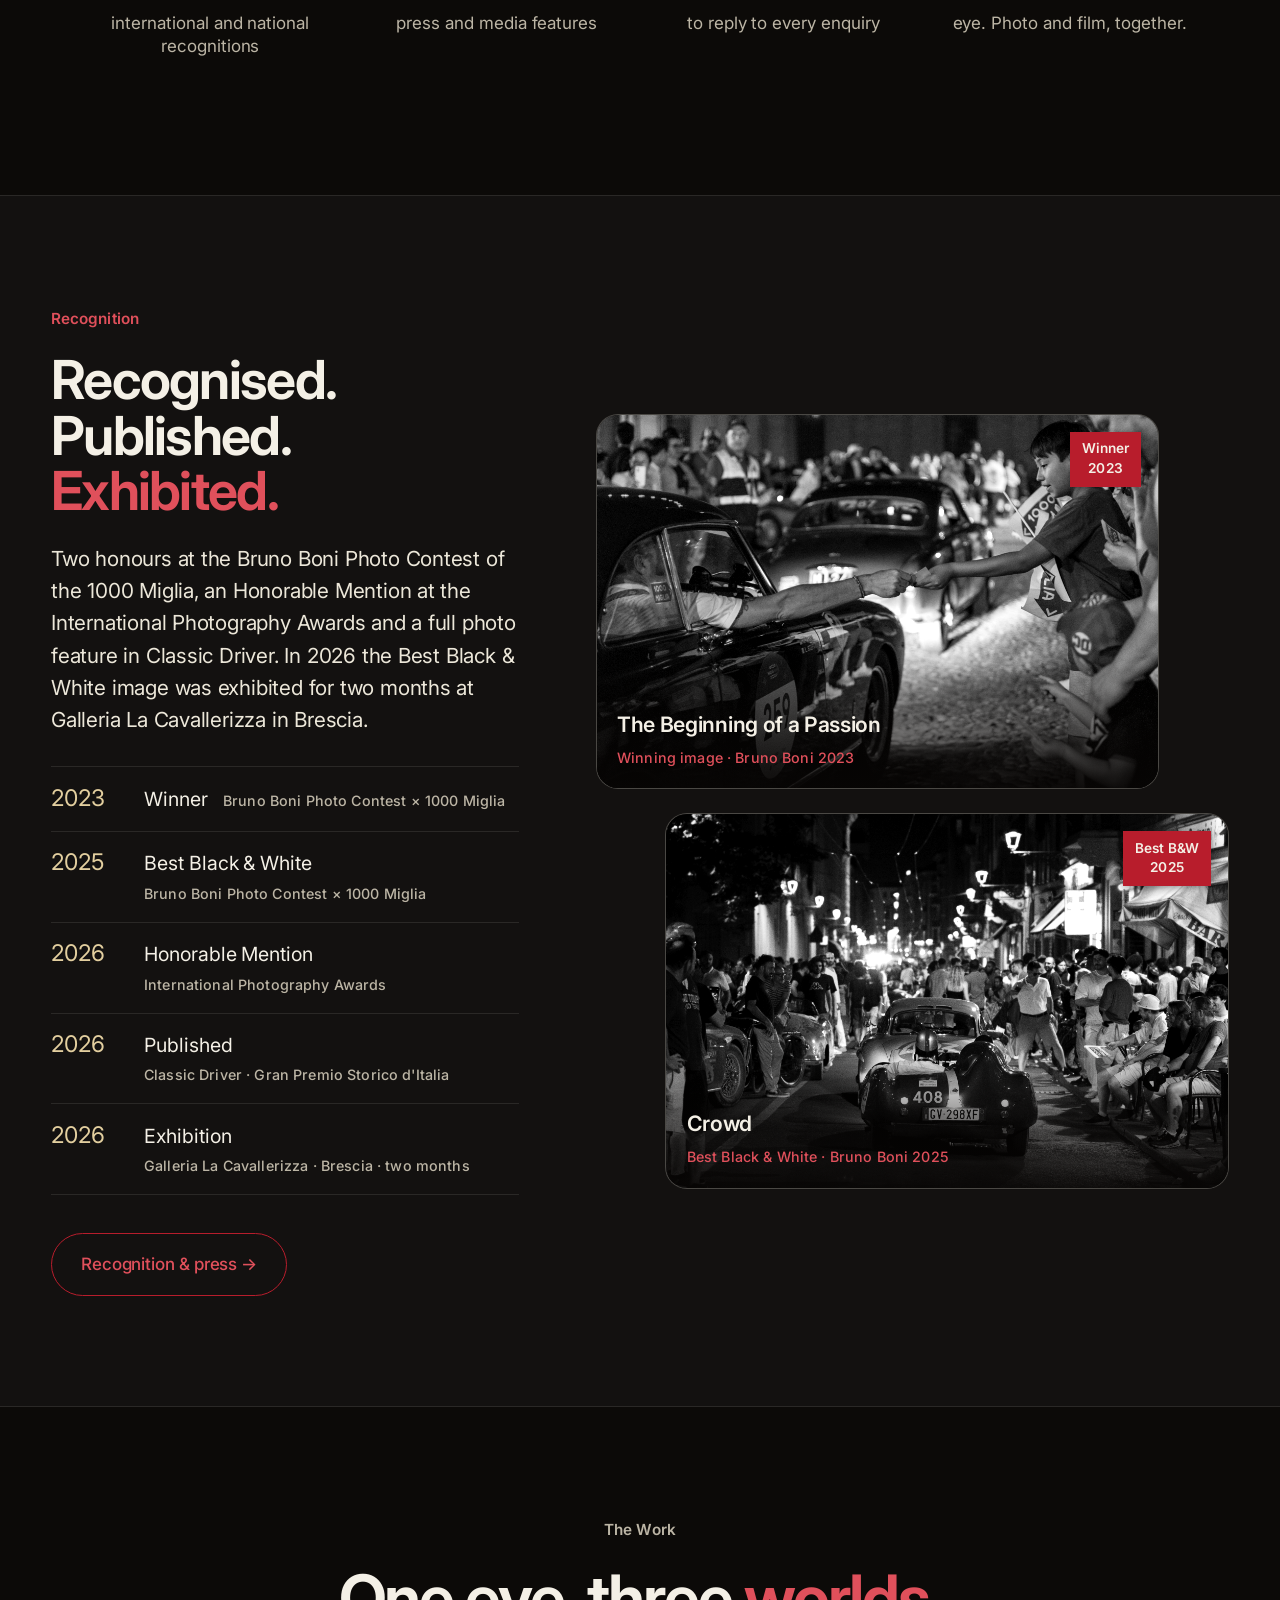
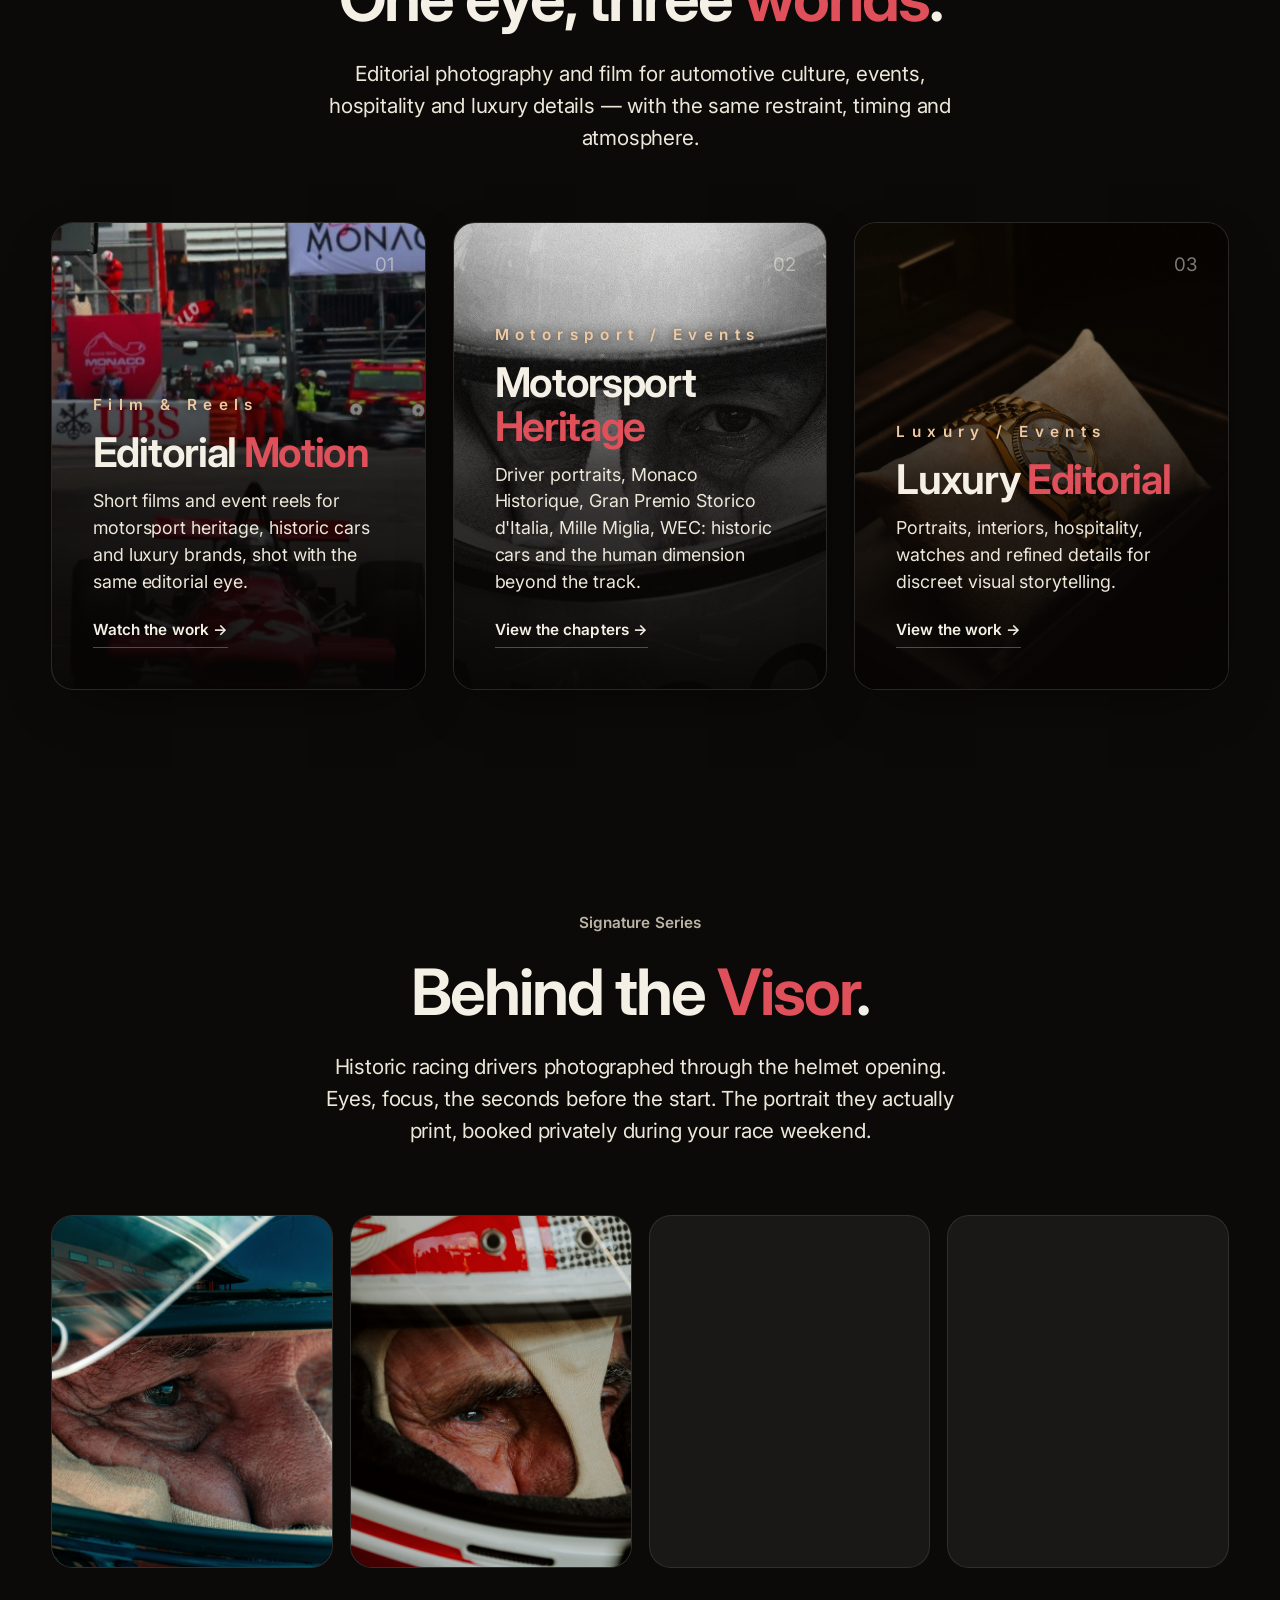
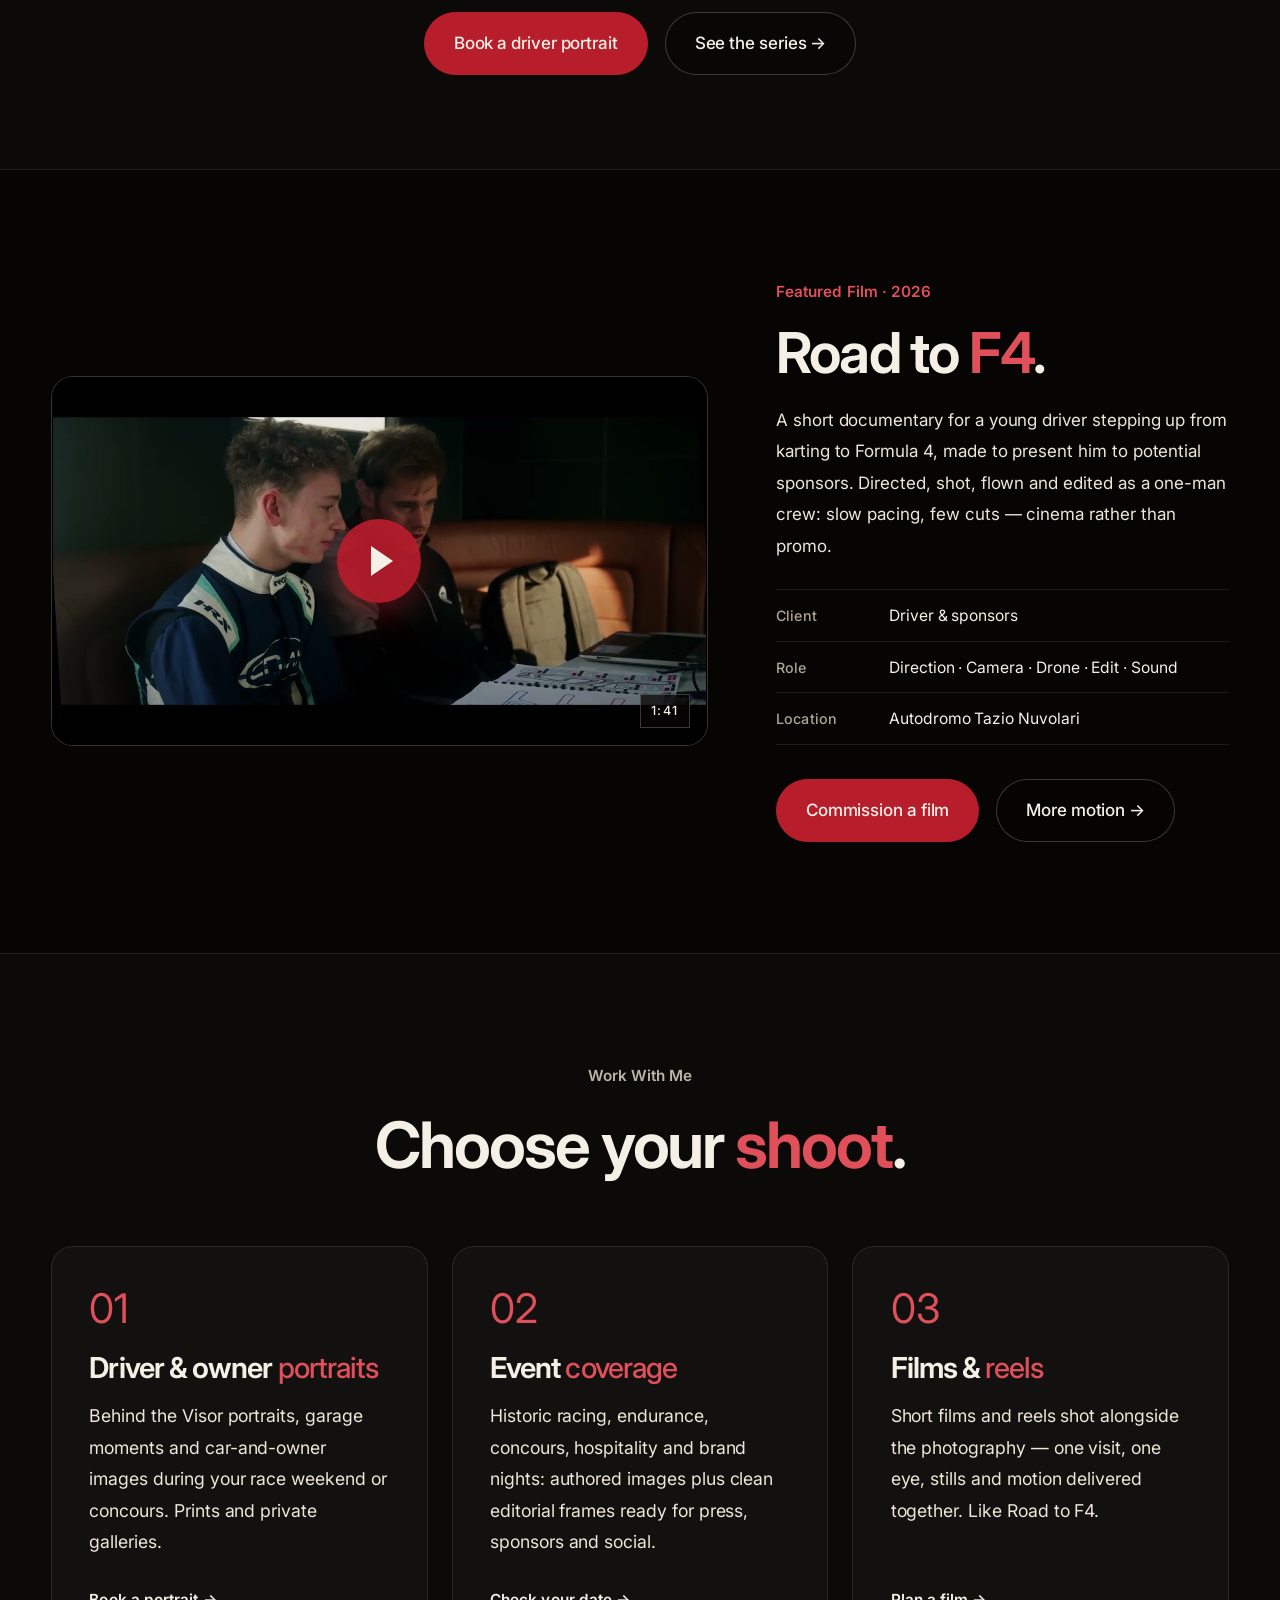
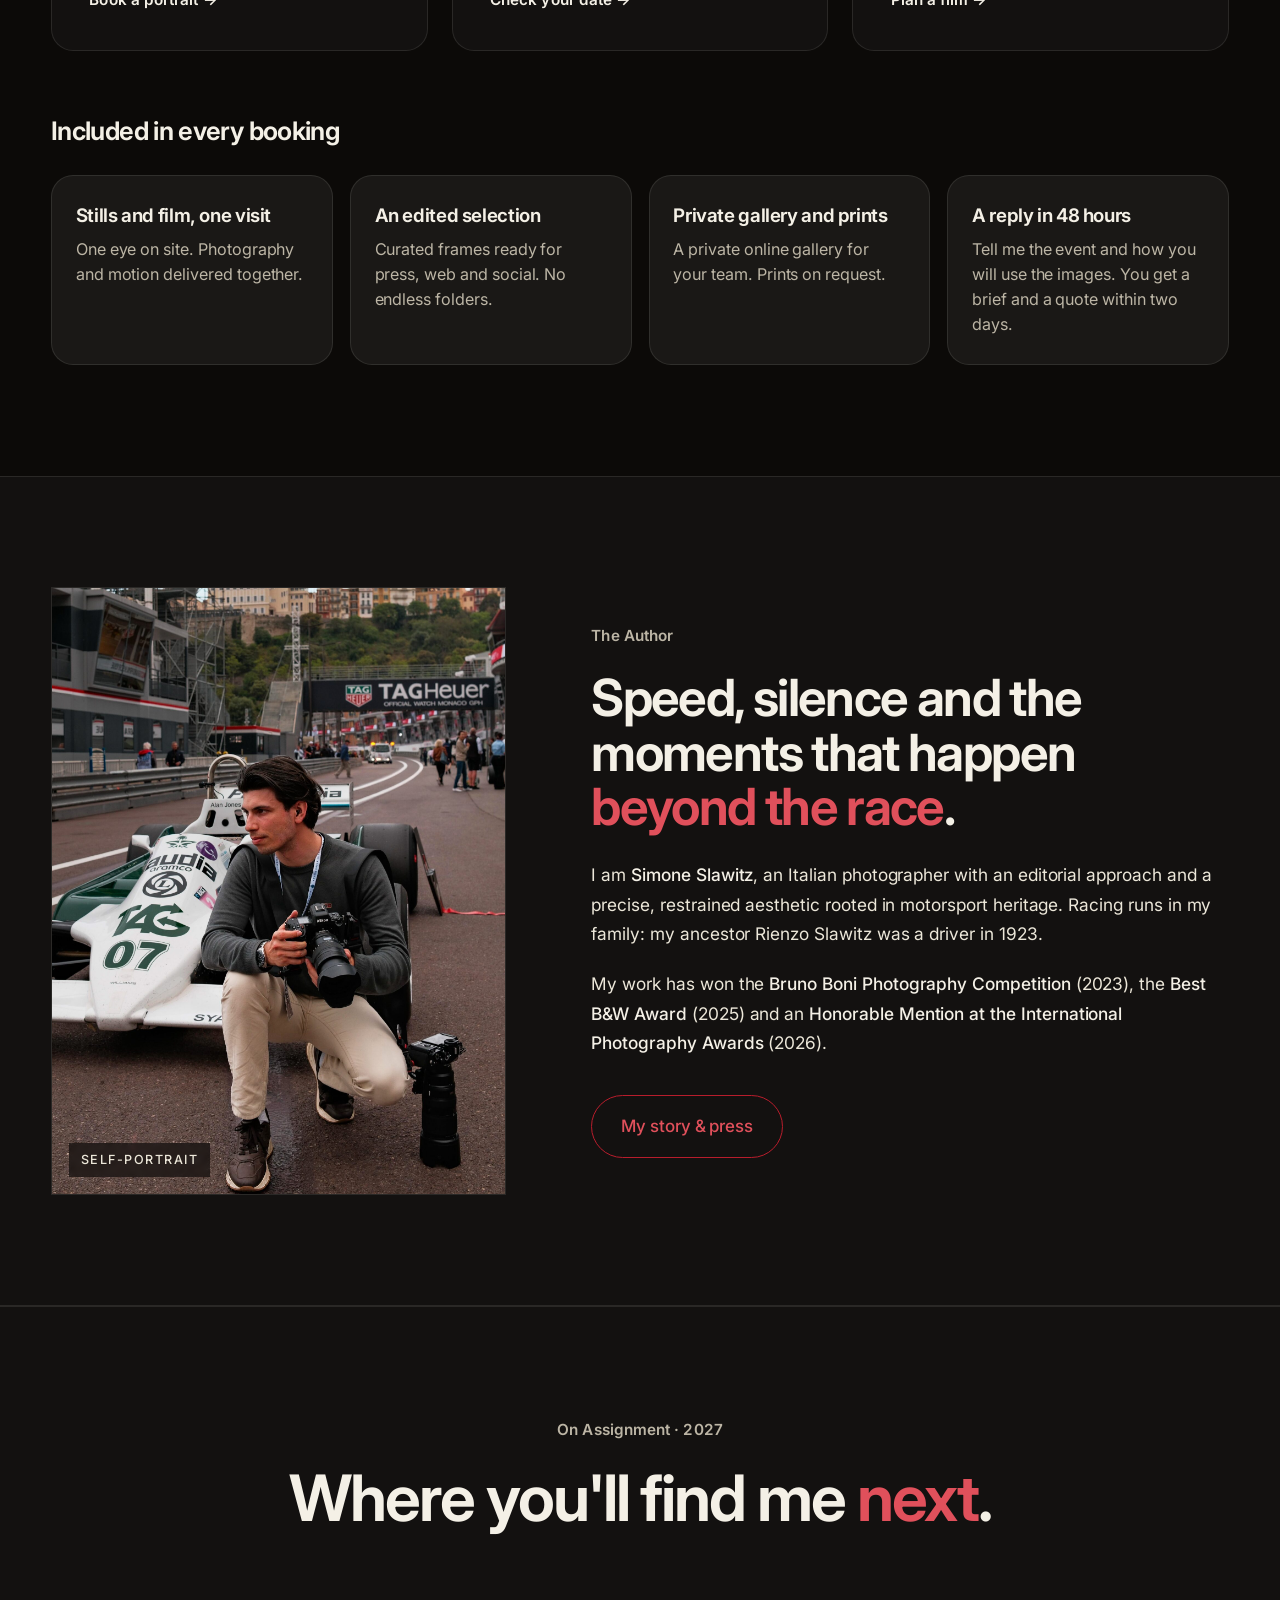
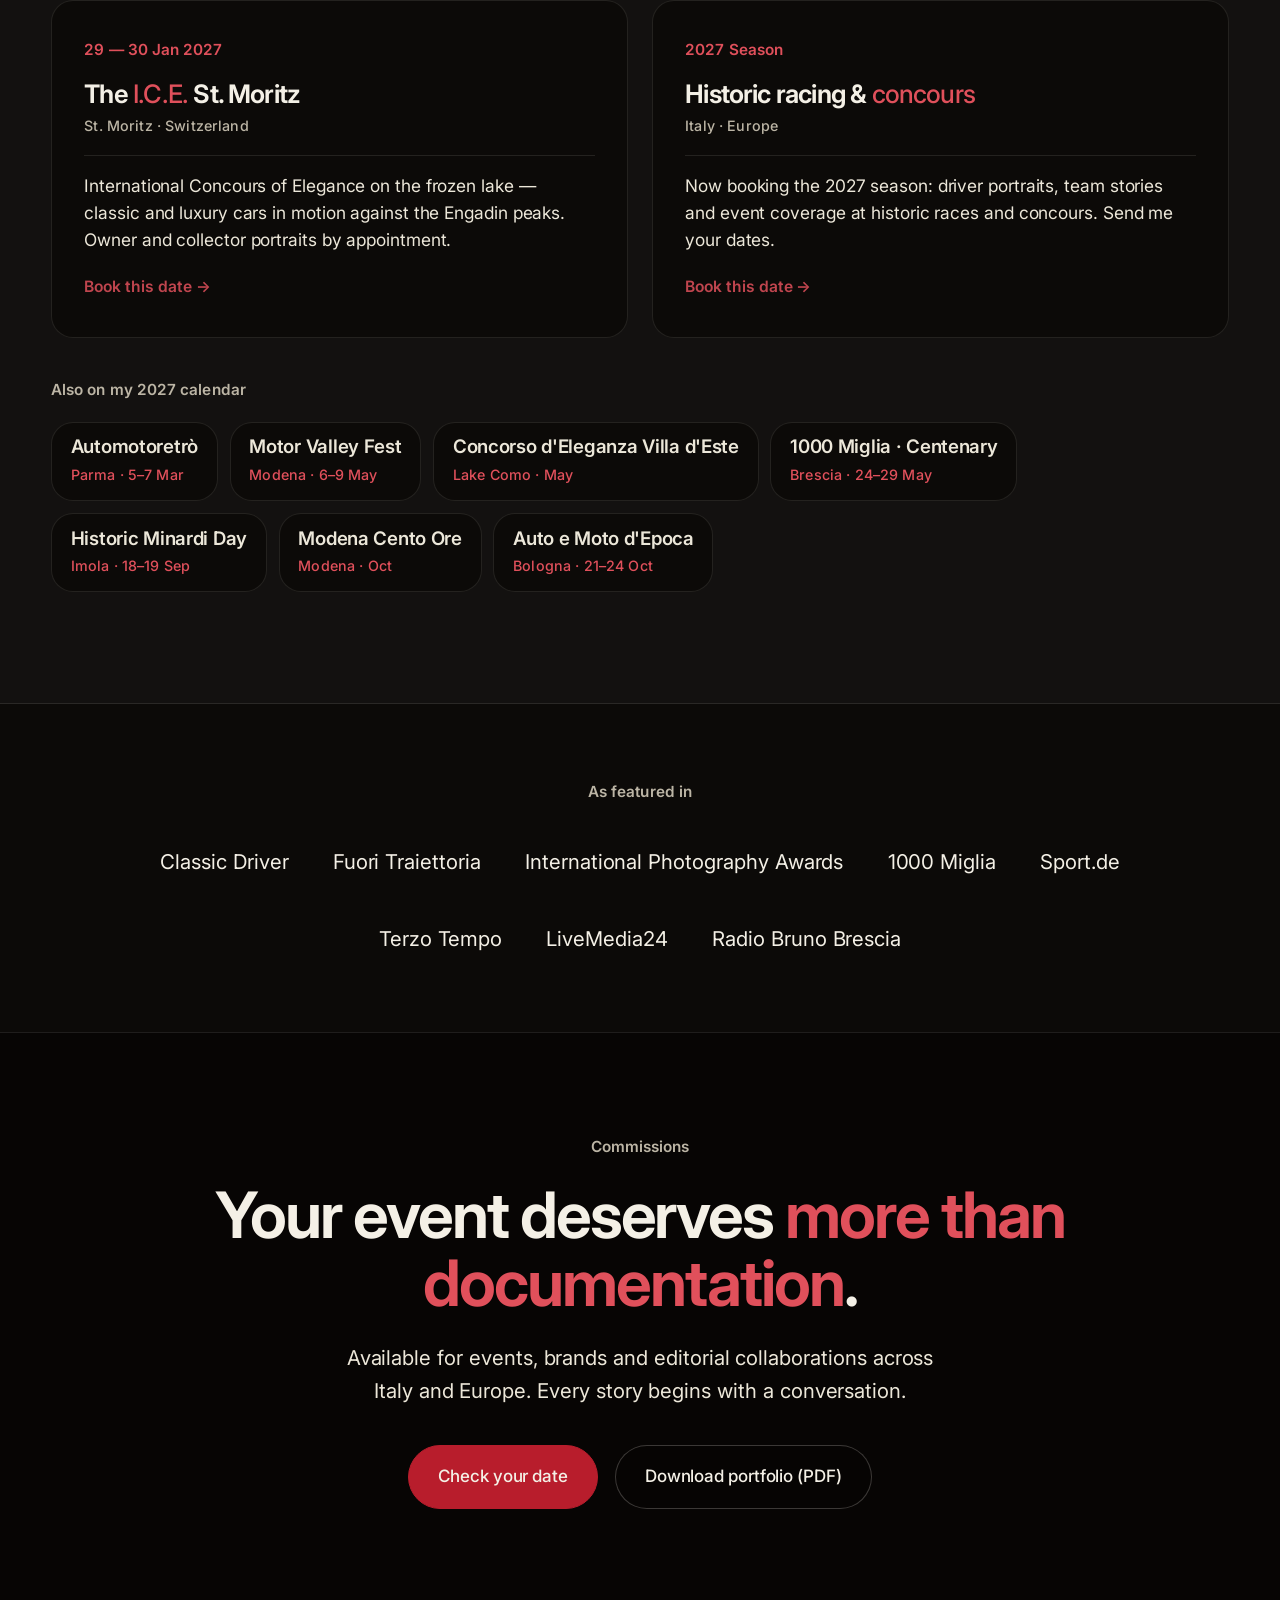
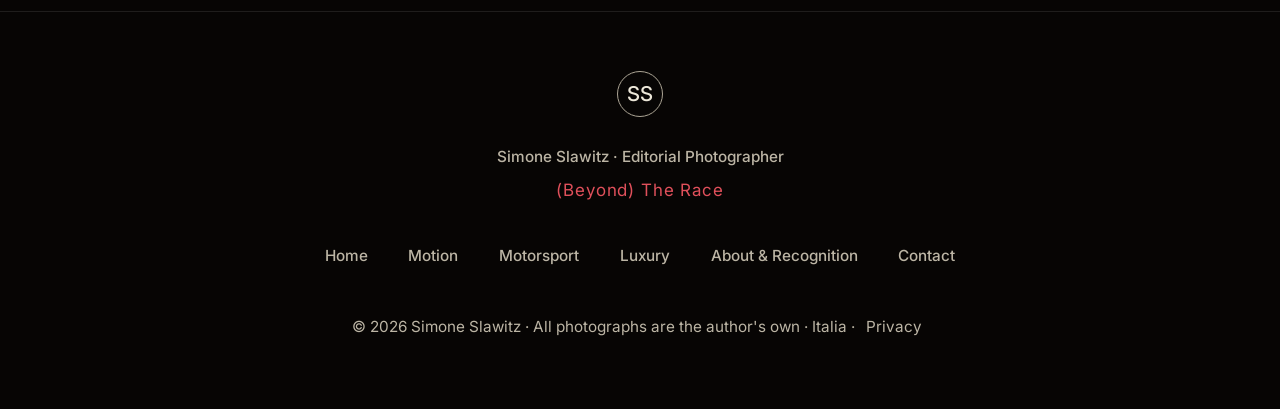
==== commit a06a3254: "Make cards and events clickable: service cards pick the topic, events prefill the enquiry, press str" ====
--- a/index.html
+++ b/index.html
@@ -78,7 +78,7 @@
 <link href="https://fonts.googleapis.com" rel="preconnect"/>
 <link crossorigin="" href="https://fonts.gstatic.com" rel="preconnect"/>
 <link href="https://fonts.googleapis.com/css2?family=Inter:wght@400;500;600;700&amp;display=swap" rel="stylesheet"/>
-<link rel="stylesheet" href="style.css?v=5a637135"/>
+<link rel="stylesheet" href="style.css?v=b53ac82a"/>
 <link rel="icon" href="favicon.ico" sizes="any"/>
 <link rel="icon" href="favicon-32.png" type="image/png" sizes="32x32"/>
 <link rel="icon" href="favicon-16.png" type="image/png" sizes="16x16"/>
@@ -375,14 +375,14 @@
     <div class="kicker" data-en="As featured in" data-it="Hanno parlato di me">As featured in</div>
   </div>
   <div class="press-strip reveal">
-    <span>Classic Driver</span>
-    <span>Fuori Traiettoria</span>
-    <span>International Photography Awards</span>
-    <span>1000 Miglia</span>
-    <span>Sport.de</span>
-    <span>Terzo Tempo</span>
-    <span>LiveMedia24</span>
-    <span>Radio Bruno Brescia</span>
+    <a href="about.html#press">Classic Driver</a>
+    <a href="about.html#press">Fuori Traiettoria</a>
+    <a href="about.html#press">International Photography Awards</a>
+    <a href="about.html#press">1000 Miglia</a>
+    <a href="about.html#press">Sport.de</a>
+    <a href="about.html#press">Terzo Tempo</a>
+    <a href="about.html#press">LiveMedia24</a>
+    <a href="about.html#press">Radio Bruno Brescia</a>
   </div>
 </section>
 
@@ -419,6 +419,6 @@
 
 <a class="sticky-cta" href="contact.html#enquiry" data-en="Check your date" data-it="Verifica la tua data">Check your date</a>
 
-<script src="site.js?v=9ca53bd8"></script>
+<script src="site.js?v=66c65bfa"></script>
 </body>
 </html>
--- a/style.css
+++ b/style.css
@@ -423,11 +423,11 @@
   max-width:1100px;margin:0 auto;text-align:center;
   display:flex;justify-content:center;align-items:baseline;gap:2.6rem;flex-wrap:wrap;
 }
-.press-strip span{
+.press-strip span,.press-strip a{
   font-family:var(--italic);font-style:italic;font-size:1.2rem;color:var(--fg-dim);
   transition:color .3s;
 }
-.press-strip span:hover{color:var(--fg)}
+.press-strip span:hover,.press-strip a:hover{color:var(--fg)}
 
 /* ---------- EVENT CHAPTERS ---------- */
 .chapters{background:var(--bg);padding-top:4rem}
@@ -1417,3 +1417,16 @@
 }
 @media(max-width:600px){.inbox-grid{grid-template-columns:1fr}}
 .inbox{max-width:none;margin:3.5rem 0 0}
+
+/* interactive affordances */
+.service-card,.upcoming-card,.upcoming-tag,.direction-card,.offer-card{cursor:pointer;transition:transform .35s cubic-bezier(.2,.8,.2,1),border-color .3s,background .3s,box-shadow .35s}
+.service-card:hover,.upcoming-card:hover,.upcoming-tag:hover{transform:translateY(-4px);border-color:var(--rosso);background:var(--bg-3);box-shadow:0 18px 50px -24px rgba(0,0,0,.9)}
+.service-card:focus-visible,.upcoming-card:focus-visible,.upcoming-tag:focus-visible{outline:2px solid #e3cf9f;outline-offset:3px}
+.service-cta{display:inline-block;margin-top:1.4rem;font-weight:600;font-size:.95rem;color:var(--rosso-text);transition:transform .3s}
+.service-card:hover .service-cta{transform:translateX(4px);color:var(--fg)}
+.upcoming-card::after{content:"Book this date →";display:block;margin-top:1.2rem;font-weight:600;font-size:.92rem;color:var(--rosso-text);opacity:.85;transition:transform .3s}
+.upcoming-card:hover::after{transform:translateX(4px);opacity:1;color:var(--fg)}
+.upcoming-tag:hover .upcoming-tag-name{color:var(--rosso-text)}
+.press-strip a{display:inline-block;color:inherit;transition:color .25s,transform .25s}
+.press-strip a:hover{color:var(--fg);transform:translateY(-2px)}
+a,button{-webkit-tap-highlight-color:transparent}
